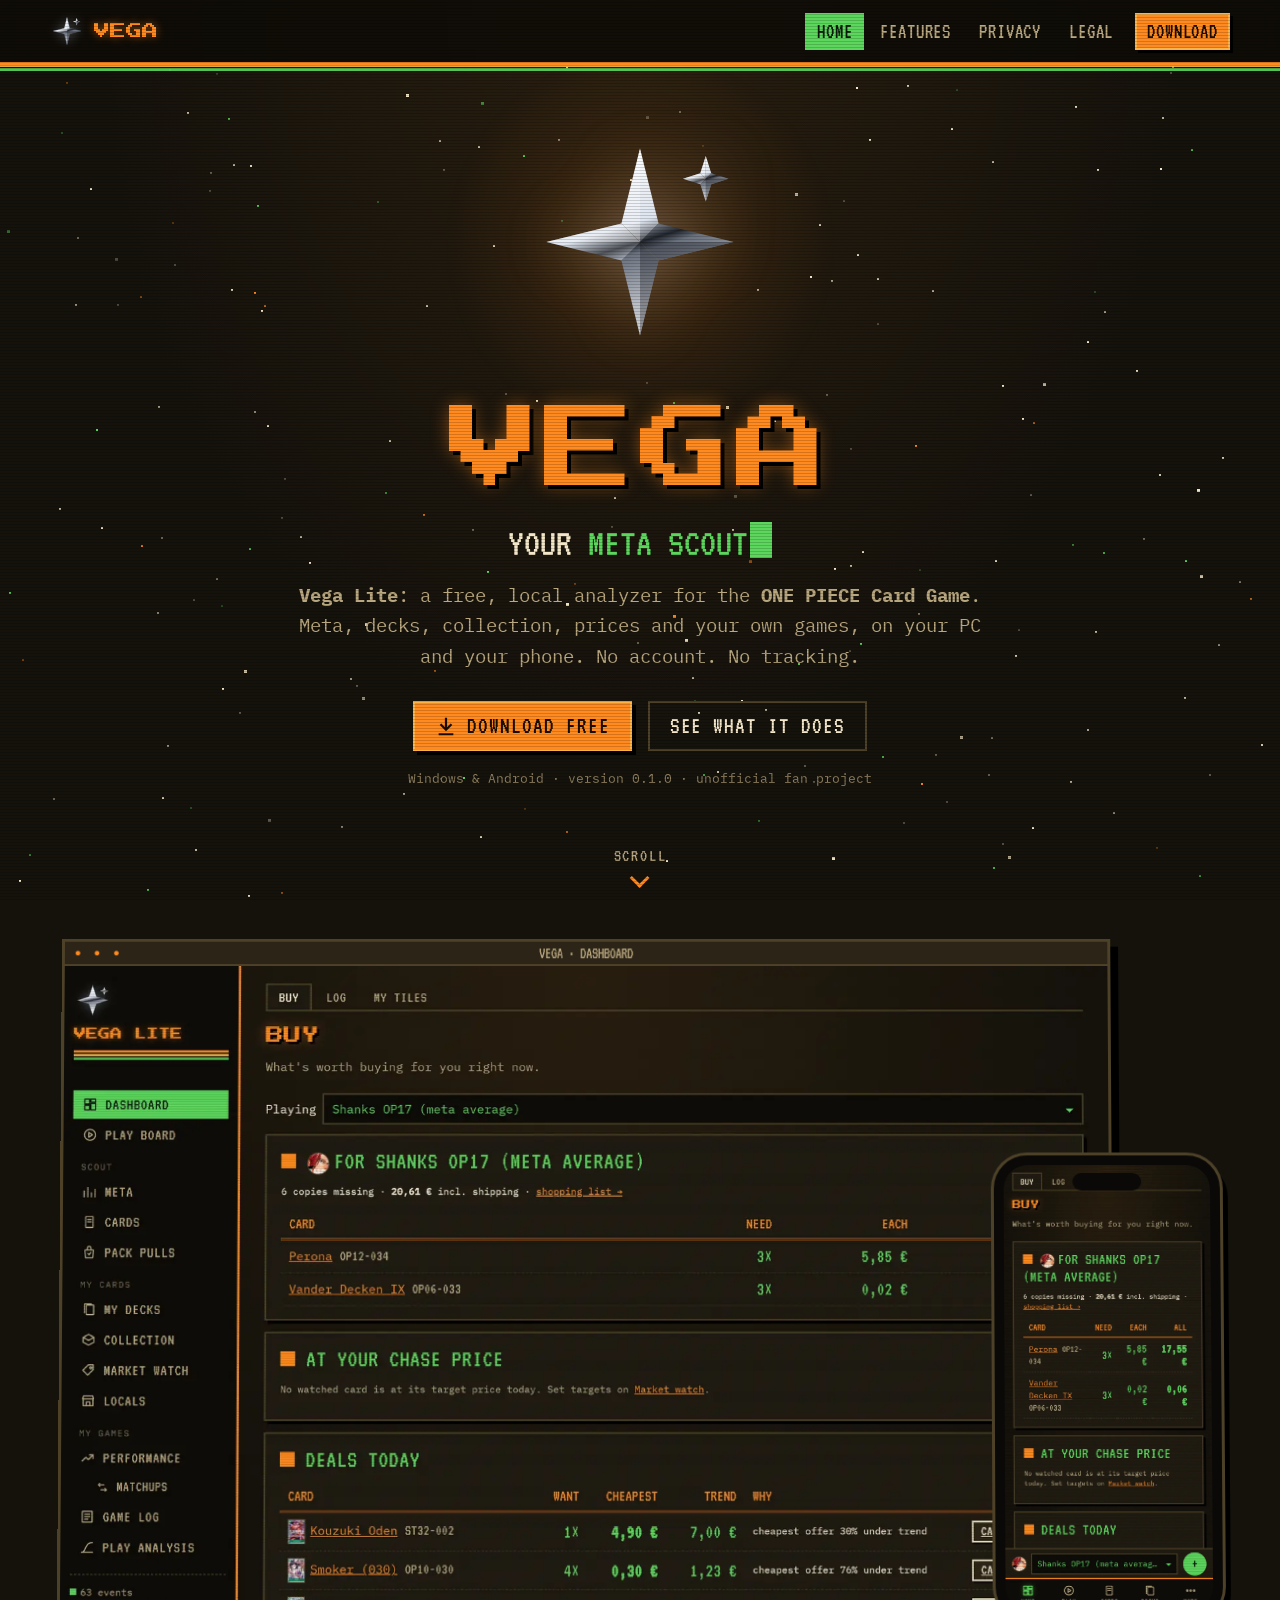
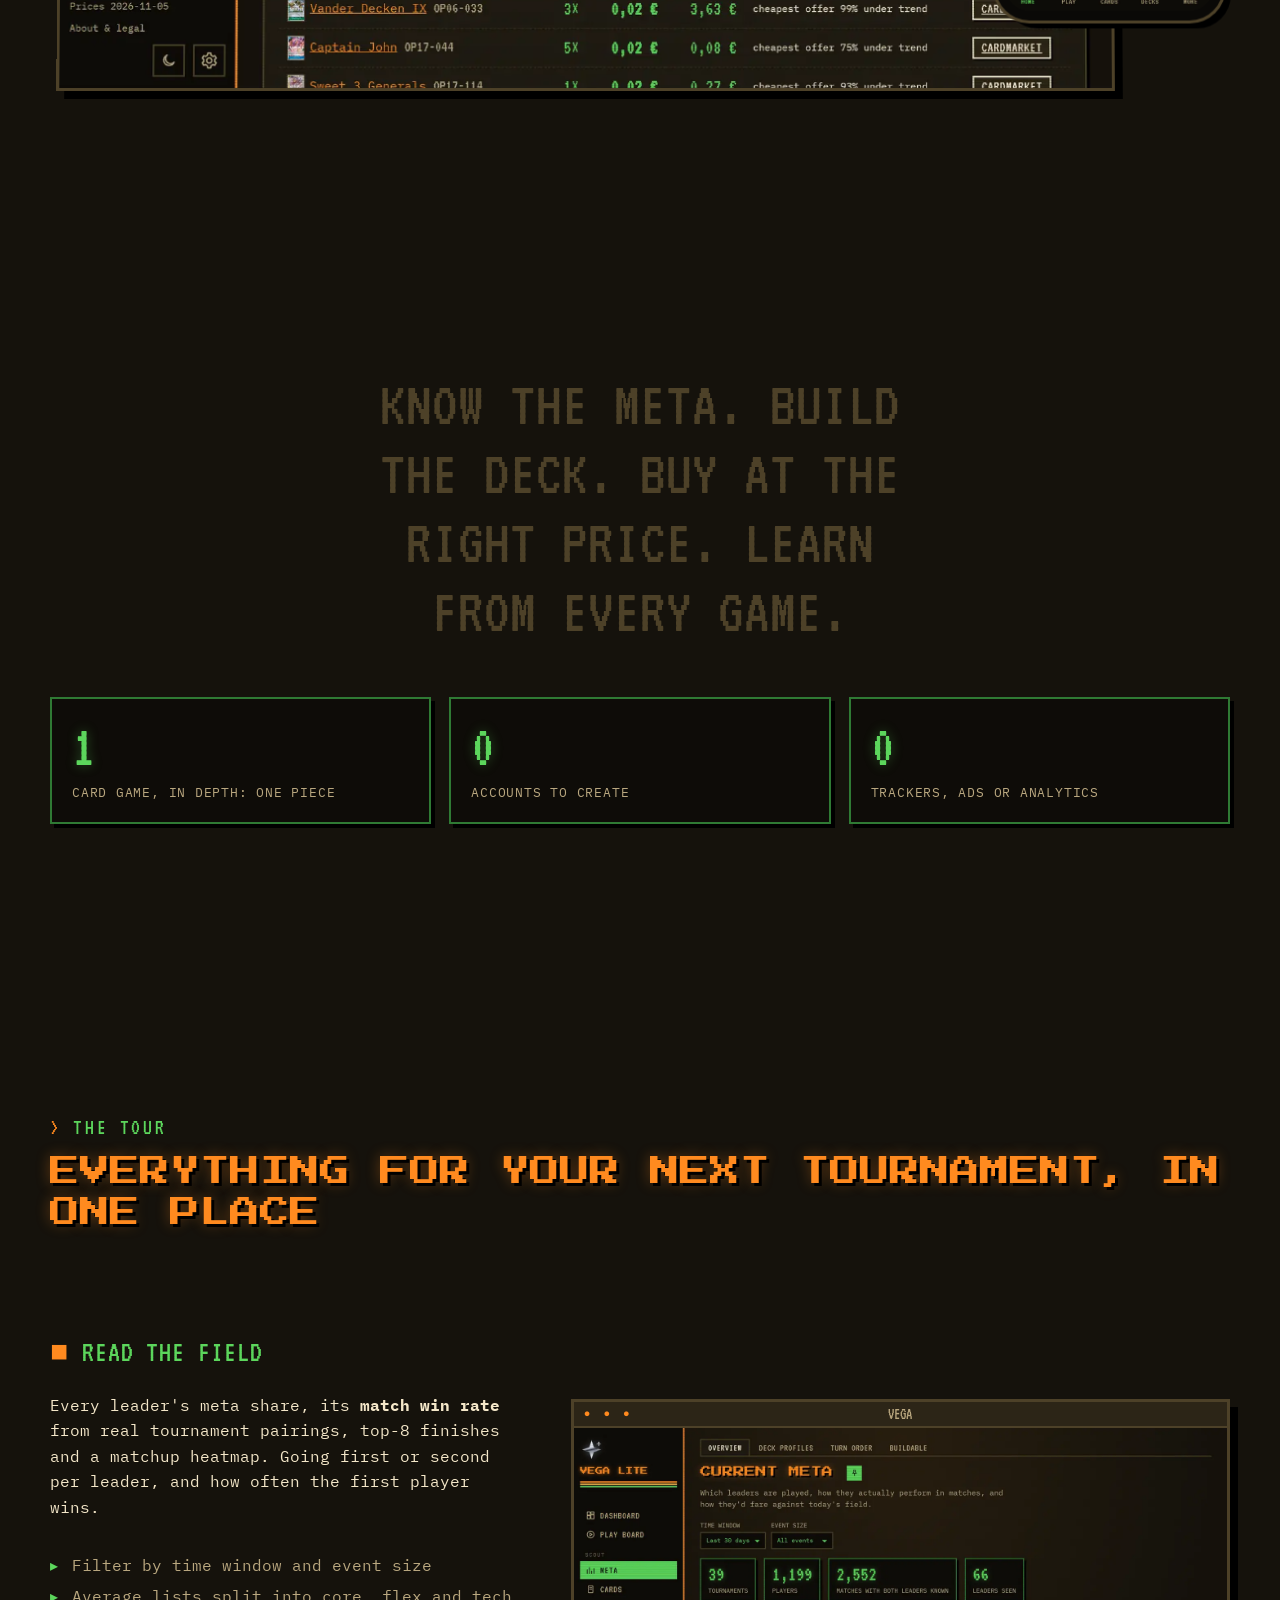
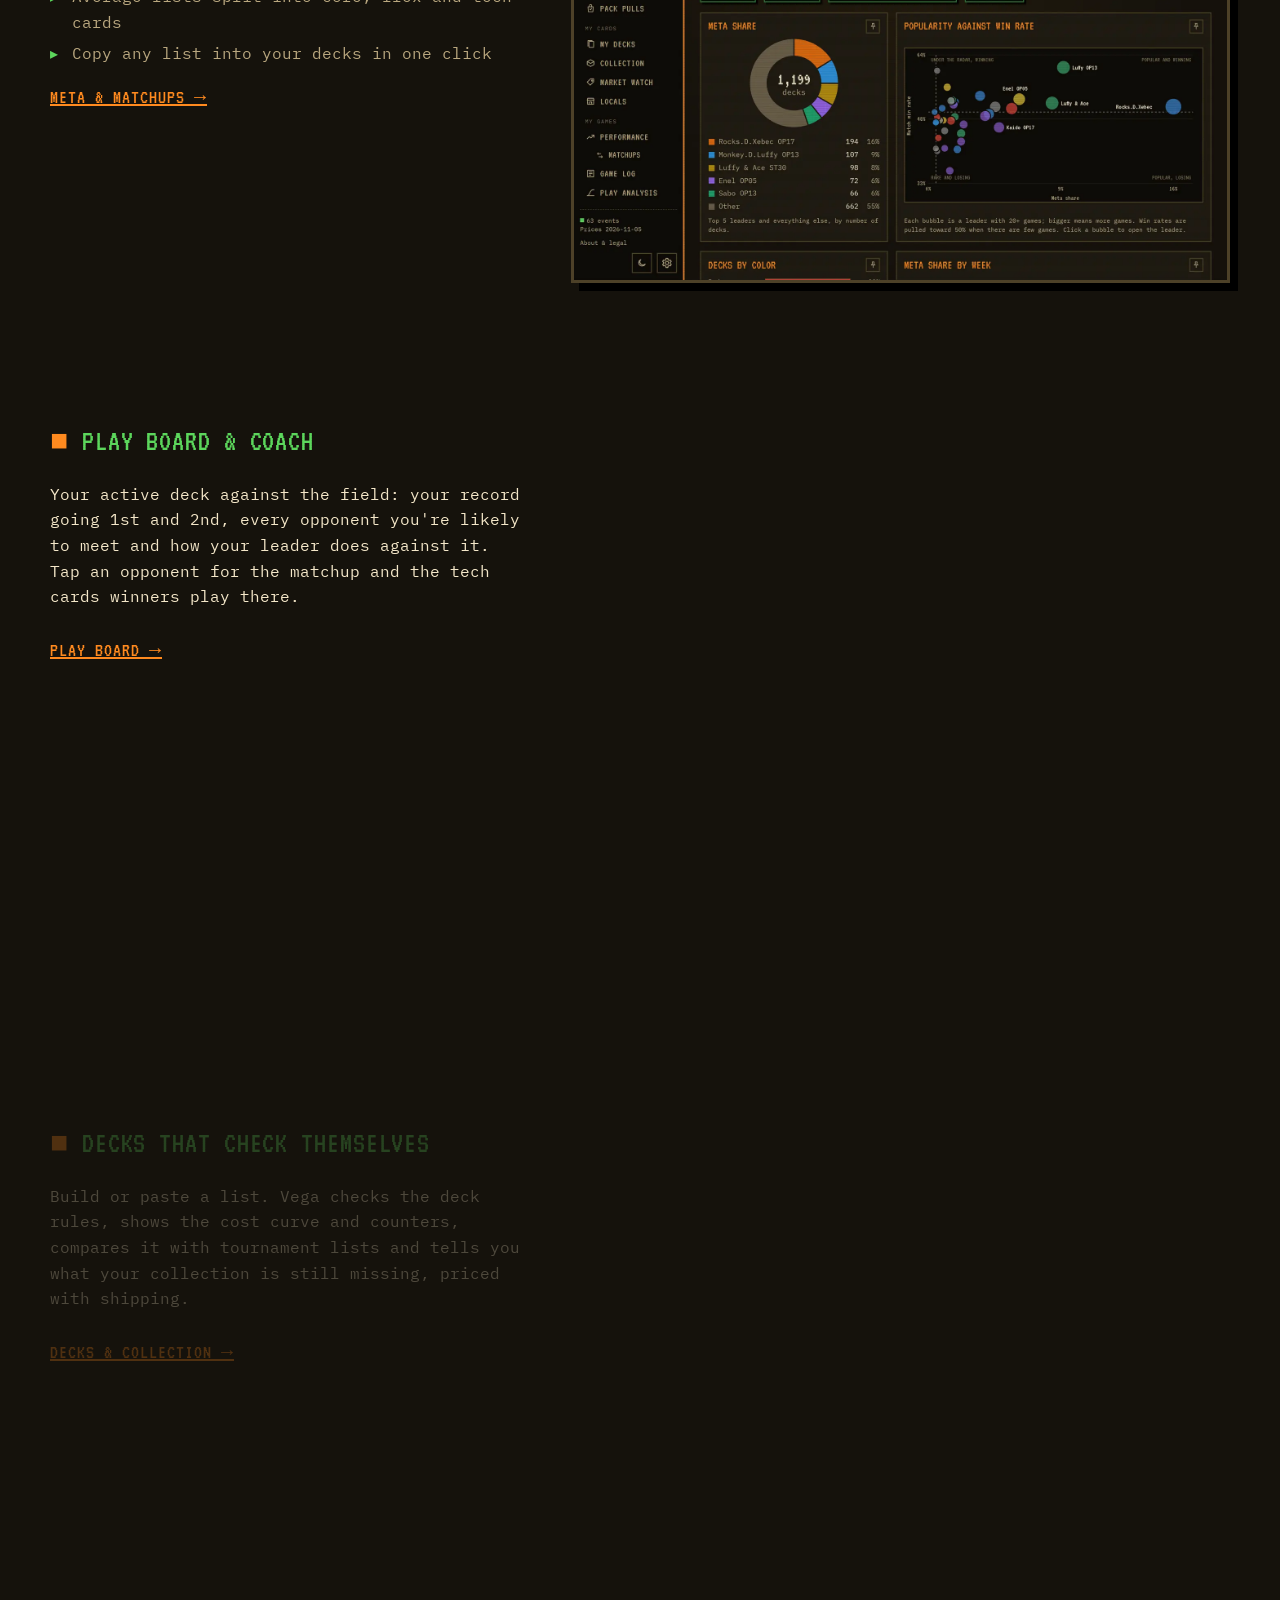
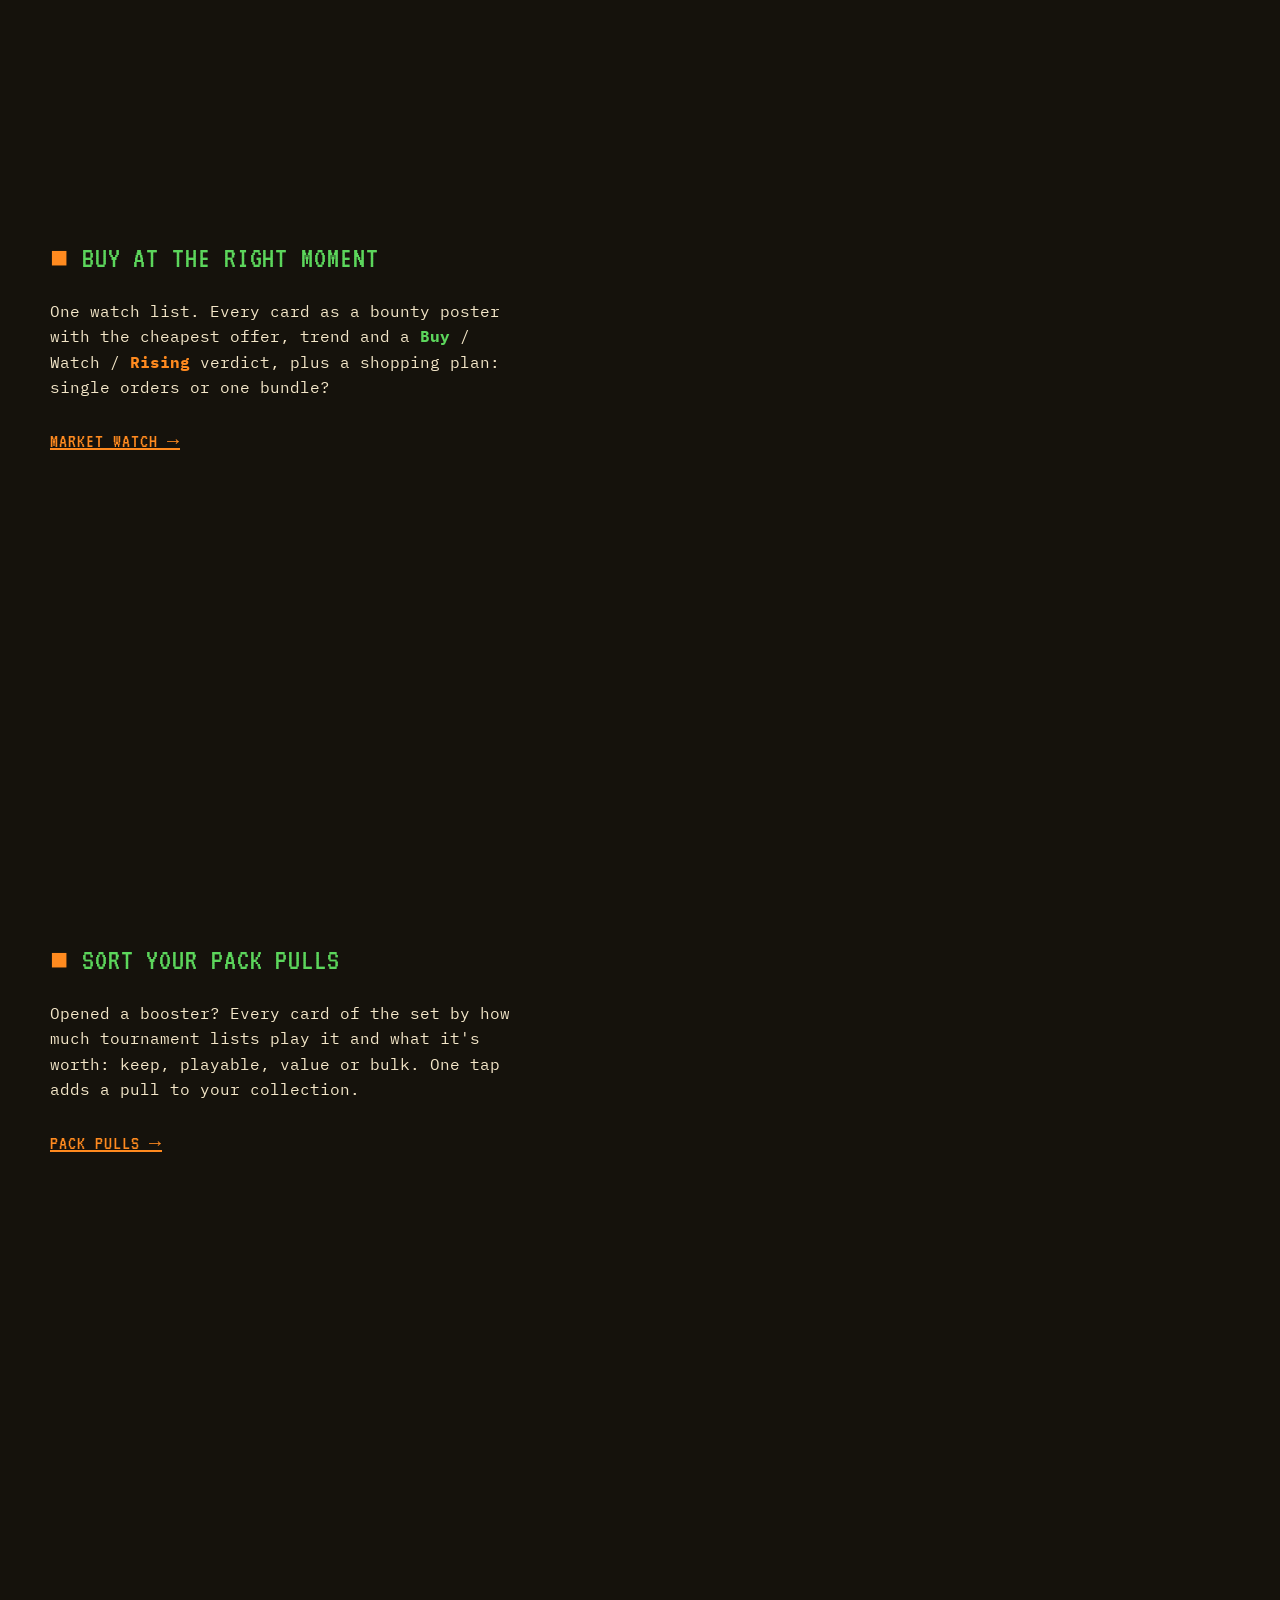
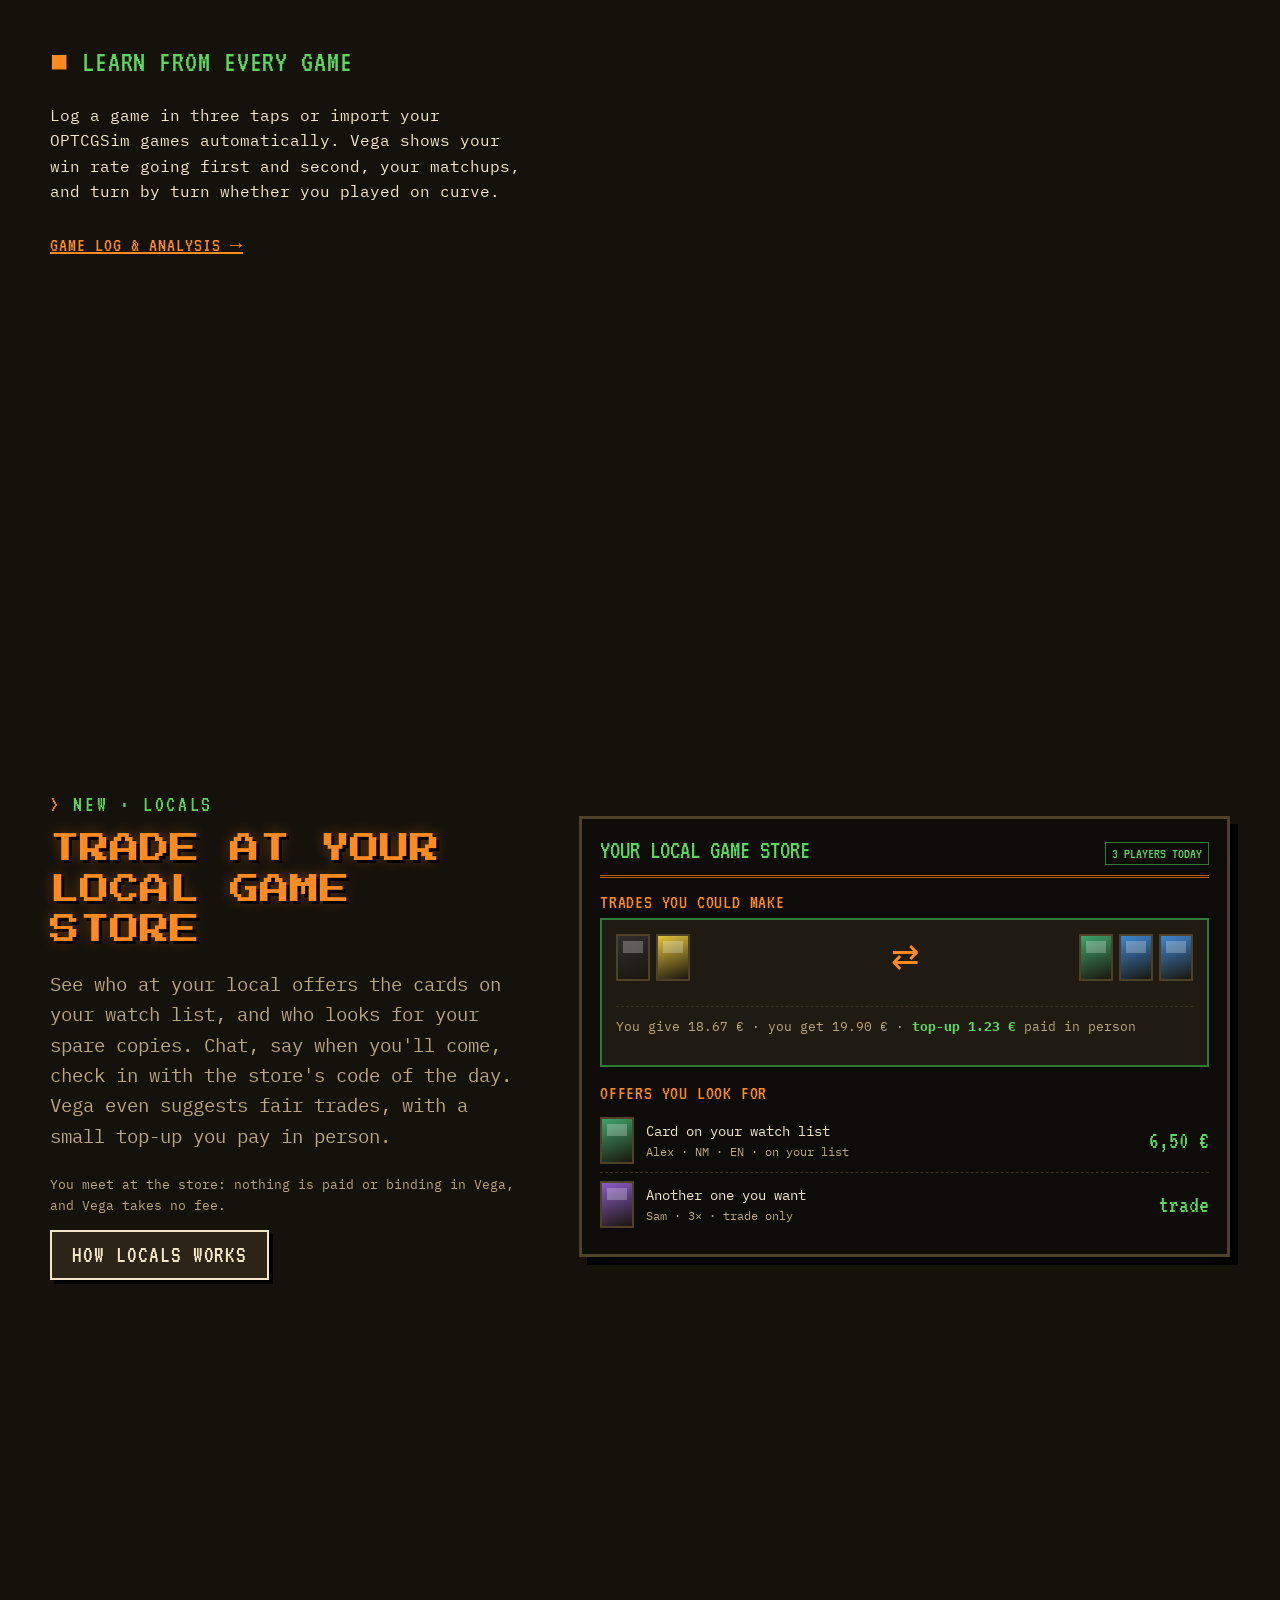
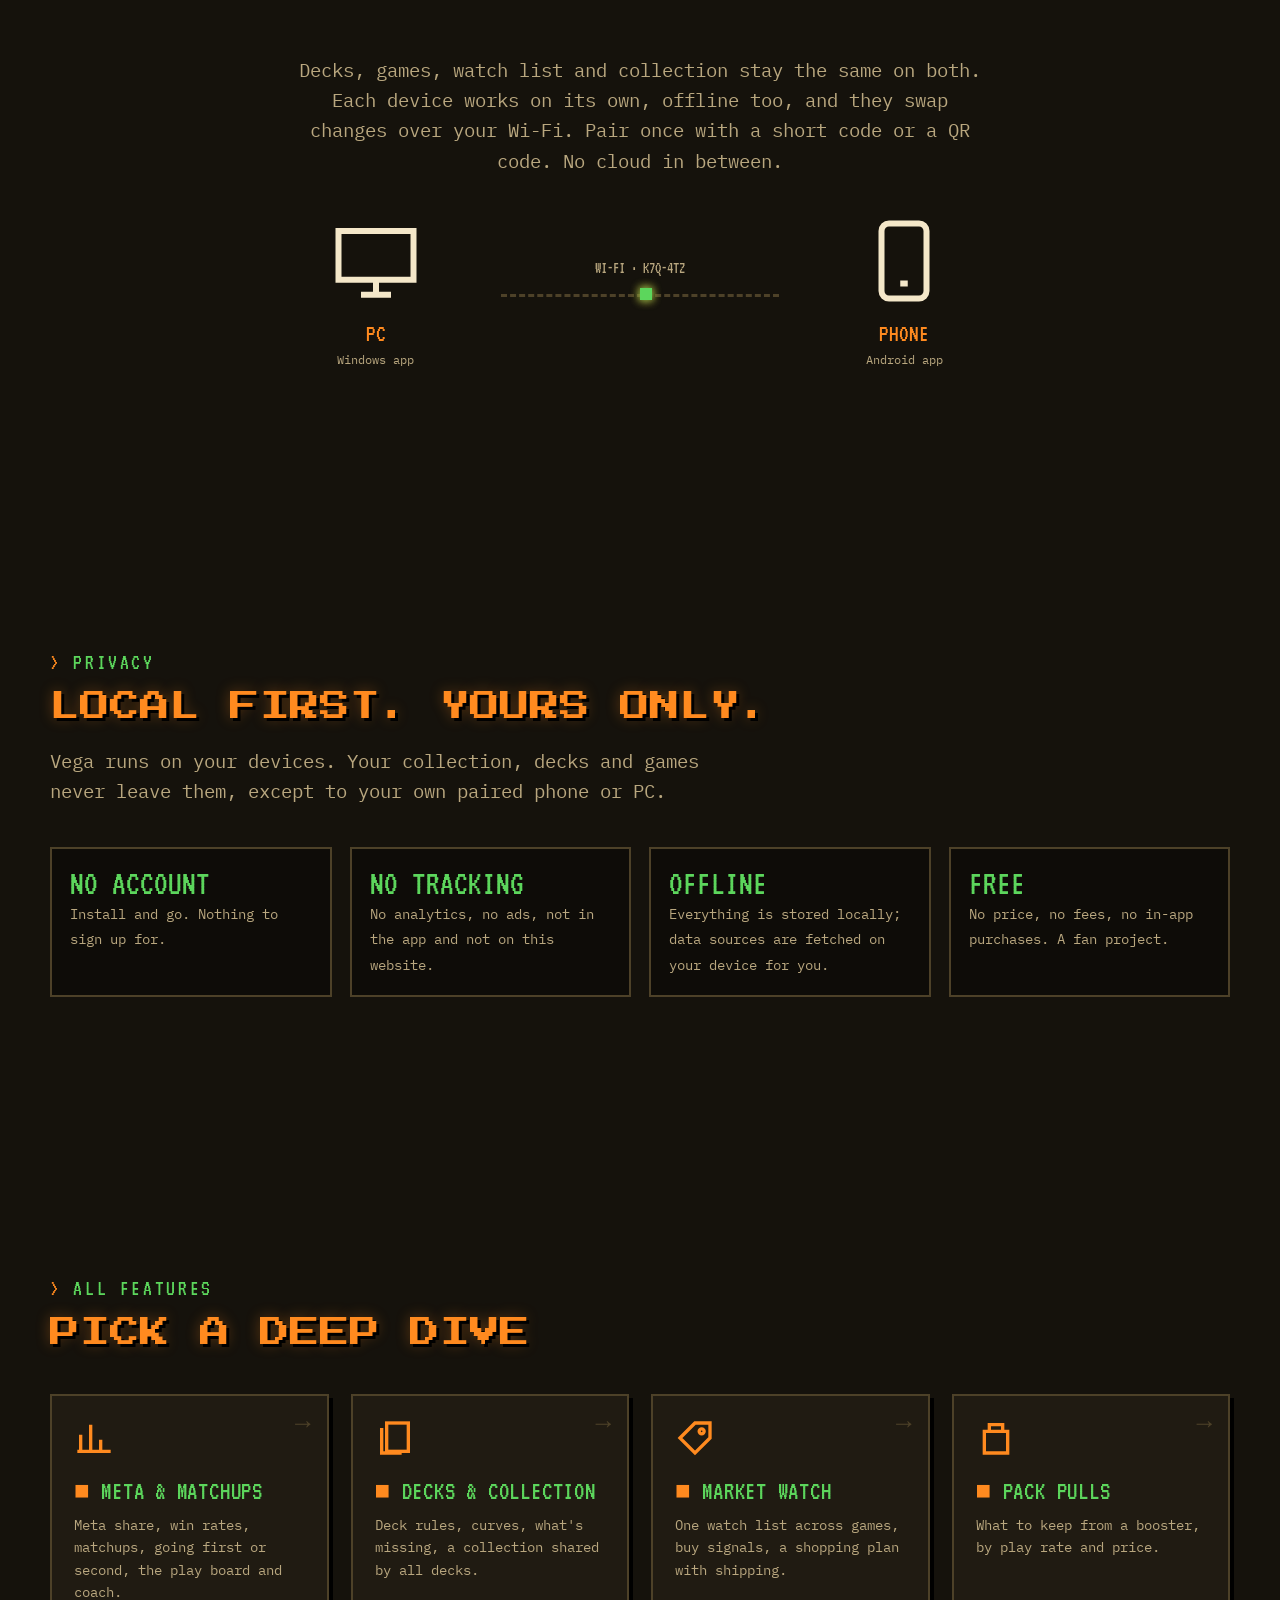
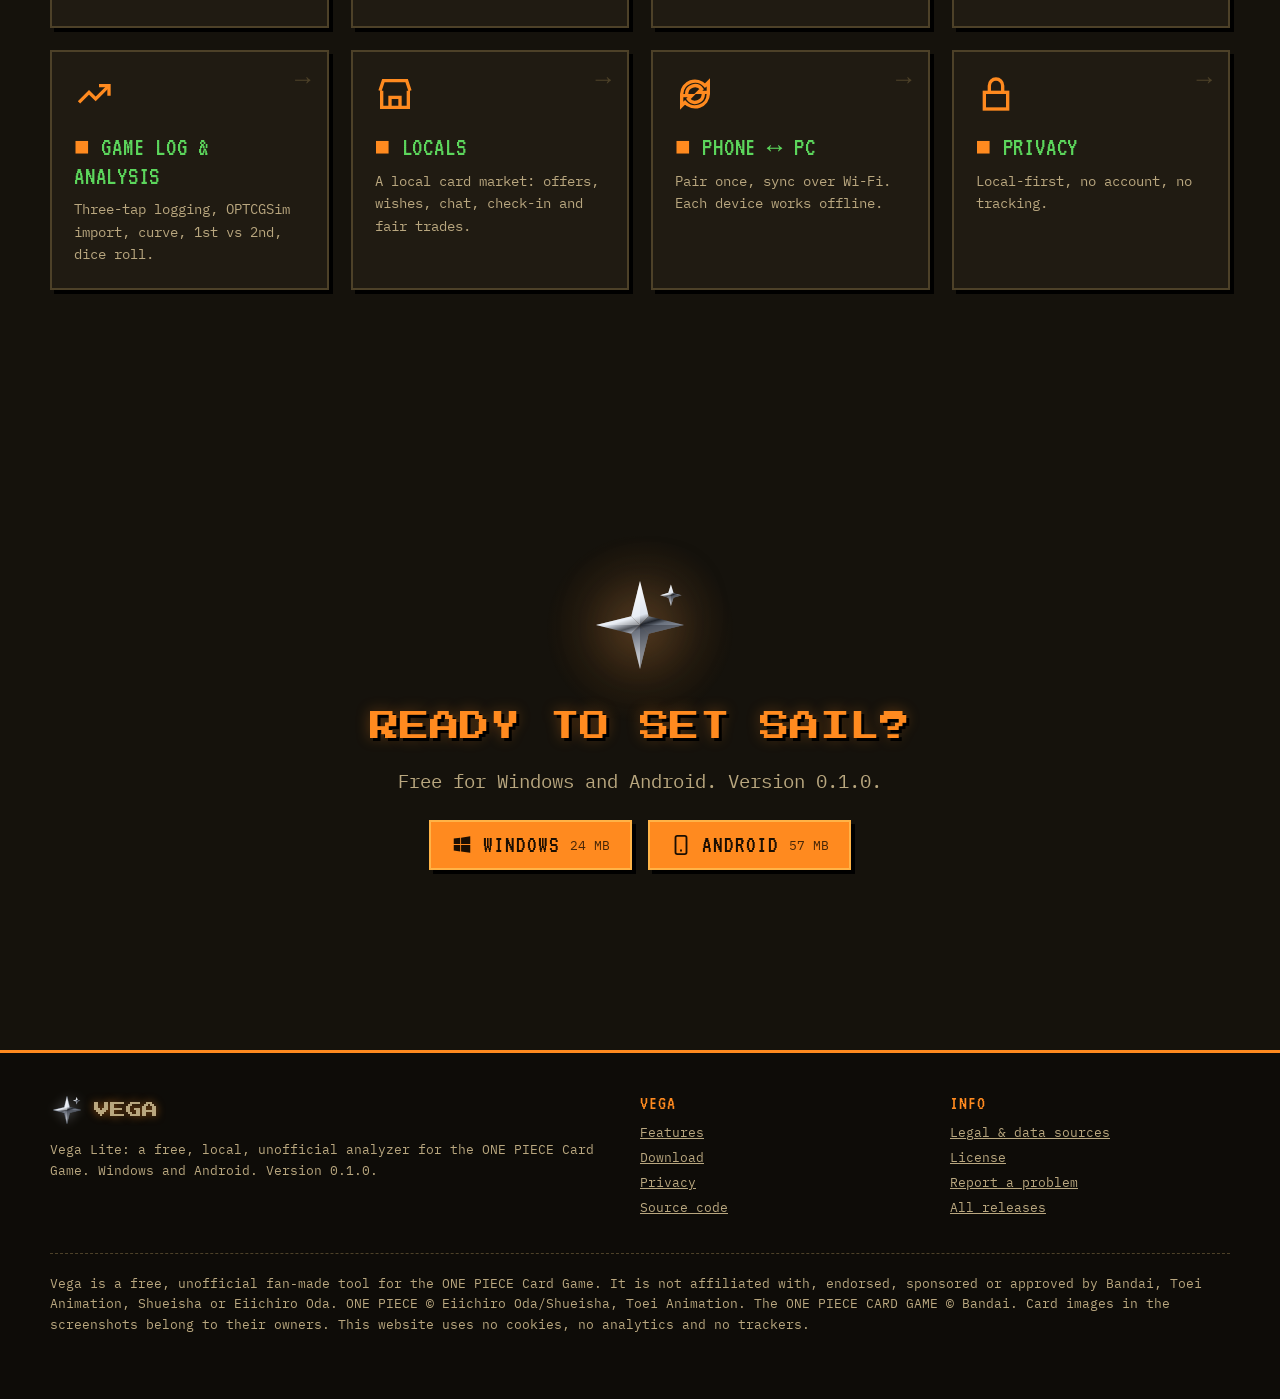
==== docs/index.html @ 105d2885 "Vega Lite: the website (docs/, for GitHub Pages), README, license and notice Co-Authored-By: Claude " ====
<!doctype html>
<html lang="en">
<head>
<meta charset="utf-8">
<meta name="viewport" content="width=device-width, initial-scale=1">
<title>Vega Lite · free analyzer for the ONE PIECE Card Game</title>
<meta name="description" content="Vega Lite is a free, local, unofficial analyzer for the ONE PIECE Card Game: meta, decks, collection, market prices, pack pulls, your games and local trades. Windows and Android, no account, no tracking.">
<meta name="theme-color" content="#15120C">
<meta name="referrer" content="no-referrer">
<meta property="og:title" content="Vega Lite · free analyzer for the ONE PIECE Card Game">
<meta property="og:description" content="Vega Lite is a free, local, unofficial analyzer for the ONE PIECE Card Game: meta, decks, collection, market prices, pack pulls, your games and local trades. Windows and Android, no account, no tracking.">
<meta property="og:image" content="assets/img/vega-512.png">
<link rel="icon" type="image/png" sizes="32x32" href="assets/img/vega-32.png">
<link rel="apple-touch-icon" href="assets/img/vega-192.png">
<link rel="stylesheet" href="assets/fonts/fonts.css">
<link rel="stylesheet" href="assets/style.css?v=6">
<script>document.documentElement.classList.add("js")</script>
</head>
<body>
<a class="skip" href="#main">Skip to content</a>
<header class="top">
  <div class="wrap">
    <a class="brand" href="index.html" aria-label="Vega home"><svg viewBox="0 0 32 32" aria-hidden="true" focusable="false"><defs><linearGradient id="chrome" gradientUnits="userSpaceOnUse" x1="12.1" y1="3" x2="19.9" y2="29"><stop offset="0" stop-color="#fff"/><stop offset=".4" stop-color="#d6deea"/><stop offset=".5" stop-color="#242830"/><stop offset=".55" stop-color="#808896"/><stop offset=".8" stop-color="#e2e6ee"/><stop offset="1" stop-color="#fff"/></linearGradient><linearGradient id="chromeSpark" gradientUnits="userSpaceOnUse" x1="24.09" y1="3.72" x2="26.19" y2="10.72"><stop offset="0" stop-color="#fff"/><stop offset=".4" stop-color="#d6deea"/><stop offset=".5" stop-color="#242830"/><stop offset=".55" stop-color="#808896"/><stop offset=".8" stop-color="#e2e6ee"/><stop offset="1" stop-color="#fff"/></linearGradient></defs><path d="M16 3 L18.57 13.43 L29 16 L18.57 18.57 L16 29 L13.43 18.57 L3 16 L13.43 13.43Z" fill="url(#chrome)" stroke="#5c687a" stroke-width=".4" stroke-linejoin="round"/><path d="M16 16 L16 3 L13.43 13.43Z M16 16 L3 16 L13.43 13.43Z" fill="#fff" fill-opacity="0.46"/><path d="M16 16 L16 3 L18.57 13.43Z M16 16 L3 16 L13.43 18.57Z" fill="#fff" fill-opacity="0.19"/><path d="M16 16 L29 16 L18.57 18.57Z M16 16 L16 29 L18.57 18.57Z" fill="#14161c" fill-opacity="0.46"/><path d="M16 16 L29 16 L18.57 13.43Z M16 16 L16 29 L13.43 18.57Z" fill="#14161c" fill-opacity="0.19"/><path d="M25.14 3.72 L25.98 6.37 L28.64 7.22 L25.98 8.06 L25.14 10.72 L24.29 8.06 L21.64 7.22 L24.29 6.37Z" fill="url(#chromeSpark)"/><path d="M25.14 7.22 L25.14 3.72 L24.29 6.37Z M25.14 7.22 L21.64 7.22 L24.29 6.37Z" fill="#fff" fill-opacity="0.46"/><path d="M25.14 7.22 L25.14 3.72 L25.98 6.37Z M25.14 7.22 L21.64 7.22 L24.29 8.06Z" fill="#fff" fill-opacity="0.19"/><path d="M25.14 7.22 L28.64 7.22 L25.98 8.06Z M25.14 7.22 L25.14 10.72 L25.98 8.06Z" fill="#14161c" fill-opacity="0.46"/><path d="M25.14 7.22 L28.64 7.22 L25.98 6.37Z M25.14 7.22 L25.14 10.72 L24.29 8.06Z" fill="#14161c" fill-opacity="0.19"/></svg><span>Vega</span></a>
    <button class="menu" type="button" aria-expanded="false" aria-controls="nav">Menu</button>
    <nav class="nav" id="nav" aria-label="Main"><a href="index.html" aria-current="page">Home</a><a href="features.html">Features</a><a href="features.html#privacy">Privacy</a><a href="legal.html">Legal</a><a class="cta" href="download.html">Download</a></nav>
  </div>
</header>
<main id="main">

<section class="hero" aria-labelledby="hero-title">
  <canvas id="sky" aria-hidden="true"></canvas>
  <div class="wrap">
    <div class="hero-star"><svg viewBox="-1.25 -1.25 2.5 2.5" aria-hidden="true" focusable="false"><defs><linearGradient id="heroChromeA" gradientUnits="userSpaceOnUse" x1="-0.3000" y1="-1.0000" x2="0.3000" y2="1.0000"><stop offset="0" stop-color="#fff"/><stop offset="0.4" stop-color="#d6deea"/><stop offset="0.5" stop-color="#242830"/><stop offset="0.55" stop-color="#808896"/><stop offset="0.8" stop-color="#e2e6ee"/><stop offset="1" stop-color="#fff"/></linearGradient><linearGradient id="heroChromeB" gradientUnits="userSpaceOnUse" x1="0.6297" y1="-0.9189" x2="0.7757" y2="-0.4324"><stop offset="0" stop-color="#fff"/><stop offset="0.4" stop-color="#d6deea"/><stop offset="0.5" stop-color="#242830"/><stop offset="0.55" stop-color="#808896"/><stop offset="0.8" stop-color="#e2e6ee"/><stop offset="1" stop-color="#fff"/></linearGradient></defs><path d="M0.0000 0.0000 L0.0000 -1.0000 L-0.1980 -0.1980Z" fill="url(#heroChromeA)"/><path d="M0.0000 0.0000 L0.0000 -1.0000 L-0.1980 -0.1980Z" fill="#fff" fill-opacity="0.462"/><path d="M0.0000 0.0000 L0.0000 -1.0000 L0.1980 -0.1980Z" fill="url(#heroChromeA)"/><path d="M0.0000 0.0000 L0.0000 -1.0000 L0.1980 -0.1980Z" fill="#fff" fill-opacity="0.191"/><path d="M0.0000 0.0000 L1.0000 0.0000 L0.1980 -0.1980Z" fill="url(#heroChromeA)"/><path d="M0.0000 0.0000 L1.0000 0.0000 L0.1980 -0.1980Z" fill="#14161c" fill-opacity="0.191"/><path d="M0.0000 0.0000 L1.0000 0.0000 L0.1980 0.1980Z" fill="url(#heroChromeA)"/><path d="M0.0000 0.0000 L1.0000 0.0000 L0.1980 0.1980Z" fill="#14161c" fill-opacity="0.462"/><path d="M0.0000 0.0000 L0.0000 1.0000 L0.1980 0.1980Z" fill="url(#heroChromeA)"/><path d="M0.0000 0.0000 L0.0000 1.0000 L0.1980 0.1980Z" fill="#14161c" fill-opacity="0.462"/><path d="M0.0000 0.0000 L0.0000 1.0000 L-0.1980 0.1980Z" fill="url(#heroChromeA)"/><path d="M0.0000 0.0000 L0.0000 1.0000 L-0.1980 0.1980Z" fill="#14161c" fill-opacity="0.191"/><path d="M0.0000 0.0000 L-1.0000 0.0000 L-0.1980 0.1980Z" fill="url(#heroChromeA)"/><path d="M0.0000 0.0000 L-1.0000 0.0000 L-0.1980 0.1980Z" fill="#fff" fill-opacity="0.191"/><path d="M0.0000 0.0000 L-1.0000 0.0000 L-0.1980 -0.1980Z" fill="url(#heroChromeA)"/><path d="M0.0000 0.0000 L-1.0000 0.0000 L-0.1980 -0.1980Z" fill="#fff" fill-opacity="0.462"/><path d="M0.7027 -0.6757 L0.7027 -0.9189 L0.6442 -0.7342Z" fill="url(#heroChromeB)"/><path d="M0.7027 -0.6757 L0.7027 -0.9189 L0.6442 -0.7342Z" fill="#fff" fill-opacity="0.462"/><path d="M0.7027 -0.6757 L0.7027 -0.9189 L0.7612 -0.7342Z" fill="url(#heroChromeB)"/><path d="M0.7027 -0.6757 L0.7027 -0.9189 L0.7612 -0.7342Z" fill="#fff" fill-opacity="0.191"/><path d="M0.7027 -0.6757 L0.9459 -0.6757 L0.7612 -0.7342Z" fill="url(#heroChromeB)"/><path d="M0.7027 -0.6757 L0.9459 -0.6757 L0.7612 -0.7342Z" fill="#14161c" fill-opacity="0.191"/><path d="M0.7027 -0.6757 L0.9459 -0.6757 L0.7612 -0.6172Z" fill="url(#heroChromeB)"/><path d="M0.7027 -0.6757 L0.9459 -0.6757 L0.7612 -0.6172Z" fill="#14161c" fill-opacity="0.462"/><path d="M0.7027 -0.6757 L0.7027 -0.4324 L0.7612 -0.6172Z" fill="url(#heroChromeB)"/><path d="M0.7027 -0.6757 L0.7027 -0.4324 L0.7612 -0.6172Z" fill="#14161c" fill-opacity="0.462"/><path d="M0.7027 -0.6757 L0.7027 -0.4324 L0.6442 -0.6172Z" fill="url(#heroChromeB)"/><path d="M0.7027 -0.6757 L0.7027 -0.4324 L0.6442 -0.6172Z" fill="#14161c" fill-opacity="0.191"/><path d="M0.7027 -0.6757 L0.4595 -0.6757 L0.6442 -0.6172Z" fill="url(#heroChromeB)"/><path d="M0.7027 -0.6757 L0.4595 -0.6757 L0.6442 -0.6172Z" fill="#fff" fill-opacity="0.191"/><path d="M0.7027 -0.6757 L0.4595 -0.6757 L0.6442 -0.7342Z" fill="url(#heroChromeB)"/><path d="M0.7027 -0.6757 L0.4595 -0.6757 L0.6442 -0.7342Z" fill="#fff" fill-opacity="0.462"/></svg></div>
    <h1 id="hero-title" aria-label="Vega"><span>V</span><span>E</span><span>G</span><span>A</span></h1>
    <p class="tagline">Your <span class="typed" data-words="meta scout|deck doctor|market watch|game log|pack sorter|trade post">meta scout</span><span class="cursor" aria-hidden="true"></span></p>
    <p class="lede"><b>Vega Lite</b>: a free, local analyzer for the <b>ONE PIECE Card Game</b>. Meta, decks, collection, prices
      and your own games, on your PC and your phone. No account. No tracking.</p>
    <div class="btns">
      <a class="btn primary" href="download.html" data-dl-auto><svg viewBox="0 0 24 24" fill="none" stroke="currentColor" stroke-width="2.4" aria-hidden="true"><path d="M12 3v12M6 10l6 6 6-6M4 21h16"/></svg><span data-dl-auto-label>Download free</span></a>
      <a class="btn ghost" href="#tour">See what it does</a>
    </div>
    <p class="fine">Windows &amp; Android · version <span data-version>0.1.0</span> · unofficial fan project</p>
  </div>
  <div class="scrollhint" aria-hidden="true">Scroll<i></i></div>
</section>

<section class="band" style="padding-top:20px" aria-label="Vega on PC and phone">
  <div class="wrap">
    <div class="duo zoom">
      <div class="device laptop"><span class="title">Vega · Dashboard</span>
        <div class="screen"><img src="assets/shots/d-home.webp" width="1600" height="1108" alt="Vega's dashboard on Windows: what your deck still needs, cards at your target price and today's deals"></div>
      </div>
      <div class="device phone para" data-speed="0.18">
        <div class="screen"><img src="assets/shots/p-home.webp" width="780" height="1688" alt="The same dashboard in the Android app"></div>
      </div>
    </div>
  </div>
</section>

<section class="band" aria-label="What Vega is for">
  <div class="wrap">
    <p class="statement">Know the <span class="or">meta.</span> Build the <span class="or">deck.</span> Buy at the <span class="hl">right price.</span> Learn from <span class="hl">every game.</span></p>
    <div class="counters">
      <div class="stat rv"><b data-count="1">1</b><span>card game, in depth: ONE PIECE</span></div>
      <div class="stat rv d1"><b data-count="0">0</b><span>accounts to create</span></div>
      <div class="stat rv d2"><b data-count="0">0</b><span>trackers, ads or analytics</span></div>
    </div>
  </div>
</section>

<hr class="rule grow">

<section class="band tour" id="tour" aria-labelledby="tour-title">
  <div class="wrap">
    <p class="kicker rv">The tour</p>
    <h2 id="tour-title" class="rv">Everything for your next tournament, in one place</h2>
    <div class="tour-grid">
      <div class="tour-steps">
        <article class="step" data-shot="meta">
          <h3>Read the field</h3>
          <p>Every leader's meta share, its <b>match win rate</b> from real tournament pairings, top-8 finishes and a matchup heatmap.
            Going first or second per leader, and how often the first player wins.</p>
          <ul><li>Filter by time window and event size</li><li>Average lists split into core, flex and tech cards</li><li>Copy any list into your decks in one click</li></ul>
          <a class="more" href="features.html#meta">Meta &amp; matchups →</a>
          <div class="tour-mobileshot device laptop"><div class="screen"><img loading="lazy" src="assets/shots/d-meta.webp" width="1600" height="1108" alt="The Meta page: meta share donut, popularity against win rate"></div></div>
        </article>
        <article class="step" data-shot="play">
          <h3>Play board &amp; coach</h3>
          <p>Your active deck against the field: your record going 1st and 2nd, every opponent you're likely to meet and how your
            leader does against it. Tap an opponent for the matchup and the tech cards winners play there.</p>
          <a class="more" href="features.html#meta">Play board →</a>
          <div class="tour-mobileshot device laptop"><div class="screen"><img loading="lazy" src="assets/shots/d-play.webp" width="1600" height="1108" alt="The Play board with your games, other players' stats and likely opponents"></div></div>
        </article>
        <article class="step" data-shot="deck">
          <h3>Decks that check themselves</h3>
          <p>Build or paste a list. Vega checks the deck rules, shows the cost curve and counters, compares it with tournament lists
            and tells you what your collection is still missing, priced with shipping.</p>
          <a class="more" href="features.html#decks">Decks &amp; collection →</a>
          <div class="tour-mobileshot device laptop"><div class="screen"><img loading="lazy" src="assets/shots/d-deck.webp" width="1600" height="1108" alt="A deck in Vega with counters, curve and the cost to complete it"></div></div>
        </article>
        <article class="step" data-shot="market">
          <h3>Buy at the right moment</h3>
          <p>One watch list. Every card as a bounty poster with the cheapest offer, trend and a <b class="hl">Buy</b> /
            Watch / <b class="or">Rising</b> verdict, plus a shopping plan: single orders or one bundle?</p>
          <a class="more" href="features.html#market">Market watch →</a>
          <div class="tour-mobileshot device laptop"><div class="screen"><img loading="lazy" src="assets/shots/d-market.webp" width="1600" height="1108" alt="Market watch with the shopping plan"></div></div>
        </article>
        <article class="step" data-shot="pulls">
          <h3>Sort your pack pulls</h3>
          <p>Opened a booster? Every card of the set by how much tournament lists play it and what it's worth: keep, playable,
            value or bulk. One tap adds a pull to your collection.</p>
          <a class="more" href="features.html#pulls">Pack pulls →</a>
          <div class="tour-mobileshot device laptop"><div class="screen"><img loading="lazy" src="assets/shots/d-pulls.webp" width="1600" height="1108" alt="Pack pulls: the cards of a set with keep, playable, value and bulk"></div></div>
        </article>
        <article class="step" data-shot="curve">
          <h3>Learn from every game</h3>
          <p>Log a game in three taps or import your OPTCGSim games automatically. Vega shows your win rate going first and second,
            your matchups, and turn by turn whether you played on curve.</p>
          <a class="more" href="features.html#games">Game log &amp; analysis →</a>
          <div class="tour-mobileshot device laptop"><div class="screen"><img loading="lazy" src="assets/shots/d-curve.webp" width="1600" height="1108" alt="Play analysis: DON!! spent per turn against the curve"></div></div>
        </article>
      </div>
      <div class="tour-stage" aria-hidden="true">
        <div class="device laptop"><span class="title">Vega</span>
          <div class="screen">
            <img class="layer" data-shot="meta" src="assets/shots/d-meta.webp" alt="" width="1600" height="1108">
            <img class="layer" data-shot="play" src="assets/shots/d-play.webp" alt="" width="1600" height="1108">
            <img class="layer" data-shot="deck" src="assets/shots/d-deck.webp" alt="" width="1600" height="1108">
            <img class="layer" data-shot="market" src="assets/shots/d-market.webp" alt="" width="1600" height="1108">
            <img class="layer" data-shot="pulls" src="assets/shots/d-pulls.webp" alt="" width="1600" height="1108">
            <img class="layer" data-shot="curve" src="assets/shots/d-curve.webp" alt="" width="1600" height="1108">
          </div>
        </div>
      </div>
    </div>
  </div>
</section>

<hr class="rule grow">

<section class="band" aria-labelledby="locals-title">
  <div class="wrap feature-grid">
    <div class="feature-text">
      <p class="kicker rv">New · Locals</p>
      <h2 id="locals-title" class="rv">Trade at your local game store</h2>
      <p class="lede rv">See who at your local offers the cards on your watch list, and who looks for your spare copies. Chat, say
        when you'll come, check in with the store's code of the day. Vega even suggests fair trades, with a small top-up you pay
        in person.</p>
      <p class="muted rv small">You meet at the store: nothing is paid or binding in Vega, and Vega takes no fee.</p>
      <a class="btn rv" href="features.html#locals">How Locals works</a>
    </div>
    <div class="mock rv pop" aria-label="Illustration of a trade suggestion in Locals (not real data)">
      <div class="mock-head"><b>Your local game store</b><span class="tag g">3 players today</span></div>
      <h4>Trades you could make</h4>
      <div class="trade">
        <div class="side"><span class="mock-card" style="--c1:#2F2F2F"></span><span class="mock-card" style="--c1:#E2C33B"></span></div>
        <div class="arrow">⇄</div>
        <div class="side" style="justify-content:flex-end"><span class="mock-card" style="--c1:#3FA36A"></span><span class="mock-card" style="--c1:#3E86D1"></span><span class="mock-card" style="--c1:#3E86D1"></span></div>
        <p class="sum">You give 18.67 € · you get 19.90 € · <b>top-up 1.23 €</b> paid in person</p>
      </div>
      <h4>Offers you look for</h4>
      <div class="mock-row"><span class="mock-card" style="--c1:#3FA36A"></span><div>Card on your watch list<div class="who">Alex · NM · EN · on your list</div></div><div class="price">6,50 €</div></div>
      <div class="mock-row"><span class="mock-card" style="--c1:#8B5BC7"></span><div>Another one you want<div class="who">Sam · 3× · trade only</div></div><div class="price">trade</div></div>
    </div>
  </div>
</section>

<section class="band center" aria-labelledby="sync-title">
  <div class="wrap">
    <p class="kicker rv">Phone ↔ PC</p>
    <h2 id="sync-title" class="rv">Your PC and your phone, in sync</h2>
    <p class="lede rv">Decks, games, watch list and collection stay the same on both. Each device works on its own, offline too, and
      they swap changes over your Wi-Fi. Pair once with a short code or a QR code. No cloud in between.</p>
    <div class="sync rv">
      <div class="node"><svg viewBox="0 0 24 24" fill="none" stroke="currentColor" stroke-width="1.6" aria-hidden="true"><rect x="2" y="4" width="20" height="13"/><path d="M8 21h8M12 17v4"/></svg><b>PC</b><span>Windows app</span></div>
      <div class="wire" aria-hidden="true"><em>Wi-Fi · K7Q-4TZ</em><i></i><i></i></div>
      <div class="node"><svg viewBox="0 0 24 24" fill="none" stroke="currentColor" stroke-width="1.6" aria-hidden="true"><rect x="6" y="2" width="12" height="20" rx="2"/><path d="M11 18h2"/></svg><b>Phone</b><span>Android app</span></div>
    </div>
  </div>
</section>

<section class="band" aria-labelledby="priv-title">
  <div class="wrap">
    <p class="kicker rv">Privacy</p>
    <h2 id="priv-title" class="rv">Local first. Yours only.</h2>
    <p class="lede rv">Vega runs on your devices. Your collection, decks and games never leave them, except to your own paired phone or PC.</p>
    <div class="pgrid">
      <div class="pitem rv"><b>No account</b><span>Install and go. Nothing to sign up for.</span></div>
      <div class="pitem rv d1"><b>No tracking</b><span>No analytics, no ads, not in the app and not on this website.</span></div>
      <div class="pitem rv d2"><b>Offline</b><span>Everything is stored locally; data sources are fetched on your device for you.</span></div>
      <div class="pitem rv d3"><b>Free</b><span>No price, no fees, no in-app purchases. A fan project.</span></div>
    </div>
  </div>
</section>

<section class="band" aria-labelledby="all-title">
  <div class="wrap">
    <p class="kicker rv">All features</p>
    <h2 id="all-title" class="rv">Pick a deep dive</h2>
    <div class="cards">
      <a class="fcard rv" href="features.html#meta"><svg class="ico" viewBox="0 0 24 24" fill="none" stroke="currentColor" stroke-width="2" aria-hidden="true"><path d="M4 20V10M10 20V4M16 20v-7M22 20H2"/></svg><h3>Meta &amp; matchups</h3><p>Meta share, win rates, matchups, going first or second, the play board and coach.</p></a>
      <a class="fcard rv d1" href="features.html#decks"><svg class="ico" viewBox="0 0 24 24" fill="none" stroke="currentColor" stroke-width="2" aria-hidden="true"><rect x="7" y="3" width="13" height="17"/><path d="M4 6v15h12"/></svg><h3>Decks &amp; collection</h3><p>Deck rules, curves, what's missing, a collection shared by all decks.</p></a>
      <a class="fcard rv d2" href="features.html#market"><svg class="ico" viewBox="0 0 24 24" fill="none" stroke="currentColor" stroke-width="2" aria-hidden="true"><path d="M3 12l9-9h9v9l-9 9z"/><circle cx="16" cy="8" r="1.5"/></svg><h3>Market watch</h3><p>One watch list across games, buy signals, a shopping plan with shipping.</p></a>
      <a class="fcard rv" href="features.html#pulls"><svg class="ico" viewBox="0 0 24 24" fill="none" stroke="currentColor" stroke-width="2" aria-hidden="true"><path d="M5 8h14v13H5zM8 8V4h8v4"/></svg><h3>Pack pulls</h3><p>What to keep from a booster, by play rate and price.</p></a>
      <a class="fcard rv d1" href="features.html#games"><svg class="ico" viewBox="0 0 24 24" fill="none" stroke="currentColor" stroke-width="2" aria-hidden="true"><path d="M3 17l6-6 4 4 8-8"/><path d="M15 7h6v6"/></svg><h3>Game log &amp; analysis</h3><p>Three-tap logging, OPTCGSim import, curve, 1st vs 2nd, dice roll.</p></a>
      <a class="fcard rv d2" href="features.html#locals"><svg class="ico" viewBox="0 0 24 24" fill="none" stroke="currentColor" stroke-width="2" aria-hidden="true"><path d="M3 10l2-6h14l2 6M4 10v10h16V10M9 20v-6h6v6"/></svg><h3>Locals</h3><p>A local card market: offers, wishes, chat, check-in and fair trades.</p></a>
      <a class="fcard rv d1" href="features.html#sync"><svg class="ico" viewBox="0 0 24 24" fill="none" stroke="currentColor" stroke-width="2" aria-hidden="true"><path d="M4 12a8 8 0 0114-5l2-2v6h-6l2-2a5 5 0 00-9 3M20 12a8 8 0 01-14 5l-2 2v-6h6l-2 2a5 5 0 009-3"/></svg><h3>Phone ↔ PC</h3><p>Pair once, sync over Wi-Fi. Each device works offline.</p></a>
      <a class="fcard rv d2" href="features.html#privacy"><svg class="ico" viewBox="0 0 24 24" fill="none" stroke="currentColor" stroke-width="2" aria-hidden="true"><rect x="5" y="11" width="14" height="10"/><path d="M8 11V7a4 4 0 018 0v4"/></svg><h3>Privacy</h3><p>Local-first, no account, no tracking.</p></a>
    </div>
  </div>
</section>

<section class="band center" aria-labelledby="dl-title">
  <div class="wrap">
    <div class="hero-star rv pop" style="width:110px;margin-bottom:20px;transform:none;opacity:1"><svg viewBox="-1.25 -1.25 2.5 2.5" aria-hidden="true" focusable="false"><defs><linearGradient id="heroChromeA" gradientUnits="userSpaceOnUse" x1="-0.3000" y1="-1.0000" x2="0.3000" y2="1.0000"><stop offset="0" stop-color="#fff"/><stop offset="0.4" stop-color="#d6deea"/><stop offset="0.5" stop-color="#242830"/><stop offset="0.55" stop-color="#808896"/><stop offset="0.8" stop-color="#e2e6ee"/><stop offset="1" stop-color="#fff"/></linearGradient><linearGradient id="heroChromeB" gradientUnits="userSpaceOnUse" x1="0.6297" y1="-0.9189" x2="0.7757" y2="-0.4324"><stop offset="0" stop-color="#fff"/><stop offset="0.4" stop-color="#d6deea"/><stop offset="0.5" stop-color="#242830"/><stop offset="0.55" stop-color="#808896"/><stop offset="0.8" stop-color="#e2e6ee"/><stop offset="1" stop-color="#fff"/></linearGradient></defs><path d="M0.0000 0.0000 L0.0000 -1.0000 L-0.1980 -0.1980Z" fill="url(#heroChromeA)"/><path d="M0.0000 0.0000 L0.0000 -1.0000 L-0.1980 -0.1980Z" fill="#fff" fill-opacity="0.462"/><path d="M0.0000 0.0000 L0.0000 -1.0000 L0.1980 -0.1980Z" fill="url(#heroChromeA)"/><path d="M0.0000 0.0000 L0.0000 -1.0000 L0.1980 -0.1980Z" fill="#fff" fill-opacity="0.191"/><path d="M0.0000 0.0000 L1.0000 0.0000 L0.1980 -0.1980Z" fill="url(#heroChromeA)"/><path d="M0.0000 0.0000 L1.0000 0.0000 L0.1980 -0.1980Z" fill="#14161c" fill-opacity="0.191"/><path d="M0.0000 0.0000 L1.0000 0.0000 L0.1980 0.1980Z" fill="url(#heroChromeA)"/><path d="M0.0000 0.0000 L1.0000 0.0000 L0.1980 0.1980Z" fill="#14161c" fill-opacity="0.462"/><path d="M0.0000 0.0000 L0.0000 1.0000 L0.1980 0.1980Z" fill="url(#heroChromeA)"/><path d="M0.0000 0.0000 L0.0000 1.0000 L0.1980 0.1980Z" fill="#14161c" fill-opacity="0.462"/><path d="M0.0000 0.0000 L0.0000 1.0000 L-0.1980 0.1980Z" fill="url(#heroChromeA)"/><path d="M0.0000 0.0000 L0.0000 1.0000 L-0.1980 0.1980Z" fill="#14161c" fill-opacity="0.191"/><path d="M0.0000 0.0000 L-1.0000 0.0000 L-0.1980 0.1980Z" fill="url(#heroChromeA)"/><path d="M0.0000 0.0000 L-1.0000 0.0000 L-0.1980 0.1980Z" fill="#fff" fill-opacity="0.191"/><path d="M0.0000 0.0000 L-1.0000 0.0000 L-0.1980 -0.1980Z" fill="url(#heroChromeA)"/><path d="M0.0000 0.0000 L-1.0000 0.0000 L-0.1980 -0.1980Z" fill="#fff" fill-opacity="0.462"/><path d="M0.7027 -0.6757 L0.7027 -0.9189 L0.6442 -0.7342Z" fill="url(#heroChromeB)"/><path d="M0.7027 -0.6757 L0.7027 -0.9189 L0.6442 -0.7342Z" fill="#fff" fill-opacity="0.462"/><path d="M0.7027 -0.6757 L0.7027 -0.9189 L0.7612 -0.7342Z" fill="url(#heroChromeB)"/><path d="M0.7027 -0.6757 L0.7027 -0.9189 L0.7612 -0.7342Z" fill="#fff" fill-opacity="0.191"/><path d="M0.7027 -0.6757 L0.9459 -0.6757 L0.7612 -0.7342Z" fill="url(#heroChromeB)"/><path d="M0.7027 -0.6757 L0.9459 -0.6757 L0.7612 -0.7342Z" fill="#14161c" fill-opacity="0.191"/><path d="M0.7027 -0.6757 L0.9459 -0.6757 L0.7612 -0.6172Z" fill="url(#heroChromeB)"/><path d="M0.7027 -0.6757 L0.9459 -0.6757 L0.7612 -0.6172Z" fill="#14161c" fill-opacity="0.462"/><path d="M0.7027 -0.6757 L0.7027 -0.4324 L0.7612 -0.6172Z" fill="url(#heroChromeB)"/><path d="M0.7027 -0.6757 L0.7027 -0.4324 L0.7612 -0.6172Z" fill="#14161c" fill-opacity="0.462"/><path d="M0.7027 -0.6757 L0.7027 -0.4324 L0.6442 -0.6172Z" fill="url(#heroChromeB)"/><path d="M0.7027 -0.6757 L0.7027 -0.4324 L0.6442 -0.6172Z" fill="#14161c" fill-opacity="0.191"/><path d="M0.7027 -0.6757 L0.4595 -0.6757 L0.6442 -0.6172Z" fill="url(#heroChromeB)"/><path d="M0.7027 -0.6757 L0.4595 -0.6757 L0.6442 -0.6172Z" fill="#fff" fill-opacity="0.191"/><path d="M0.7027 -0.6757 L0.4595 -0.6757 L0.6442 -0.7342Z" fill="url(#heroChromeB)"/><path d="M0.7027 -0.6757 L0.4595 -0.6757 L0.6442 -0.7342Z" fill="#fff" fill-opacity="0.462"/></svg></div>
    <h2 id="dl-title" class="rv">Ready to set sail?</h2>
    <p class="lede rv">Free for Windows and Android. Version <span data-version>0.1.0</span>.</p>
    <div class="btns rv" style="justify-content:center">
      <a class="btn primary" href="download.html#windows"><svg viewBox="0 0 24 24" fill="currentColor" aria-hidden="true"><path d="M3 5l7-1v7H3zM11 4l10-1.5V11H11zM3 12h7v7l-7-1zM11 12h10v8.5L11 19z"/></svg>Windows <small data-dl-size="lite-windows">24 MB</small></a>
      <a class="btn primary" href="download.html#android"><svg viewBox="0 0 24 24" fill="none" stroke="currentColor" stroke-width="2" aria-hidden="true"><rect x="6" y="2" width="12" height="20" rx="2"/><path d="M11 18h2"/></svg>Android <small data-dl-size="lite-android">23 MB</small></a>
    </div>
  </div>
</section>

</main>
<footer class="foot">
  <div class="wrap">
    <div class="foot-grid">
      <div>
        <a class="brand" href="index.html" aria-label="Vega home"><svg viewBox="0 0 32 32" aria-hidden="true" focusable="false"><defs><linearGradient id="chrome" gradientUnits="userSpaceOnUse" x1="12.1" y1="3" x2="19.9" y2="29"><stop offset="0" stop-color="#fff"/><stop offset=".4" stop-color="#d6deea"/><stop offset=".5" stop-color="#242830"/><stop offset=".55" stop-color="#808896"/><stop offset=".8" stop-color="#e2e6ee"/><stop offset="1" stop-color="#fff"/></linearGradient><linearGradient id="chromeSpark" gradientUnits="userSpaceOnUse" x1="24.09" y1="3.72" x2="26.19" y2="10.72"><stop offset="0" stop-color="#fff"/><stop offset=".4" stop-color="#d6deea"/><stop offset=".5" stop-color="#242830"/><stop offset=".55" stop-color="#808896"/><stop offset=".8" stop-color="#e2e6ee"/><stop offset="1" stop-color="#fff"/></linearGradient></defs><path d="M16 3 L18.57 13.43 L29 16 L18.57 18.57 L16 29 L13.43 18.57 L3 16 L13.43 13.43Z" fill="url(#chrome)" stroke="#5c687a" stroke-width=".4" stroke-linejoin="round"/><path d="M16 16 L16 3 L13.43 13.43Z M16 16 L3 16 L13.43 13.43Z" fill="#fff" fill-opacity="0.46"/><path d="M16 16 L16 3 L18.57 13.43Z M16 16 L3 16 L13.43 18.57Z" fill="#fff" fill-opacity="0.19"/><path d="M16 16 L29 16 L18.57 18.57Z M16 16 L16 29 L18.57 18.57Z" fill="#14161c" fill-opacity="0.46"/><path d="M16 16 L29 16 L18.57 13.43Z M16 16 L16 29 L13.43 18.57Z" fill="#14161c" fill-opacity="0.19"/><path d="M25.14 3.72 L25.98 6.37 L28.64 7.22 L25.98 8.06 L25.14 10.72 L24.29 8.06 L21.64 7.22 L24.29 6.37Z" fill="url(#chromeSpark)"/><path d="M25.14 7.22 L25.14 3.72 L24.29 6.37Z M25.14 7.22 L21.64 7.22 L24.29 6.37Z" fill="#fff" fill-opacity="0.46"/><path d="M25.14 7.22 L25.14 3.72 L25.98 6.37Z M25.14 7.22 L21.64 7.22 L24.29 8.06Z" fill="#fff" fill-opacity="0.19"/><path d="M25.14 7.22 L28.64 7.22 L25.98 8.06Z M25.14 7.22 L25.14 10.72 L25.98 8.06Z" fill="#14161c" fill-opacity="0.46"/><path d="M25.14 7.22 L28.64 7.22 L25.98 6.37Z M25.14 7.22 L25.14 10.72 L24.29 8.06Z" fill="#14161c" fill-opacity="0.19"/></svg><span>Vega</span></a>
        <p>Vega Lite: a free, local, unofficial analyzer for the ONE PIECE Card Game. Windows and Android.
        Version <span data-version>0.1.0</span>.</p>
      </div>
      <div>
        <h4>Vega</h4>
        <ul>
          <li><a href="features.html">Features</a></li>
          <li><a href="download.html">Download</a></li>
          <li><a href="features.html#privacy">Privacy</a></li>
          <li><a href="#" data-repo>Source code</a></li>
        </ul>
      </div>
      <div>
        <h4>Info</h4>
        <ul>
          <li><a href="legal.html">Legal &amp; data sources</a></li>
          <li><a href="legal.html#license">License</a></li>
          <li><a href="#" data-issues>Report a problem</a></li>
          <li><a href="#" data-releases>All releases</a></li>
        </ul>
      </div>
    </div>
    <p class="disclaimer">Vega is a free, unofficial fan-made tool for the ONE PIECE Card Game. It is not affiliated with,
    endorsed, sponsored or approved by Bandai, Toei Animation, Shueisha or Eiichiro Oda.
    ONE PIECE &copy; Eiichiro Oda/Shueisha, Toei Animation. The ONE PIECE CARD GAME &copy; Bandai.
    Card images in the screenshots belong to their owners. This website uses no cookies, no analytics and no trackers.</p>
  </div>
</footer>
<script src="assets/downloads.js?v=6"></script>
<script src="assets/site.js?v=6"></script>
</body>
</html>
---- docs/assets/fonts/fonts.css ----
/* The app's fonts, served by the app itself (no request to Google): Press Start 2P, VT323 and IBM Plex Mono,
   all under the SIL Open Font License 1.1 (OFL.txt). Latin and Latin Extended only. */
@font-face {
  font-family: 'IBM Plex Mono';
  font-style: normal;
  font-weight: 400;
  font-display: swap;
  src: url(ibm-plex-mono-400-latin-ext.woff2) format('woff2');
  unicode-range: U+0100-02BA, U+02BD-02C5, U+02C7-02CC, U+02CE-02D7, U+02DD-02FF, U+0304, U+0308, U+0329, U+1D00-1DBF, U+1E00-1E9F, U+1EF2-1EFF, U+2020, U+20A0-20AB, U+20AD-20C4, U+2113, U+2C60-2C7F, U+A720-A7FF;
}
@font-face {
  font-family: 'IBM Plex Mono';
  font-style: normal;
  font-weight: 400;
  font-display: swap;
  src: url(ibm-plex-mono-400-latin.woff2) format('woff2');
  unicode-range: U+0000-00FF, U+0131, U+0152-0153, U+02BB-02BC, U+02C6, U+02DA, U+02DC, U+0304, U+0308, U+0329, U+2000-206F, U+20AC, U+2122, U+2191, U+2193, U+2212, U+2215, U+FEFF, U+FFFD;
}
@font-face {
  font-family: 'IBM Plex Mono';
  font-style: normal;
  font-weight: 600;
  font-display: swap;
  src: url(ibm-plex-mono-600-latin-ext.woff2) format('woff2');
  unicode-range: U+0100-02BA, U+02BD-02C5, U+02C7-02CC, U+02CE-02D7, U+02DD-02FF, U+0304, U+0308, U+0329, U+1D00-1DBF, U+1E00-1E9F, U+1EF2-1EFF, U+2020, U+20A0-20AB, U+20AD-20C4, U+2113, U+2C60-2C7F, U+A720-A7FF;
}
@font-face {
  font-family: 'IBM Plex Mono';
  font-style: normal;
  font-weight: 600;
  font-display: swap;
  src: url(ibm-plex-mono-600-latin.woff2) format('woff2');
  unicode-range: U+0000-00FF, U+0131, U+0152-0153, U+02BB-02BC, U+02C6, U+02DA, U+02DC, U+0304, U+0308, U+0329, U+2000-206F, U+20AC, U+2122, U+2191, U+2193, U+2212, U+2215, U+FEFF, U+FFFD;
}
@font-face {
  font-family: 'IBM Plex Mono';
  font-style: normal;
  font-weight: 700;
  font-display: swap;
  src: url(ibm-plex-mono-700-latin-ext.woff2) format('woff2');
  unicode-range: U+0100-02BA, U+02BD-02C5, U+02C7-02CC, U+02CE-02D7, U+02DD-02FF, U+0304, U+0308, U+0329, U+1D00-1DBF, U+1E00-1E9F, U+1EF2-1EFF, U+2020, U+20A0-20AB, U+20AD-20C4, U+2113, U+2C60-2C7F, U+A720-A7FF;
}
@font-face {
  font-family: 'IBM Plex Mono';
  font-style: normal;
  font-weight: 700;
  font-display: swap;
  src: url(ibm-plex-mono-700-latin.woff2) format('woff2');
  unicode-range: U+0000-00FF, U+0131, U+0152-0153, U+02BB-02BC, U+02C6, U+02DA, U+02DC, U+0304, U+0308, U+0329, U+2000-206F, U+20AC, U+2122, U+2191, U+2193, U+2212, U+2215, U+FEFF, U+FFFD;
}
@font-face {
  font-family: 'Press Start 2P';
  font-style: normal;
  font-weight: 400;
  font-display: swap;
  src: url(press-start-2p-400-latin-ext.woff2) format('woff2');
  unicode-range: U+0100-02BA, U+02BD-02C5, U+02C7-02CC, U+02CE-02D7, U+02DD-02FF, U+0304, U+0308, U+0329, U+1D00-1DBF, U+1E00-1E9F, U+1EF2-1EFF, U+2020, U+20A0-20AB, U+20AD-20C4, U+2113, U+2C60-2C7F, U+A720-A7FF;
}
@font-face {
  font-family: 'Press Start 2P';
  font-style: normal;
  font-weight: 400;
  font-display: swap;
  src: url(press-start-2p-400-latin.woff2) format('woff2');
  unicode-range: U+0000-00FF, U+0131, U+0152-0153, U+02BB-02BC, U+02C6, U+02DA, U+02DC, U+0304, U+0308, U+0329, U+2000-206F, U+20AC, U+2122, U+2191, U+2193, U+2212, U+2215, U+FEFF, U+FFFD;
}
@font-face {
  font-family: 'VT323';
  font-style: normal;
  font-weight: 400;
  font-display: swap;
  src: url(vt323-400-latin-ext.woff2) format('woff2');
  unicode-range: U+0100-02BA, U+02BD-02C5, U+02C7-02CC, U+02CE-02D7, U+02DD-02FF, U+0304, U+0308, U+0329, U+1D00-1DBF, U+1E00-1E9F, U+1EF2-1EFF, U+2020, U+20A0-20AB, U+20AD-20C4, U+2113, U+2C60-2C7F, U+A720-A7FF;
}
@font-face {
  font-family: 'VT323';
  font-style: normal;
  font-weight: 400;
  font-display: swap;
  src: url(vt323-400-latin.woff2) format('woff2');
  unicode-range: U+0000-00FF, U+0131, U+0152-0153, U+02BB-02BC, U+02C6, U+02DA, U+02DC, U+0304, U+0308, U+0329, U+2000-206F, U+20AC, U+2122, U+2191, U+2193, U+2212, U+2215, U+FEFF, U+FFFD;
}
---- docs/assets/style.css ----
/* Vega website – the app's own look (static/style.css, style "Vega", dark): warm CRT black, sunset orange, phosphor
   green, pixel fonts, hard offset shadows, scanlines. No external requests: fonts are served from ./fonts. */
:root {
  --sea: #15120C; --hull: #201B12; --hull-2: #2C2517; --hull-3: #1A160E; --well: #0E0C08; --sea-glow: #2A1F10;
  --line: #4D4128; --rule: #3A311F; --foam: #F4E7C9; --mist: #B9A77F; --faint: #8F8060;
  --rope: #FF8A1F; --rope-dim: #B75F12; --rope-hover: #FFA040; --amber: #FFB347;
  --green: #5CD65C; --green-dim: #2F7A34; --red: #E5482E; --bad: #FF6B4A;
  --on-green: #0B1A0B; --on-rope: #1B0E02; --shadow-c: #000; --scan: rgba(0,0,0,.16);
  --shadow: 4px 4px 0 var(--shadow-c); --shadow-l: 8px 8px 0 var(--shadow-c);
  --pixel: "Press Start 2P", "Courier New", monospace;
  --head: "VT323", "Courier New", monospace;
  --body: "IBM Plex Mono", Consolas, monospace;
  --wrap: 1180px;
  color-scheme: dark;
}
* { box-sizing: border-box; }
html { scroll-behavior: smooth; scroll-padding-top: 80px; }
html, body { margin: 0; background: var(--sea); color: var(--foam); font: 16px/1.6 var(--body); }
body { background: radial-gradient(ellipse at 50% 0%, var(--sea-glow) 0%, var(--sea) 60%) fixed; overflow-x: hidden; }
body::after { content: ""; position: fixed; inset: 0; pointer-events: none; z-index: 100;
  background: repeating-linear-gradient(to bottom, rgba(0,0,0,0) 0 2px, var(--scan) 2px 3px); }
img { max-width: 100%; display: block; }
a { color: var(--rope); }
a:hover { color: var(--rope-hover); }
::selection { background: var(--green); color: var(--on-green); }
:focus-visible { outline: 2px dashed var(--green); outline-offset: 3px; }
.wrap { width: min(var(--wrap), 100% - 40px); margin: 0 auto; }
.skip { position: absolute; left: -999px; top: 8px; z-index: 200; background: var(--green); color: var(--on-green); padding: 6px 12px; }
.skip:focus { left: 8px; }

/* ------------------------------------------------------------------ header */
.top { position: sticky; top: 0; z-index: 50; background: rgba(14,12,8,.86); backdrop-filter: blur(8px);
  border-bottom: 3px solid var(--rope); }
.top::after { content: ""; position: absolute; left: 0; right: 0; bottom: -9px; height: 6px;
  background: linear-gradient(to bottom, var(--amber) 0 2px, transparent 2px 3px, var(--green) 3px 5px); opacity: .9; }
.top .wrap { display: flex; align-items: center; gap: 18px; height: 62px; }
.brand { display: flex; align-items: center; gap: 10px; text-decoration: none; color: var(--rope);
  font: 16px/1 var(--pixel); text-transform: uppercase; text-shadow: 0 0 8px rgba(255,138,31,.55); }
.brand:hover { color: var(--rope-hover); }
.brand svg { width: 34px; height: 34px; filter: drop-shadow(0 0 6px rgba(214,222,234,.35)); transition: transform .5s cubic-bezier(.2,.9,.3,1.4); }
.brand:hover svg { transform: perspective(200px) rotateY(180deg) scale(1.1); }
/* comes in once from far away; it turns only while you point at it */
.brand svg { animation: brandIn 1s cubic-bezier(.2,.8,.3,1.2) .2s backwards; }
@keyframes brandIn { from { transform: scale(0); opacity: 0; filter: blur(3px); } }
.nav { display: flex; gap: 4px; margin-left: auto; align-items: center; }
.nav a { color: var(--mist); text-decoration: none; font: 21px/1 var(--head); text-transform: uppercase; letter-spacing: .04em;
  padding: 6px 10px; border: 2px solid transparent; }
.nav a:hover { color: var(--green); border-color: var(--green-dim); }
.nav a[aria-current="page"] { color: var(--on-green); background: var(--green); border-color: var(--green); }
.nav a.cta { color: var(--on-rope); background: var(--rope); border-color: var(--amber); box-shadow: 3px 3px 0 var(--shadow-c); margin-left: 6px; }
.nav a.cta:hover { background: var(--rope-hover); }
.menu { display: none; margin-left: auto; background: none; border: 2px solid var(--line); color: var(--foam); font: 20px/1 var(--head);
  padding: 6px 10px; cursor: pointer; text-transform: uppercase; }
@media (max-width: 860px) {
  .menu { display: block; }
  .nav { display: none; position: absolute; top: 65px; left: 0; right: 0; flex-direction: column; align-items: stretch;
    background: var(--well); border-bottom: 3px solid var(--rope); padding: 10px 20px 16px; }
  .nav.open { display: flex; }
  .nav a { font-size: 24px; padding: 10px; }
  .nav a.cta { margin: 8px 0 0; text-align: center; }
}

/* ------------------------------------------------------------------ type */
h1, .h1 { font: clamp(22px, 4.2vw, 46px)/1.3 var(--pixel); margin: 0 0 18px; color: var(--rope); text-transform: uppercase;
  text-shadow: 4px 4px 0 var(--shadow-c), 0 0 18px rgba(255,138,31,.45); }
h2 { font: clamp(17px, 2.6vw, 30px)/1.35 var(--pixel); margin: 0 0 18px; color: var(--rope); text-transform: uppercase;
  text-shadow: 3px 3px 0 var(--shadow-c), 0 0 14px rgba(255,138,31,.35); }
h3 { font: 30px/1.1 var(--head); margin: 0 0 8px; color: var(--green); text-transform: uppercase; letter-spacing: .03em; }
h3::before { content: "■ "; color: var(--rope); }
.kicker { font: 22px/1 var(--head); color: var(--green); text-transform: uppercase; letter-spacing: .12em; margin: 0 0 14px; display: inline-block; }
.kicker::before { content: "> "; color: var(--rope); }
.lede { color: var(--mist); font-size: clamp(16px, 1.6vw, 19px); max-width: 62ch; margin: 0 0 24px; }
.muted { color: var(--mist); }
.small { font-size: 13px; }
.hl { color: var(--green); }
.or { color: var(--rope); }
code, kbd { font-family: var(--body); background: var(--well); border: 1px solid var(--line); padding: 1px 6px; color: var(--green); }

/* ------------------------------------------------------------------ buttons */
.btn { display: inline-flex; align-items: center; gap: 10px; background: var(--hull-2); border: 2px solid var(--foam); padding: 10px 20px;
  color: var(--foam); text-decoration: none; cursor: pointer; font: 24px/1.1 var(--head); text-transform: uppercase; letter-spacing: .04em;
  box-shadow: var(--shadow); transition: transform .06s, box-shadow .06s, background .2s; }
.btn:hover { border-color: var(--green); color: var(--green); }
.btn:active { transform: translate(4px, 4px); box-shadow: 0 0 0 var(--shadow-c); }
.btn.primary { background: var(--rope); color: var(--on-rope); border-color: var(--amber); }
.btn.primary:hover { background: var(--rope-hover); color: var(--on-rope); }
.btn.ghost { background: transparent; box-shadow: none; border-color: var(--line); }
.btn svg { width: 22px; height: 22px; flex: none; }
.btn small { font: 13px/1 var(--body); text-transform: none; letter-spacing: 0; opacity: .8; }
.btns { display: flex; flex-wrap: wrap; gap: 16px; align-items: center; }

/* ------------------------------------------------------------------ hero */
.hero { position: relative; min-height: calc(100svh - 62px); display: grid; place-items: center; text-align: center; overflow: hidden;
  padding: 40px 0 80px; }
#sky { position: absolute; inset: 0; width: 100%; height: 100%; z-index: 0; }
.hero .wrap { position: relative; z-index: 1; }
.hero-star { width: clamp(150px, 26vmin, 260px); aspect-ratio: 1; margin: 0 auto 26px; position: relative;
  transform: translateY(calc(var(--p, 0) * -90px)) scale(calc(1 - var(--p, 0) * .35)) rotateY(calc(var(--p, 0) * 60deg));
  opacity: calc(1 - var(--p, 0) * 1.1); will-change: transform; }
.hero-star svg { width: 100%; height: 100%; overflow: visible; filter: drop-shadow(0 0 30px rgba(214,222,234,.25)); cursor: grab; }
/* the home page's star arrives as a shooting star (site.js draws the flight on canvas.flight); until it lands the
   SVG waits invisibly, then it takes over with a short flash. Spinning it is site.js too (a push with the pointer) */
.js .hero .hero-star svg { opacity: 0; }
.js .hero .hero-star.here svg { opacity: 1; animation: arrive .7s ease-out; }
@keyframes arrive { from { filter: drop-shadow(0 0 60px rgba(255,255,255,.85)); } }
canvas.flight { position: fixed; inset: 0; width: 100vw; height: 100vh; z-index: 250; pointer-events: none; }
.hero-star::after { content: ""; position: absolute; inset: -40%; z-index: -1; border-radius: 50%;
  background: radial-gradient(circle, rgba(255,138,31,.22) 0%, rgba(255,138,31,.06) 40%, transparent 65%); animation: pulse 5s ease-in-out infinite; }
.gleam { animation: gleam 5s ease-in-out 1.2s infinite; }
@keyframes gleam { 0% { transform: translate(-2.2px, -2.2px); } 22%, 100% { transform: translate(2.2px, 2.2px); } }
@keyframes pulse { 50% { opacity: .55; transform: scale(.92); } }
.hero h1 { font-size: clamp(34px, 8vw, 92px); letter-spacing: .04em; margin-bottom: 8px; }
.hero h1 span { display: inline-block; animation: drop .7s cubic-bezier(.2,.9,.3,1.3) backwards; }
.hero h1 span:nth-child(2) { animation-delay: .08s; } .hero h1 span:nth-child(3) { animation-delay: .16s; } .hero h1 span:nth-child(4) { animation-delay: .24s; }
@keyframes drop { from { transform: translateY(-60px); opacity: 0; } }
.tagline { font: clamp(26px, 3.4vw, 40px)/1.15 var(--head); color: var(--foam); margin: 0 auto 14px; max-width: 26ch; text-transform: uppercase; }
.tagline .typed { color: var(--green); }
.cursor { display: inline-block; width: .55em; height: .9em; background: var(--green); vertical-align: -.08em; margin-left: 2px; animation: blink 1s steps(2) infinite; }
@keyframes blink { 50% { opacity: 0; } }
.hero .lede { margin: 0 auto 30px; }
.hero .btns { justify-content: center; }
.hero .fine { margin-top: 18px; font-size: 13px; color: var(--faint); }
.scrollhint { position: absolute; left: 50%; bottom: 18px; transform: translateX(-50%); z-index: 1; color: var(--mist);
  font: 18px/1 var(--head); text-transform: uppercase; letter-spacing: .1em; text-align: center; opacity: calc(1 - var(--p, 0) * 4); }
.scrollhint i { display: block; width: 14px; height: 14px; margin: 6px auto 0; border-right: 3px solid var(--rope); border-bottom: 3px solid var(--rope);
  transform: rotate(45deg); animation: nudge 1.4s ease-in-out infinite; }
@keyframes nudge { 50% { transform: translateY(6px) rotate(45deg); } }

/* the rainbow rule of the app's logo */
.rule { height: 12px; margin: 0; border: 0;
  background: linear-gradient(to bottom, var(--rope) 0 3px, transparent 3px 4.5px, var(--amber) 4.5px 7.5px, transparent 7.5px 9px, var(--green) 9px 12px); }
.rule.grow { transform-origin: left; transform: scaleX(var(--g, 0)); }

/* ------------------------------------------------------------------ sections */
section { position: relative; }
.band { padding: clamp(70px, 11vw, 140px) 0; }
.center { text-align: center; }
.center .lede { margin-left: auto; margin-right: auto; }
.panel { background: var(--hull); border: 2px solid var(--line); box-shadow: var(--shadow); padding: 22px; }

/* big statement lines that light up word by word while scrolling */
.statement { font: clamp(30px, 5vw, 64px)/1.08 var(--head); text-transform: uppercase; max-width: 22ch; margin: 0 auto; text-align: center; }
.statement .w { color: var(--line); transition: color .4s; }
.statement .w.on { color: var(--foam); }
.statement .w.on.hl { color: var(--green); }
.statement .w.on.or { color: var(--rope); }

/* counters */
.counters { display: grid; grid-template-columns: repeat(auto-fit, minmax(190px, 1fr)); gap: 18px; margin-top: 50px; }
.stat { background: var(--well); border: 2px solid var(--green-dim); padding: 18px 20px; box-shadow: var(--shadow); }
.stat b { display: block; font: clamp(40px, 5vw, 60px)/1 var(--head); color: var(--green); text-shadow: 0 0 12px rgba(92,214,92,.35); font-variant-numeric: tabular-nums; }
.stat span { display: block; font-size: 13px; text-transform: uppercase; letter-spacing: .06em; color: var(--mist); margin-top: 6px; }

/* ------------------------------------------------------------------ device frames */
.device { position: relative; }
.laptop { background: var(--well); border: 3px solid var(--line); box-shadow: var(--shadow-l); }
.laptop::before { content: "● ● ●"; display: block; padding: 4px 10px; font: 11px/1.4 var(--body); letter-spacing: 3px; color: var(--rope);
  background: var(--hull-2); border-bottom: 2px solid var(--line); }
.laptop .title { position: absolute; top: 3px; left: 0; right: 0; text-align: center; font: 16px/1.2 var(--head); color: var(--mist); text-transform: uppercase; pointer-events: none; }
.screen { position: relative; overflow: hidden; background: var(--sea); }
.laptop .screen { aspect-ratio: 13 / 9; }
.screen img { width: 100%; height: 100%; object-fit: cover; object-position: top left; }
.phone { width: min(300px, 70vw); border: 10px solid #0a0907; border-radius: 34px; background: #0a0907; overflow: hidden;
  box-shadow: 0 0 0 3px var(--line), var(--shadow-l); position: relative; }
.phone::before { content: ""; position: absolute; top: 8px; left: 50%; width: 70px; height: 18px; margin-left: -35px; background: #0a0907;
  border-radius: 10px; z-index: 2; }
.phone .screen { aspect-ratio: 390 / 844; border-radius: 24px; }
.screen img.layer { position: absolute; inset: 0; opacity: 0; transition: opacity .6s ease; }
.screen img.layer.on { opacity: 1; }
.duo { position: relative; padding-right: 110px; }
.duo .phone { position: absolute; right: 0; bottom: -40px; width: min(230px, 32%); }
@media (max-width: 700px) {
  .duo { padding-right: 0; padding-bottom: 60px; }
  .duo .phone { width: 42%; right: -6px; bottom: -10px; border-width: 6px; border-radius: 22px; }
  .duo .phone .screen { border-radius: 16px; }
  .duo .phone::before { display: none; }
}

/* scale-in while it scrolls into view: --s is set by site.js (0 → 1) */
.zoom { transform: perspective(1400px) rotateX(calc((1 - var(--s, 1)) * 18deg)) scale(calc(.82 + var(--s, 1) * .18));
  opacity: calc(.3 + var(--s, 1) * .7); transform-origin: 50% 100%; will-change: transform; }
.para { transform: translateY(calc(var(--y, 0) * 1px)); will-change: transform; }

/* ------------------------------------------------------------------ the sticky tour on the landing page */
.tour { position: relative; }
.tour-grid { display: grid; grid-template-columns: minmax(0, 5fr) minmax(0, 7fr); gap: 50px; }
.tour-steps .step { min-height: 78vh; display: flex; flex-direction: column; justify-content: center; opacity: .25; transition: opacity .5s; }
.tour-steps .step.on { opacity: 1; }
.tour-steps .step:first-child { min-height: 60vh; }
.tour-stage { position: sticky; top: 90px; height: calc(100vh - 120px); display: flex; align-items: center; }
.tour-stage .device { width: 100%; }
.tour-mobileshot { display: none; }
.step ul { padding-left: 0; list-style: none; margin: 10px 0 0; }
.step li { padding-left: 22px; position: relative; margin: 6px 0; color: var(--mist); }
.step li::before { content: "▸"; position: absolute; left: 0; color: var(--green); }
.step .more { font: 20px/1 var(--head); text-transform: uppercase; letter-spacing: .05em; margin-top: 14px; display: inline-block; }
@media (max-width: 900px) {
  .tour-grid { grid-template-columns: 1fr; }
  .tour-stage { display: none; }
  .tour-steps .step { min-height: 0; opacity: 1; padding: 30px 0; }
  .tour-mobileshot { display: block; margin-top: 22px; }
}

/* ------------------------------------------------------------------ feature cards */
.cards { display: grid; grid-template-columns: repeat(auto-fit, minmax(260px, 1fr)); gap: 22px; margin-top: 40px; }
.fcard { display: block; background: var(--hull); border: 2px solid var(--line); box-shadow: var(--shadow); padding: 22px; text-decoration: none; color: var(--foam);
  transition: transform .25s cubic-bezier(.2,.9,.3,1.3), border-color .2s, box-shadow .25s; position: relative; overflow: hidden; }
.fcard:hover { transform: translate(-3px, -3px); box-shadow: 7px 7px 0 var(--shadow-c); border-color: var(--green); color: var(--foam); }
.fcard .ico { width: 40px; height: 40px; color: var(--rope); margin-bottom: 12px; }
.fcard h3 { font-size: 26px; }
.fcard p { margin: 0; color: var(--mist); font-size: 14px; }
.fcard::after { content: "→"; position: absolute; right: 16px; top: 14px; font: 26px/1 var(--head); color: var(--line); transition: color .2s, transform .2s; }
.fcard:hover::after { color: var(--green); transform: translateX(4px); }

/* ------------------------------------------------------------------ feature pages: alternating rows */
.feature { padding: clamp(60px, 9vw, 120px) 0; border-top: 1px dashed var(--rule); }
.feature-grid { display: grid; grid-template-columns: minmax(0, 5fr) minmax(0, 7fr); gap: clamp(30px, 5vw, 70px); align-items: center; }
.feature:nth-of-type(even) .feature-grid { grid-template-columns: minmax(0, 7fr) minmax(0, 5fr); }
.feature:nth-of-type(even) .feature-text { order: 2; }
.feature-text ul { padding: 0; list-style: none; margin: 18px 0 0; }
.feature-text li { padding-left: 24px; position: relative; margin: 10px 0; color: var(--mist); }
.feature-text li b { color: var(--foam); font-weight: 600; }
.feature-text li::before { content: "▸"; position: absolute; left: 0; color: var(--green); }
.feature-media { display: grid; gap: 26px; }
.gallery { display: grid; grid-template-columns: repeat(auto-fit, minmax(240px, 1fr)); gap: 26px; margin-top: 40px; align-items: start; }
.gallery figure { margin: 0; }
.gallery figcaption, .feature-media figcaption { font: 18px/1.2 var(--head); color: var(--mist); text-transform: uppercase; margin-top: 12px; letter-spacing: .04em; }
.gallery .phone { margin: 0 auto; }
@media (max-width: 900px) {
  .feature-grid, .feature:nth-of-type(even) .feature-grid { grid-template-columns: 1fr; }
  .feature:nth-of-type(even) .feature-text { order: 0; }
}
.toc { display: flex; flex-wrap: wrap; gap: 8px; margin: 26px 0 0; }
.toc a { font: 20px/1 var(--head); text-transform: uppercase; text-decoration: none; color: var(--mist); border: 2px solid var(--line); padding: 7px 12px; background: var(--well); }
.toc a:hover { color: var(--green); border-color: var(--green); }
.pagehead { padding: clamp(60px, 9vw, 110px) 0 30px; }
.chips { display: flex; flex-wrap: wrap; gap: 8px; margin-top: 18px; }
.chip { font: 18px/1 var(--head); text-transform: uppercase; color: var(--green); border: 2px solid var(--green-dim); padding: 5px 10px; background: var(--well); }
.chip.or { color: var(--rope); border-color: var(--rope-dim); }

/* ------------------------------------------------------------------ the Locals mock (HTML/CSS, no live data) */
.mock { background: var(--well); border: 3px solid var(--line); box-shadow: var(--shadow-l); padding: 18px; font-size: 14px; }
.mock-head { display: flex; justify-content: space-between; align-items: baseline; gap: 10px; flex-wrap: wrap; border-bottom: 3px double var(--rope-dim); padding-bottom: 10px; margin-bottom: 14px; }
.mock-head b { font: 26px/1 var(--head); color: var(--green); text-transform: uppercase; }
.mock-row { display: grid; grid-template-columns: 34px minmax(0, 1fr) auto; gap: 12px; align-items: center; padding: 8px 0; border-bottom: 1px dashed var(--rule); }
.mock-row:last-child { border-bottom: 0; }
.mock-card { width: 34px; height: 47px; border: 2px solid var(--line); background: linear-gradient(160deg, var(--c1, #3FA36A), var(--c2, #1A160E)); position: relative; }
.mock-card::after { content: ""; position: absolute; inset: 5px 5px auto; height: 12px; background: rgba(255,255,255,.25); }
.mock-row .who { color: var(--mist); font-size: 12px; }
.mock-row .price { font: 24px/1 var(--head); color: var(--green); text-align: right; }
.mock h4 { font: 20px/1 var(--head); color: var(--rope); text-transform: uppercase; margin: 16px 0 6px; letter-spacing: .04em; }
.mock h4:first-of-type { margin-top: 0; }
.tag { display: inline-block; font: 15px/1 var(--head); text-transform: uppercase; padding: 3px 6px; border: 1px solid var(--line); color: var(--mist); margin-left: 6px; }
.tag.g { color: var(--green); border-color: var(--green-dim); }
.tag.o { color: var(--rope); border-color: var(--rope-dim); }
.trade { display: grid; grid-template-columns: 1fr auto 1fr; gap: 12px; align-items: center; background: var(--hull); border: 2px solid var(--green-dim); padding: 14px; }
.trade .side { display: flex; gap: 6px; flex-wrap: wrap; }
.trade .arrow { font: 34px/1 var(--head); color: var(--rope); }
.trade .sum { grid-column: 1 / -1; font-size: 13px; color: var(--mist); border-top: 1px dashed var(--rule); padding-top: 10px; }
.trade .sum b { color: var(--green); }
.chat { display: grid; gap: 8px; }
.msg { max-width: 82%; padding: 8px 12px; border: 2px solid var(--line); background: var(--hull); font-size: 13px; }
.msg.me { justify-self: end; border-color: var(--green-dim); background: rgba(92,214,92,.08); }
.msg small { display: block; color: var(--faint); font-size: 11px; }
.code { font: clamp(22px, 2.6vw, 34px)/1 var(--pixel); color: var(--green); letter-spacing: .08em; overflow-wrap: anywhere; text-align: center; padding: 22px 10px; border: 3px dashed var(--green-dim);
  background: var(--well); text-shadow: 0 0 14px rgba(92,214,92,.45); }
.mockgrid { display: grid; grid-template-columns: repeat(auto-fit, minmax(280px, 1fr)); gap: 22px; }

/* ------------------------------------------------------------------ sync diagram */
.sync { display: grid; grid-template-columns: 1fr minmax(120px, 1.2fr) 1fr; align-items: center; gap: 10px; max-width: 760px; margin: 40px auto 0; }
.sync .node { text-align: center; }
.sync .node svg { width: 90px; height: 90px; color: var(--foam); }
.sync .node b { display: block; font: 24px/1 var(--head); text-transform: uppercase; color: var(--rope); margin-top: 8px; }
.sync .node span { font-size: 12px; color: var(--mist); }
.wire { position: relative; height: 40px; }
.wire::before { content: ""; position: absolute; left: 0; right: 0; top: 50%; border-top: 3px dashed var(--line); }
.wire i { position: absolute; top: 50%; width: 12px; height: 12px; margin-top: -6px; background: var(--green); box-shadow: 0 0 10px var(--green); animation: packet 2.4s linear infinite; }
.wire i:nth-child(2) { background: var(--rope); box-shadow: 0 0 10px var(--rope); animation-direction: reverse; animation-delay: -1.2s; }
@keyframes packet { from { left: 0; } to { left: calc(100% - 12px); } }
.wire em { position: absolute; left: 0; right: 0; top: -14px; text-align: center; font: 16px/1 var(--head); color: var(--mist); text-transform: uppercase; font-style: normal; }

/* privacy grid */
.pgrid { display: grid; grid-template-columns: repeat(auto-fit, minmax(220px, 1fr)); gap: 18px; margin-top: 40px; }
.pitem { border: 2px solid var(--line); background: var(--well); padding: 18px; }
.pitem b { display: block; font: 34px/1 var(--head); color: var(--green); text-transform: uppercase; }
.pitem span { color: var(--mist); font-size: 14px; }

/* ------------------------------------------------------------------ download */
.dl-grid { display: grid; grid-template-columns: repeat(auto-fit, minmax(300px, 1fr)); gap: 26px; margin-top: 40px; }
.dl { background: var(--hull); border: 2px solid var(--line); box-shadow: var(--shadow-l); padding: 26px; display: flex; flex-direction: column; gap: 14px; }
.dl header { display: flex; align-items: center; gap: 14px; }
.dl header svg { width: 46px; height: 46px; color: var(--rope); flex: none; }
.dl h2 { margin: 0; font-size: clamp(17px, 2vw, 22px); }
.dl .meta { color: var(--mist); font-size: 13px; }
.dl ol { margin: 0; padding-left: 22px; color: var(--mist); font-size: 14px; }
.dl ol li { margin: 6px 0; }
.dl ol b { color: var(--foam); }
.dl .alt { font-size: 13px; color: var(--mist); }
.dl .btn { align-self: flex-start; }
.note { border-left: 4px solid var(--rope); background: var(--well); padding: 14px 18px; color: var(--mist); font-size: 14px; margin-top: 30px; }
.note b { color: var(--foam); }

/* ------------------------------------------------------------------ legal */
.legal { max-width: 860px; }
.legal h2 { margin-top: 50px; font-size: clamp(15px, 2vw, 20px); }
.legal p, .legal li { color: var(--mist); }
.legal strong { color: var(--foam); }
.legal table { width: 100%; border-collapse: collapse; font-size: 14px; margin: 14px 0; }
.legal th { text-align: left; font: 20px var(--head); color: var(--rope); text-transform: uppercase; padding: 8px 10px; border-bottom: 3px double var(--rope-dim); }
.legal td { padding: 8px 10px; border-bottom: 1px dashed var(--rule); vertical-align: top; color: var(--mist); }
.legal td:first-child { color: var(--foam); white-space: nowrap; }
.tablewrap { overflow-x: auto; }
.riot { border: 2px solid var(--green-dim); background: var(--well); padding: 16px 18px; color: var(--foam) !important; }

/* ------------------------------------------------------------------ footer */
.foot { border-top: 3px solid var(--rope); background: var(--well); padding: 40px 0 50px; margin-top: 40px; font-size: 13px; color: var(--mist); }
.foot-grid { display: grid; grid-template-columns: minmax(0, 2fr) repeat(2, minmax(0, 1fr)); gap: 30px; }
.foot h4 { font: 20px/1 var(--head); color: var(--rope); text-transform: uppercase; margin: 0 0 10px; letter-spacing: .05em; }
.foot ul { list-style: none; padding: 0; margin: 0; }
.foot li { margin: 4px 0; }
.foot a { color: var(--mist); }
.foot a:hover { color: var(--green); }
.foot .disclaimer { border-top: 1px dashed var(--line); margin-top: 30px; padding-top: 20px; line-height: 1.6; }
@media (max-width: 760px) { .foot-grid { grid-template-columns: 1fr 1fr; } .foot-grid > :first-child { grid-column: 1 / -1; } }

/* ------------------------------------------------------------------ reveal on scroll (site.js adds .in) */
.js .rv { opacity: 0; transform: translateY(40px); transition: opacity .9s cubic-bezier(.2,.7,.2,1), transform .9s cubic-bezier(.2,.7,.2,1); }
.js .rv.in { opacity: 1; transform: none; }
.js .rv.d1 { transition-delay: .1s; } .js .rv.d2 { transition-delay: .2s; } .js .rv.d3 { transition-delay: .3s; } .js .rv.d4 { transition-delay: .4s; }
.js .rv.pop { transform: scale(.9); }
.js .rv.pop.in { transform: none; }


@media (prefers-reduced-motion: reduce) {
  html { scroll-behavior: auto; }
  /* only the big moves go: tilt/zoom, parallax, the hero star following the scroll */
  .zoom, .para { transform: none !important; opacity: 1 !important; }
  .hero-star { transform: none !important; }
}

@media (max-width: 600px) {
  .counters { grid-template-columns: 1fr 1fr; gap: 12px; }
  .stat { padding: 12px; }
  .stat span { font-size: 11px; }
  .pgrid { grid-template-columns: 1fr 1fr; gap: 12px; }
  .pitem b { font-size: 26px; }
  .gallery { grid-template-columns: 1fr 1fr; gap: 14px; }
  .gallery .phone { width: 100%; border-width: 6px; border-radius: 20px; }
  .gallery .phone .screen { border-radius: 14px; }
  .gallery .phone::before { display: none; }
  .gallery figure:nth-child(3) { display: none; }
  .sync .node svg { width: 60px; height: 60px; }
}

/* ------------------------------------------------------------------ download: the two editions */
.dl h3 { margin: 0; font-size: clamp(17px, 2vw, 22px); }
section[aria-labelledby="lite-h"] > .wrap > h2, section[aria-labelledby="full-h"] > .wrap > h2 { margin-top: 10px; }
.compare { width: 100%; border-collapse: collapse; margin: 26px 0 10px; font-size: 15px; }
.compare th { text-align: left; font: 20px var(--head); color: var(--rope); text-transform: uppercase; padding: 8px 10px; border-bottom: 3px double var(--rope-dim); }
.compare td { padding: 8px 10px; border-bottom: 1px dashed var(--rule); color: var(--mist); vertical-align: top; }
.compare td:not(:first-child), .compare th:not(:first-child) { text-align: center; white-space: nowrap; }
.edition-note { color: var(--mist); margin: -6px auto 22px; max-width: 60ch; }
section[aria-labelledby="full-h"] { padding-top: 70px; }
.sr-only { position: absolute; width: 1px; height: 1px; overflow: hidden; clip: rect(0 0 0 0); white-space: nowrap; }
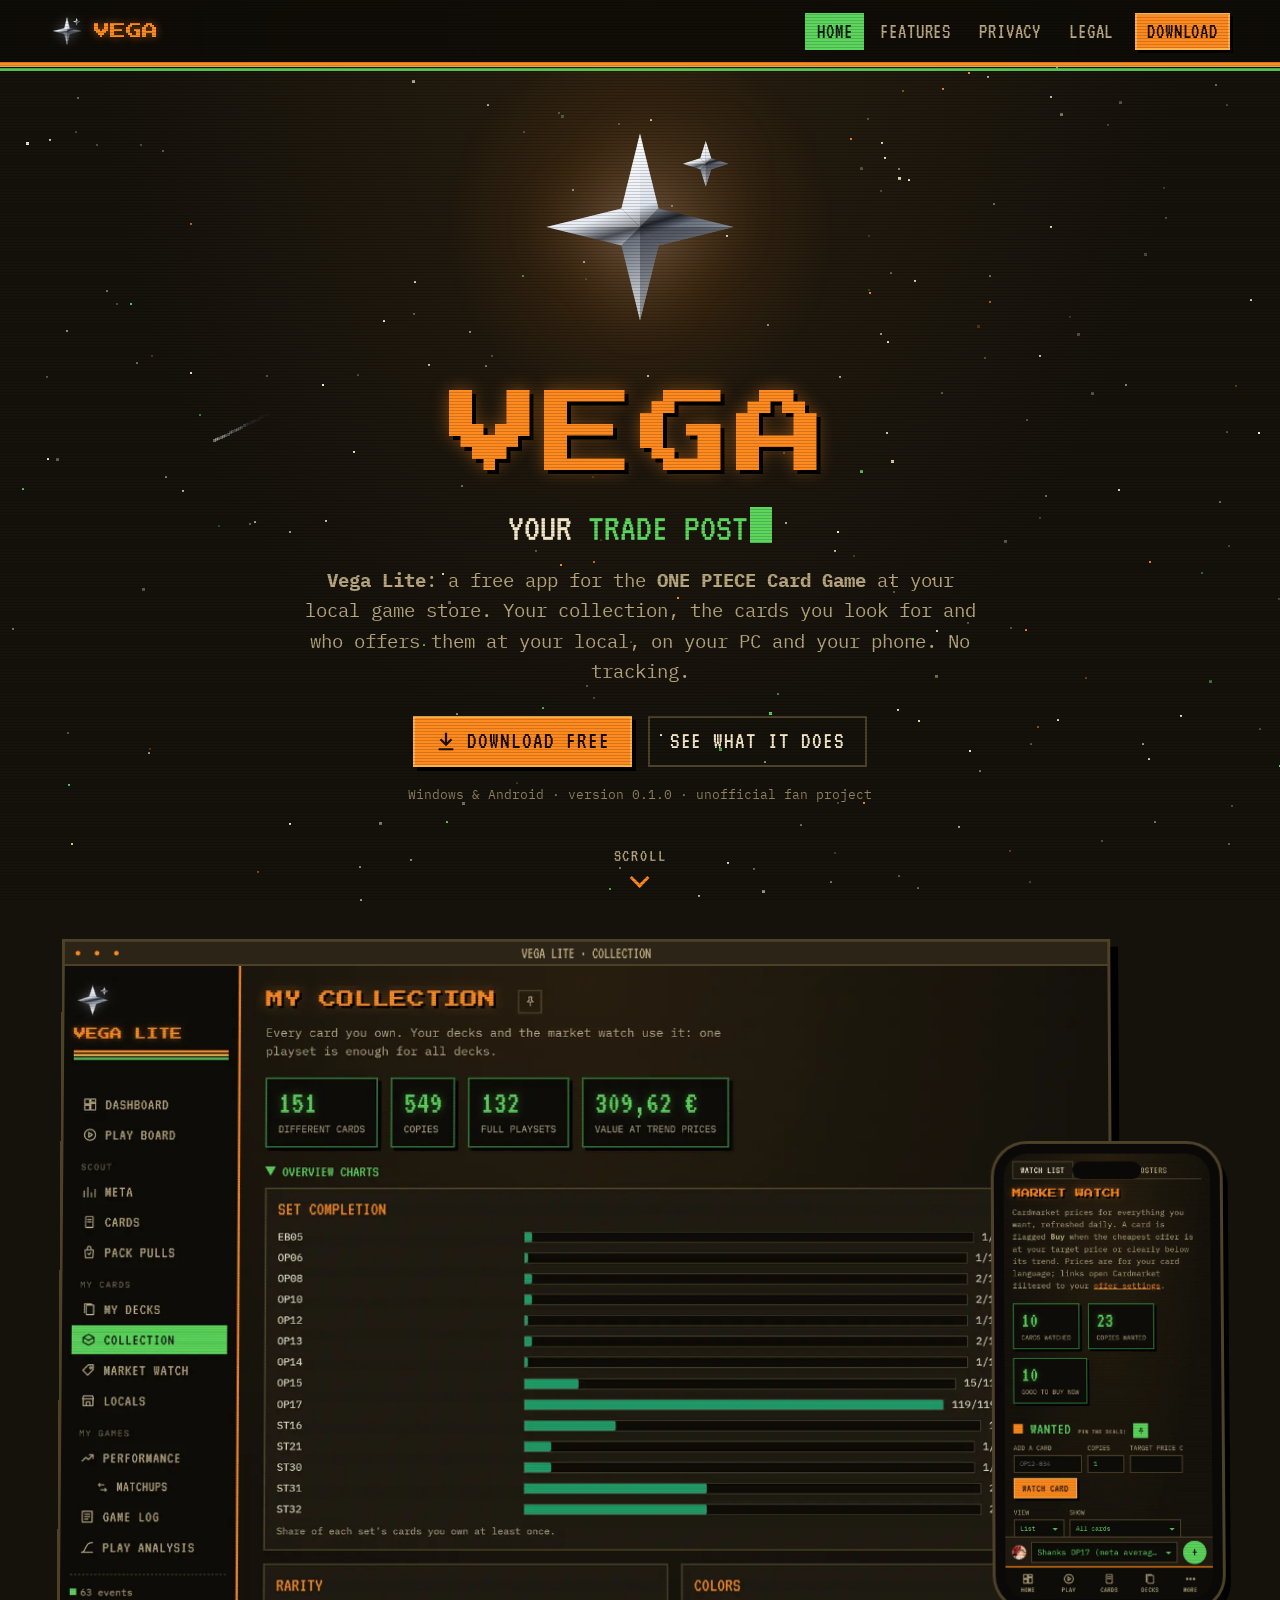
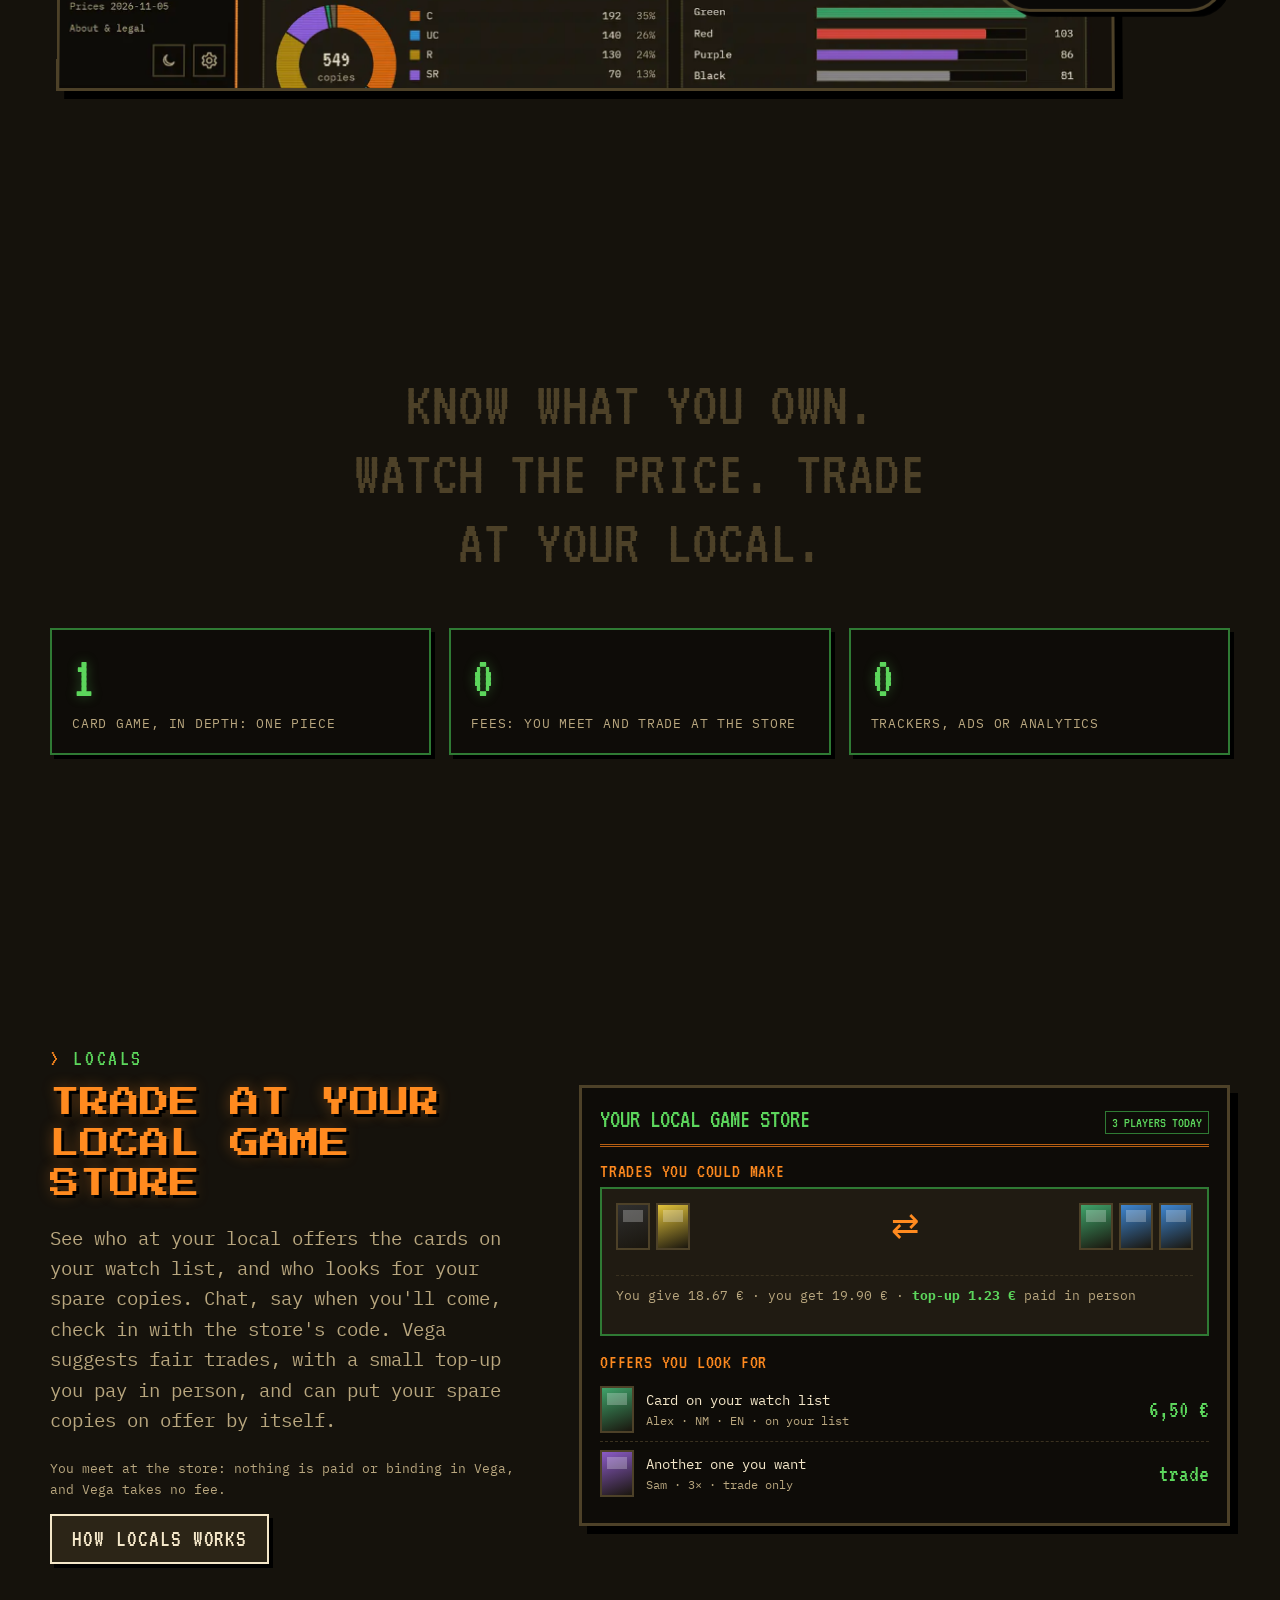
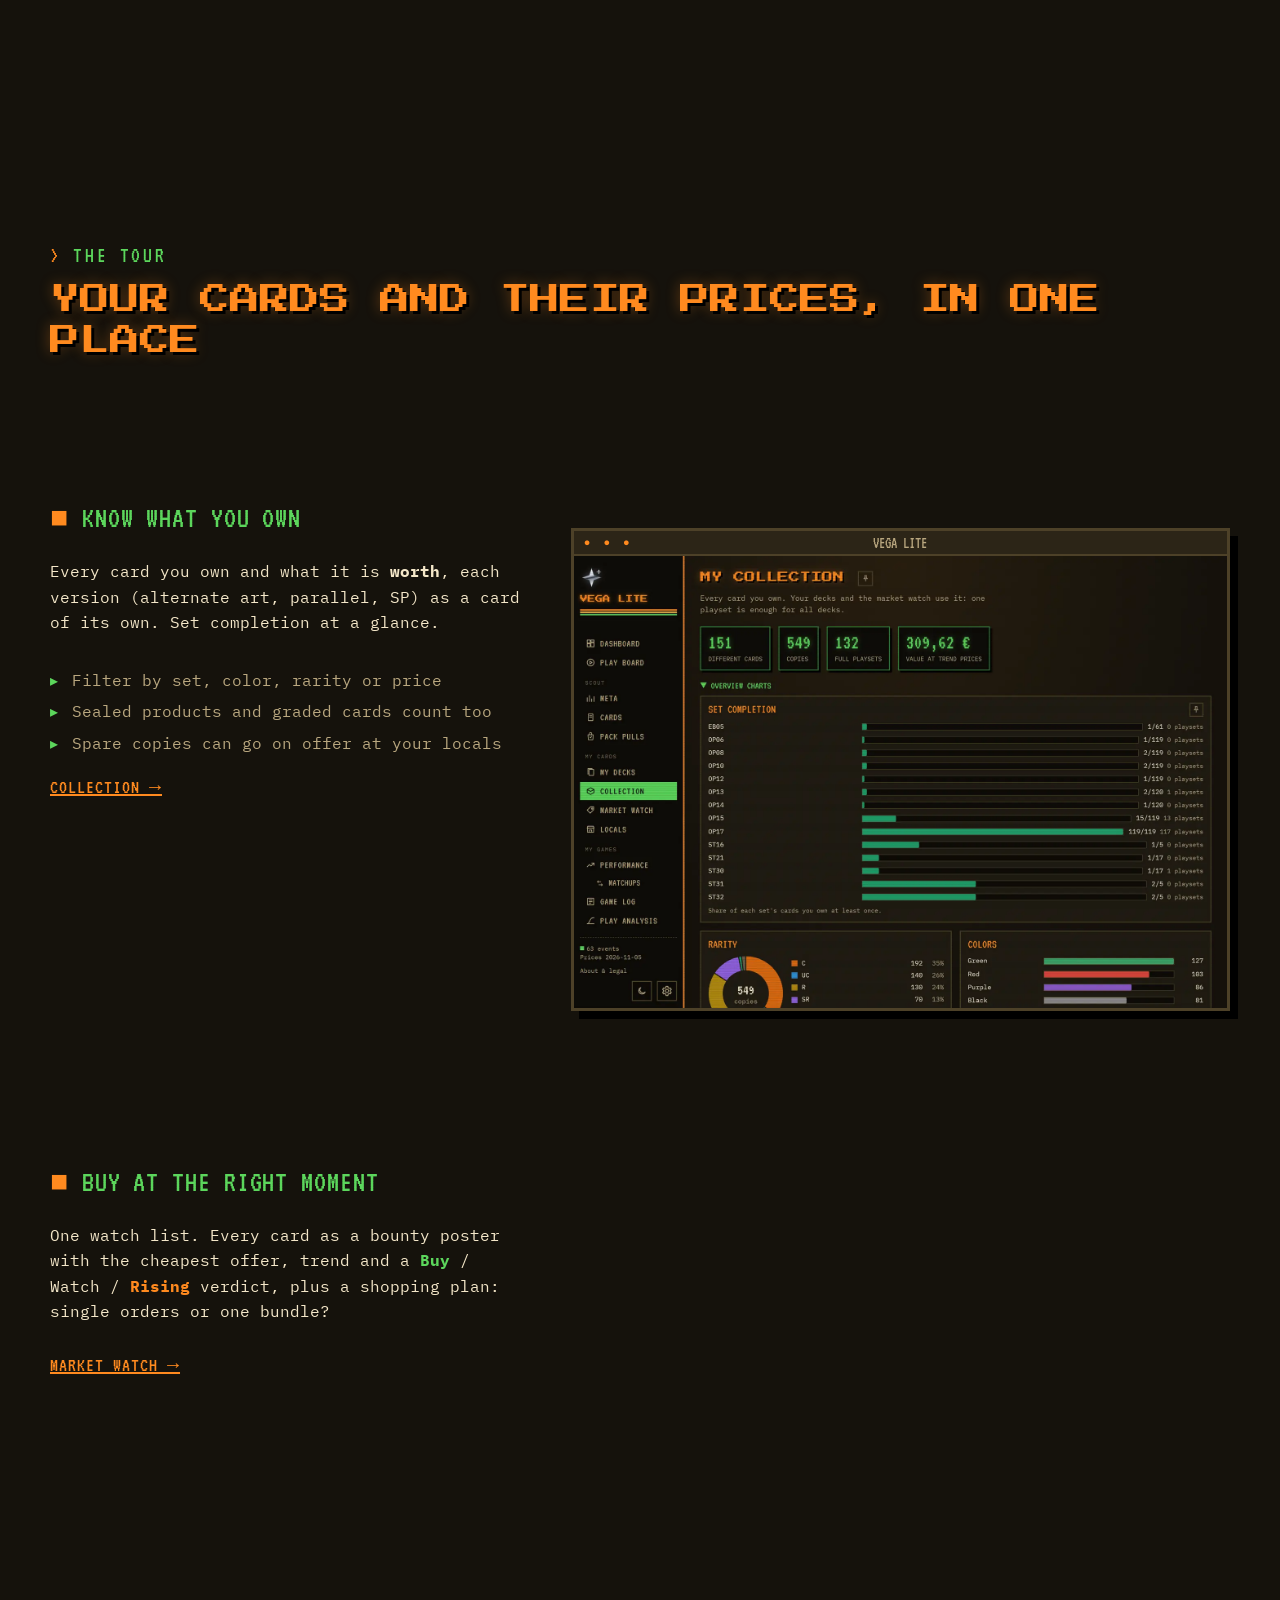
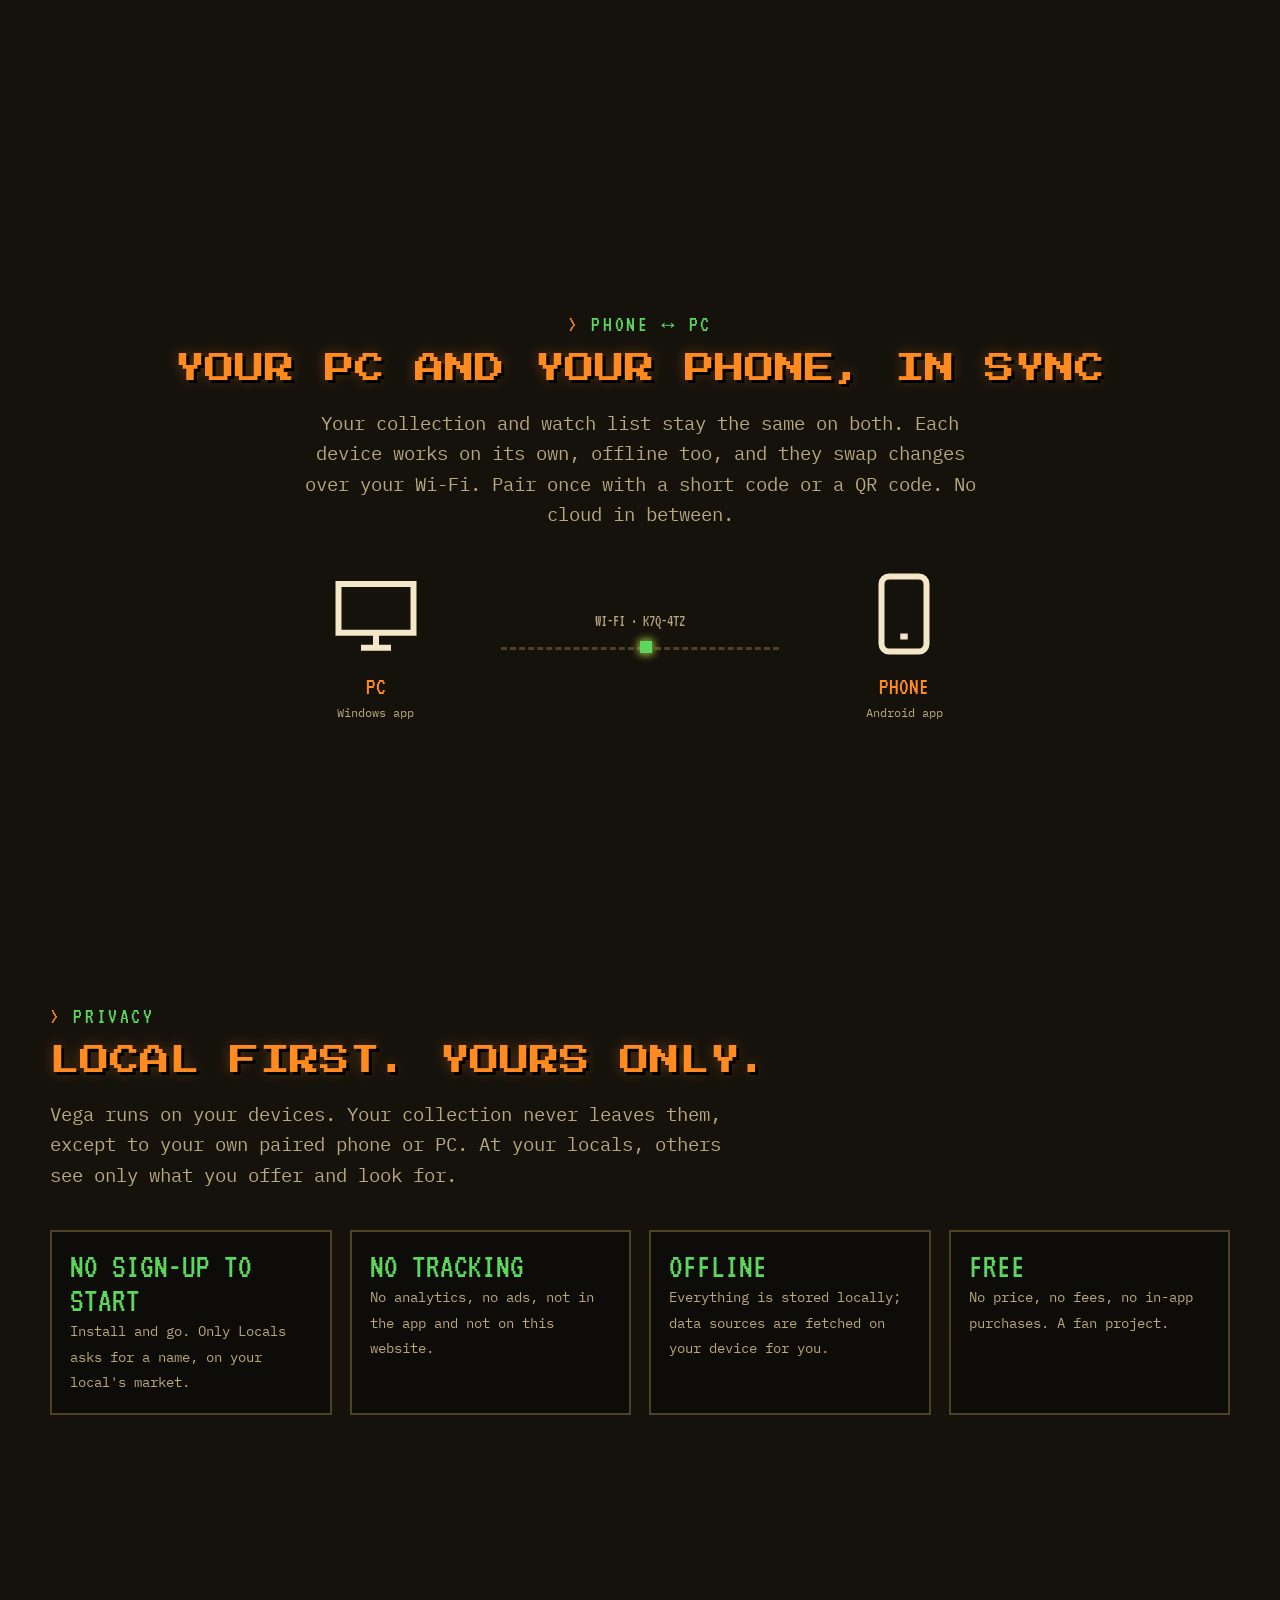
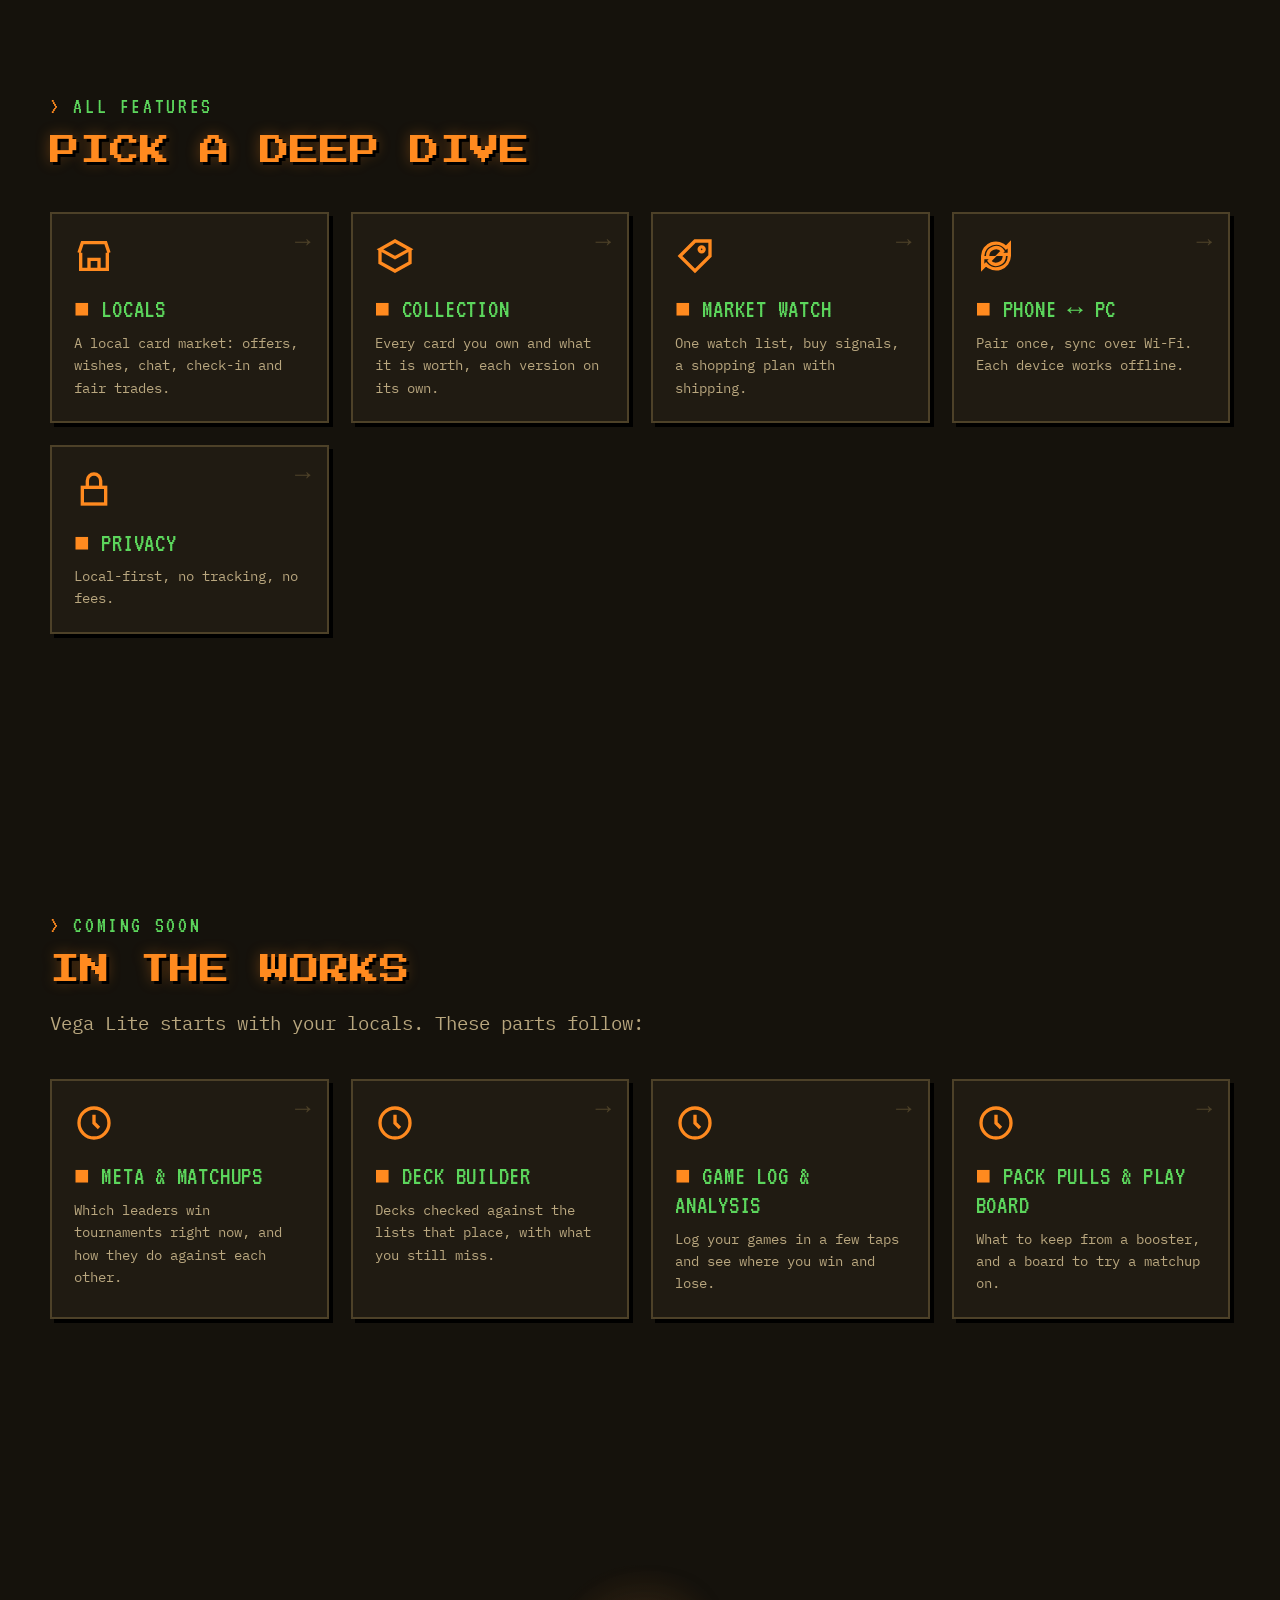
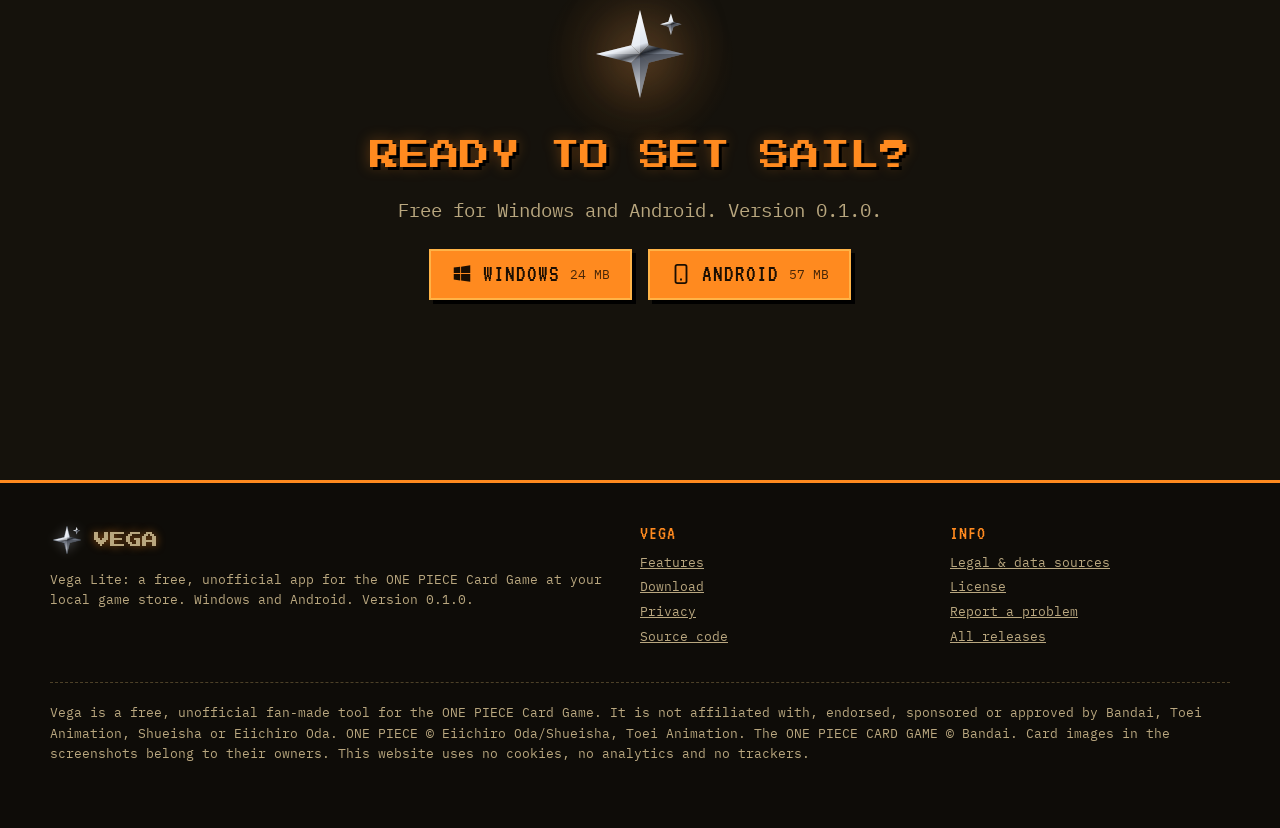
==== commit 6b8f9990: "The website is about your locals: Locals, collection and market watch first; meta, decks, the game l" ====
--- a/docs/index.html
+++ b/docs/index.html
@@ -3,12 +3,12 @@
 <head>
 <meta charset="utf-8">
 <meta name="viewport" content="width=device-width, initial-scale=1">
-<title>Vega Lite · free analyzer for the ONE PIECE Card Game</title>
-<meta name="description" content="Vega Lite is a free, local, unofficial analyzer for the ONE PIECE Card Game: meta, decks, collection, market prices, pack pulls, your games and local trades. Windows and Android, no account, no tracking.">
+<title>Vega Lite · trade ONE PIECE cards at your local game store</title>
+<meta name="description" content="Vega Lite is a free, unofficial app for the ONE PIECE Card Game at your local game store: your collection, the cards you look for with their Cardmarket prices, and who offers and looks for what at your local. Windows and Android, no tracking.">
 <meta name="theme-color" content="#15120C">
 <meta name="referrer" content="no-referrer">
-<meta property="og:title" content="Vega Lite · free analyzer for the ONE PIECE Card Game">
-<meta property="og:description" content="Vega Lite is a free, local, unofficial analyzer for the ONE PIECE Card Game: meta, decks, collection, market prices, pack pulls, your games and local trades. Windows and Android, no account, no tracking.">
+<meta property="og:title" content="Vega Lite · trade ONE PIECE cards at your local game store">
+<meta property="og:description" content="Vega Lite is a free, unofficial app for the ONE PIECE Card Game at your local game store: your collection, the cards you look for with their Cardmarket prices, and who offers and looks for what at your local. Windows and Android, no tracking.">
 <meta property="og:image" content="assets/img/vega-512.png">
 <link rel="icon" type="image/png" sizes="32x32" href="assets/img/vega-32.png">
 <link rel="apple-touch-icon" href="assets/img/vega-192.png">
@@ -32,9 +32,9 @@
   <div class="wrap">
     <div class="hero-star"><svg viewBox="-1.25 -1.25 2.5 2.5" aria-hidden="true" focusable="false"><defs><linearGradient id="heroChromeA" gradientUnits="userSpaceOnUse" x1="-0.3000" y1="-1.0000" x2="0.3000" y2="1.0000"><stop offset="0" stop-color="#fff"/><stop offset="0.4" stop-color="#d6deea"/><stop offset="0.5" stop-color="#242830"/><stop offset="0.55" stop-color="#808896"/><stop offset="0.8" stop-color="#e2e6ee"/><stop offset="1" stop-color="#fff"/></linearGradient><linearGradient id="heroChromeB" gradientUnits="userSpaceOnUse" x1="0.6297" y1="-0.9189" x2="0.7757" y2="-0.4324"><stop offset="0" stop-color="#fff"/><stop offset="0.4" stop-color="#d6deea"/><stop offset="0.5" stop-color="#242830"/><stop offset="0.55" stop-color="#808896"/><stop offset="0.8" stop-color="#e2e6ee"/><stop offset="1" stop-color="#fff"/></linearGradient></defs><path d="M0.0000 0.0000 L0.0000 -1.0000 L-0.1980 -0.1980Z" fill="url(#heroChromeA)"/><path d="M0.0000 0.0000 L0.0000 -1.0000 L-0.1980 -0.1980Z" fill="#fff" fill-opacity="0.462"/><path d="M0.0000 0.0000 L0.0000 -1.0000 L0.1980 -0.1980Z" fill="url(#heroChromeA)"/><path d="M0.0000 0.0000 L0.0000 -1.0000 L0.1980 -0.1980Z" fill="#fff" fill-opacity="0.191"/><path d="M0.0000 0.0000 L1.0000 0.0000 L0.1980 -0.1980Z" fill="url(#heroChromeA)"/><path d="M0.0000 0.0000 L1.0000 0.0000 L0.1980 -0.1980Z" fill="#14161c" fill-opacity="0.191"/><path d="M0.0000 0.0000 L1.0000 0.0000 L0.1980 0.1980Z" fill="url(#heroChromeA)"/><path d="M0.0000 0.0000 L1.0000 0.0000 L0.1980 0.1980Z" fill="#14161c" fill-opacity="0.462"/><path d="M0.0000 0.0000 L0.0000 1.0000 L0.1980 0.1980Z" fill="url(#heroChromeA)"/><path d="M0.0000 0.0000 L0.0000 1.0000 L0.1980 0.1980Z" fill="#14161c" fill-opacity="0.462"/><path d="M0.0000 0.0000 L0.0000 1.0000 L-0.1980 0.1980Z" fill="url(#heroChromeA)"/><path d="M0.0000 0.0000 L0.0000 1.0000 L-0.1980 0.1980Z" fill="#14161c" fill-opacity="0.191"/><path d="M0.0000 0.0000 L-1.0000 0.0000 L-0.1980 0.1980Z" fill="url(#heroChromeA)"/><path d="M0.0000 0.0000 L-1.0000 0.0000 L-0.1980 0.1980Z" fill="#fff" fill-opacity="0.191"/><path d="M0.0000 0.0000 L-1.0000 0.0000 L-0.1980 -0.1980Z" fill="url(#heroChromeA)"/><path d="M0.0000 0.0000 L-1.0000 0.0000 L-0.1980 -0.1980Z" fill="#fff" fill-opacity="0.462"/><path d="M0.7027 -0.6757 L0.7027 -0.9189 L0.6442 -0.7342Z" fill="url(#heroChromeB)"/><path d="M0.7027 -0.6757 L0.7027 -0.9189 L0.6442 -0.7342Z" fill="#fff" fill-opacity="0.462"/><path d="M0.7027 -0.6757 L0.7027 -0.9189 L0.7612 -0.7342Z" fill="url(#heroChromeB)"/><path d="M0.7027 -0.6757 L0.7027 -0.9189 L0.7612 -0.7342Z" fill="#fff" fill-opacity="0.191"/><path d="M0.7027 -0.6757 L0.9459 -0.6757 L0.7612 -0.7342Z" fill="url(#heroChromeB)"/><path d="M0.7027 -0.6757 L0.9459 -0.6757 L0.7612 -0.7342Z" fill="#14161c" fill-opacity="0.191"/><path d="M0.7027 -0.6757 L0.9459 -0.6757 L0.7612 -0.6172Z" fill="url(#heroChromeB)"/><path d="M0.7027 -0.6757 L0.9459 -0.6757 L0.7612 -0.6172Z" fill="#14161c" fill-opacity="0.462"/><path d="M0.7027 -0.6757 L0.7027 -0.4324 L0.7612 -0.6172Z" fill="url(#heroChromeB)"/><path d="M0.7027 -0.6757 L0.7027 -0.4324 L0.7612 -0.6172Z" fill="#14161c" fill-opacity="0.462"/><path d="M0.7027 -0.6757 L0.7027 -0.4324 L0.6442 -0.6172Z" fill="url(#heroChromeB)"/><path d="M0.7027 -0.6757 L0.7027 -0.4324 L0.6442 -0.6172Z" fill="#14161c" fill-opacity="0.191"/><path d="M0.7027 -0.6757 L0.4595 -0.6757 L0.6442 -0.6172Z" fill="url(#heroChromeB)"/><path d="M0.7027 -0.6757 L0.4595 -0.6757 L0.6442 -0.6172Z" fill="#fff" fill-opacity="0.191"/><path d="M0.7027 -0.6757 L0.4595 -0.6757 L0.6442 -0.7342Z" fill="url(#heroChromeB)"/><path d="M0.7027 -0.6757 L0.4595 -0.6757 L0.6442 -0.7342Z" fill="#fff" fill-opacity="0.462"/></svg></div>
     <h1 id="hero-title" aria-label="Vega"><span>V</span><span>E</span><span>G</span><span>A</span></h1>
-    <p class="tagline">Your <span class="typed" data-words="meta scout|deck doctor|market watch|game log|pack sorter|trade post">meta scout</span><span class="cursor" aria-hidden="true"></span></p>
-    <p class="lede"><b>Vega Lite</b>: a free, local analyzer for the <b>ONE PIECE Card Game</b>. Meta, decks, collection, prices
-      and your own games, on your PC and your phone. No account. No tracking.</p>
+    <p class="tagline">Your <span class="typed" data-words="trade post|collection|market watch|price check">trade post</span><span class="cursor" aria-hidden="true"></span></p>
+    <p class="lede"><b>Vega Lite</b>: a free app for the <b>ONE PIECE Card Game</b> at your local game store. Your collection, the
+      cards you look for and who offers them at your local, on your PC and your phone. No tracking.</p>
     <div class="btns">
       <a class="btn primary" href="download.html" data-dl-auto><svg viewBox="0 0 24 24" fill="none" stroke="currentColor" stroke-width="2.4" aria-hidden="true"><path d="M12 3v12M6 10l6 6 6-6M4 21h16"/></svg><span data-dl-auto-label>Download free</span></a>
       <a class="btn ghost" href="#tour">See what it does</a>
@@ -47,11 +47,11 @@
 <section class="band" style="padding-top:20px" aria-label="Vega on PC and phone">
   <div class="wrap">
     <div class="duo zoom">
-      <div class="device laptop"><span class="title">Vega · Dashboard</span>
-        <div class="screen"><img src="assets/shots/d-home.webp" width="1600" height="1108" alt="Vega's dashboard on Windows: what your deck still needs, cards at your target price and today's deals"></div>
+      <div class="device laptop"><span class="title">Vega Lite · Collection</span>
+        <div class="screen"><img src="assets/shots/d-collection.webp" width="1600" height="1108" alt="Your collection on Windows: every card you own, what it is worth and how complete your sets are"></div>
       </div>
       <div class="device phone para" data-speed="0.18">
-        <div class="screen"><img src="assets/shots/p-home.webp" width="780" height="1688" alt="The same dashboard in the Android app"></div>
+        <div class="screen"><img src="assets/shots/p-market.webp" width="780" height="1688" alt="The market watch in the Android app"></div>
       </div>
     </div>
   </div>
@@ -59,10 +59,10 @@
 
 <section class="band" aria-label="What Vega is for">
   <div class="wrap">
-    <p class="statement">Know the <span class="or">meta.</span> Build the <span class="or">deck.</span> Buy at the <span class="hl">right price.</span> Learn from <span class="hl">every game.</span></p>
+    <p class="statement">Know what you <span class="or">own.</span> Watch the <span class="or">price.</span> Trade at your <span class="hl">local.</span></p>
     <div class="counters">
       <div class="stat rv"><b data-count="1">1</b><span>card game, in depth: ONE PIECE</span></div>
-      <div class="stat rv d1"><b data-count="0">0</b><span>accounts to create</span></div>
+      <div class="stat rv d1"><b data-count="0">0</b><span>fees: you meet and trade at the store</span></div>
       <div class="stat rv d2"><b data-count="0">0</b><span>trackers, ads or analytics</span></div>
     </div>
   </div>
@@ -70,33 +70,46 @@
 
 <hr class="rule grow">
 
+<section class="band" aria-labelledby="locals-title">
+  <div class="wrap feature-grid">
+    <div class="feature-text">
+      <p class="kicker rv">Locals</p>
+      <h2 id="locals-title" class="rv">Trade at your local game store</h2>
+      <p class="lede rv">See who at your local offers the cards on your watch list, and who looks for your spare copies. Chat, say
+        when you'll come, check in with the store's code. Vega suggests fair trades, with a small top-up you pay in
+        person, and can put your spare copies on offer by itself.</p>
+      <p class="muted rv small">You meet at the store: nothing is paid or binding in Vega, and Vega takes no fee.</p>
+      <a class="btn rv" href="features.html#locals">How Locals works</a>
+    </div>
+    <div class="mock rv pop" aria-label="Illustration of a trade suggestion in Locals (not real data)">
+      <div class="mock-head"><b>Your local game store</b><span class="tag g">3 players today</span></div>
+      <h4>Trades you could make</h4>
+      <div class="trade">
+        <div class="side"><span class="mock-card" style="--c1:#2F2F2F"></span><span class="mock-card" style="--c1:#E2C33B"></span></div>
+        <div class="arrow">⇄</div>
+        <div class="side" style="justify-content:flex-end"><span class="mock-card" style="--c1:#3FA36A"></span><span class="mock-card" style="--c1:#3E86D1"></span><span class="mock-card" style="--c1:#3E86D1"></span></div>
+        <p class="sum">You give 18.67 € · you get 19.90 € · <b>top-up 1.23 €</b> paid in person</p>
+      </div>
+      <h4>Offers you look for</h4>
+      <div class="mock-row"><span class="mock-card" style="--c1:#3FA36A"></span><div>Card on your watch list<div class="who">Alex · NM · EN · on your list</div></div><div class="price">6,50 €</div></div>
+      <div class="mock-row"><span class="mock-card" style="--c1:#8B5BC7"></span><div>Another one you want<div class="who">Sam · 3× · trade only</div></div><div class="price">trade</div></div>
+    </div>
+  </div>
+</section>
+
 <section class="band tour" id="tour" aria-labelledby="tour-title">
   <div class="wrap">
     <p class="kicker rv">The tour</p>
-    <h2 id="tour-title" class="rv">Everything for your next tournament, in one place</h2>
+    <h2 id="tour-title" class="rv">Your cards and their prices, in one place</h2>
     <div class="tour-grid">
       <div class="tour-steps">
-        <article class="step" data-shot="meta">
-          <h3>Read the field</h3>
-          <p>Every leader's meta share, its <b>match win rate</b> from real tournament pairings, top-8 finishes and a matchup heatmap.
-            Going first or second per leader, and how often the first player wins.</p>
-          <ul><li>Filter by time window and event size</li><li>Average lists split into core, flex and tech cards</li><li>Copy any list into your decks in one click</li></ul>
-          <a class="more" href="features.html#meta">Meta &amp; matchups →</a>
-          <div class="tour-mobileshot device laptop"><div class="screen"><img loading="lazy" src="assets/shots/d-meta.webp" width="1600" height="1108" alt="The Meta page: meta share donut, popularity against win rate"></div></div>
-        </article>
-        <article class="step" data-shot="play">
-          <h3>Play board &amp; coach</h3>
-          <p>Your active deck against the field: your record going 1st and 2nd, every opponent you're likely to meet and how your
-            leader does against it. Tap an opponent for the matchup and the tech cards winners play there.</p>
-          <a class="more" href="features.html#meta">Play board →</a>
-          <div class="tour-mobileshot device laptop"><div class="screen"><img loading="lazy" src="assets/shots/d-play.webp" width="1600" height="1108" alt="The Play board with your games, other players' stats and likely opponents"></div></div>
-        </article>
-        <article class="step" data-shot="deck">
-          <h3>Decks that check themselves</h3>
-          <p>Build or paste a list. Vega checks the deck rules, shows the cost curve and counters, compares it with tournament lists
-            and tells you what your collection is still missing, priced with shipping.</p>
-          <a class="more" href="features.html#decks">Decks &amp; collection →</a>
-          <div class="tour-mobileshot device laptop"><div class="screen"><img loading="lazy" src="assets/shots/d-deck.webp" width="1600" height="1108" alt="A deck in Vega with counters, curve and the cost to complete it"></div></div>
+        <article class="step" data-shot="collection">
+          <h3>Know what you own</h3>
+          <p>Every card you own and what it is <b>worth</b>, each version (alternate art, parallel, SP) as a card of its own.
+            Set completion at a glance.</p>
+          <ul><li>Filter by set, color, rarity or price</li><li>Sealed products and graded cards count too</li><li>Spare copies can go on offer at your locals</li></ul>
+          <a class="more" href="features.html#collection">Collection →</a>
+          <div class="tour-mobileshot device laptop"><div class="screen"><img loading="lazy" src="assets/shots/d-collection.webp" width="1600" height="1108" alt="The collection with its value and set completion"></div></div>
         </article>
         <article class="step" data-shot="market">
           <h3>Buy at the right moment</h3>
@@ -105,30 +118,12 @@
           <a class="more" href="features.html#market">Market watch →</a>
           <div class="tour-mobileshot device laptop"><div class="screen"><img loading="lazy" src="assets/shots/d-market.webp" width="1600" height="1108" alt="Market watch with the shopping plan"></div></div>
         </article>
-        <article class="step" data-shot="pulls">
-          <h3>Sort your pack pulls</h3>
-          <p>Opened a booster? Every card of the set by how much tournament lists play it and what it's worth: keep, playable,
-            value or bulk. One tap adds a pull to your collection.</p>
-          <a class="more" href="features.html#pulls">Pack pulls →</a>
-          <div class="tour-mobileshot device laptop"><div class="screen"><img loading="lazy" src="assets/shots/d-pulls.webp" width="1600" height="1108" alt="Pack pulls: the cards of a set with keep, playable, value and bulk"></div></div>
-        </article>
-        <article class="step" data-shot="curve">
-          <h3>Learn from every game</h3>
-          <p>Log a game in three taps or import your OPTCGSim games automatically. Vega shows your win rate going first and second,
-            your matchups, and turn by turn whether you played on curve.</p>
-          <a class="more" href="features.html#games">Game log &amp; analysis →</a>
-          <div class="tour-mobileshot device laptop"><div class="screen"><img loading="lazy" src="assets/shots/d-curve.webp" width="1600" height="1108" alt="Play analysis: DON!! spent per turn against the curve"></div></div>
-        </article>
       </div>
       <div class="tour-stage" aria-hidden="true">
-        <div class="device laptop"><span class="title">Vega</span>
+        <div class="device laptop"><span class="title">Vega Lite</span>
           <div class="screen">
-            <img class="layer" data-shot="meta" src="assets/shots/d-meta.webp" alt="" width="1600" height="1108">
-            <img class="layer" data-shot="play" src="assets/shots/d-play.webp" alt="" width="1600" height="1108">
-            <img class="layer" data-shot="deck" src="assets/shots/d-deck.webp" alt="" width="1600" height="1108">
+            <img class="layer" data-shot="collection" src="assets/shots/d-collection.webp" alt="" width="1600" height="1108">
             <img class="layer" data-shot="market" src="assets/shots/d-market.webp" alt="" width="1600" height="1108">
-            <img class="layer" data-shot="pulls" src="assets/shots/d-pulls.webp" alt="" width="1600" height="1108">
-            <img class="layer" data-shot="curve" src="assets/shots/d-curve.webp" alt="" width="1600" height="1108">
           </div>
         </div>
       </div>
@@ -138,38 +133,11 @@
 
 <hr class="rule grow">
 
-<section class="band" aria-labelledby="locals-title">
-  <div class="wrap feature-grid">
-    <div class="feature-text">
-      <p class="kicker rv">New · Locals</p>
-      <h2 id="locals-title" class="rv">Trade at your local game store</h2>
-      <p class="lede rv">See who at your local offers the cards on your watch list, and who looks for your spare copies. Chat, say
-        when you'll come, check in with the store's code of the day. Vega even suggests fair trades, with a small top-up you pay
-        in person.</p>
-      <p class="muted rv small">You meet at the store: nothing is paid or binding in Vega, and Vega takes no fee.</p>
-      <a class="btn rv" href="features.html#locals">How Locals works</a>
-    </div>
-    <div class="mock rv pop" aria-label="Illustration of a trade suggestion in Locals (not real data)">
-      <div class="mock-head"><b>Your local game store</b><span class="tag g">3 players today</span></div>
-      <h4>Trades you could make</h4>
-      <div class="trade">
-        <div class="side"><span class="mock-card" style="--c1:#2F2F2F"></span><span class="mock-card" style="--c1:#E2C33B"></span></div>
-        <div class="arrow">⇄</div>
-        <div class="side" style="justify-content:flex-end"><span class="mock-card" style="--c1:#3FA36A"></span><span class="mock-card" style="--c1:#3E86D1"></span><span class="mock-card" style="--c1:#3E86D1"></span></div>
-        <p class="sum">You give 18.67 € · you get 19.90 € · <b>top-up 1.23 €</b> paid in person</p>
-      </div>
-      <h4>Offers you look for</h4>
-      <div class="mock-row"><span class="mock-card" style="--c1:#3FA36A"></span><div>Card on your watch list<div class="who">Alex · NM · EN · on your list</div></div><div class="price">6,50 €</div></div>
-      <div class="mock-row"><span class="mock-card" style="--c1:#8B5BC7"></span><div>Another one you want<div class="who">Sam · 3× · trade only</div></div><div class="price">trade</div></div>
-    </div>
-  </div>
-</section>
-
 <section class="band center" aria-labelledby="sync-title">
   <div class="wrap">
     <p class="kicker rv">Phone ↔ PC</p>
     <h2 id="sync-title" class="rv">Your PC and your phone, in sync</h2>
-    <p class="lede rv">Decks, games, watch list and collection stay the same on both. Each device works on its own, offline too, and
+    <p class="lede rv">Your collection and watch list stay the same on both. Each device works on its own, offline too, and
       they swap changes over your Wi-Fi. Pair once with a short code or a QR code. No cloud in between.</p>
     <div class="sync rv">
       <div class="node"><svg viewBox="0 0 24 24" fill="none" stroke="currentColor" stroke-width="1.6" aria-hidden="true"><rect x="2" y="4" width="20" height="13"/><path d="M8 21h8M12 17v4"/></svg><b>PC</b><span>Windows app</span></div>
@@ -183,9 +151,9 @@
   <div class="wrap">
     <p class="kicker rv">Privacy</p>
     <h2 id="priv-title" class="rv">Local first. Yours only.</h2>
-    <p class="lede rv">Vega runs on your devices. Your collection, decks and games never leave them, except to your own paired phone or PC.</p>
+    <p class="lede rv">Vega runs on your devices. Your collection never leaves them, except to your own paired phone or PC. At your locals, others see only what you offer and look for.</p>
     <div class="pgrid">
-      <div class="pitem rv"><b>No account</b><span>Install and go. Nothing to sign up for.</span></div>
+      <div class="pitem rv"><b>No sign-up to start</b><span>Install and go. Only Locals asks for a name, on your local's market.</span></div>
       <div class="pitem rv d1"><b>No tracking</b><span>No analytics, no ads, not in the app and not on this website.</span></div>
       <div class="pitem rv d2"><b>Offline</b><span>Everything is stored locally; data sources are fetched on your device for you.</span></div>
       <div class="pitem rv d3"><b>Free</b><span>No price, no fees, no in-app purchases. A fan project.</span></div>
@@ -198,14 +166,25 @@
     <p class="kicker rv">All features</p>
     <h2 id="all-title" class="rv">Pick a deep dive</h2>
     <div class="cards">
-      <a class="fcard rv" href="features.html#meta"><svg class="ico" viewBox="0 0 24 24" fill="none" stroke="currentColor" stroke-width="2" aria-hidden="true"><path d="M4 20V10M10 20V4M16 20v-7M22 20H2"/></svg><h3>Meta &amp; matchups</h3><p>Meta share, win rates, matchups, going first or second, the play board and coach.</p></a>
-      <a class="fcard rv d1" href="features.html#decks"><svg class="ico" viewBox="0 0 24 24" fill="none" stroke="currentColor" stroke-width="2" aria-hidden="true"><rect x="7" y="3" width="13" height="17"/><path d="M4 6v15h12"/></svg><h3>Decks &amp; collection</h3><p>Deck rules, curves, what's missing, a collection shared by all decks.</p></a>
-      <a class="fcard rv d2" href="features.html#market"><svg class="ico" viewBox="0 0 24 24" fill="none" stroke="currentColor" stroke-width="2" aria-hidden="true"><path d="M3 12l9-9h9v9l-9 9z"/><circle cx="16" cy="8" r="1.5"/></svg><h3>Market watch</h3><p>One watch list across games, buy signals, a shopping plan with shipping.</p></a>
-      <a class="fcard rv" href="features.html#pulls"><svg class="ico" viewBox="0 0 24 24" fill="none" stroke="currentColor" stroke-width="2" aria-hidden="true"><path d="M5 8h14v13H5zM8 8V4h8v4"/></svg><h3>Pack pulls</h3><p>What to keep from a booster, by play rate and price.</p></a>
-      <a class="fcard rv d1" href="features.html#games"><svg class="ico" viewBox="0 0 24 24" fill="none" stroke="currentColor" stroke-width="2" aria-hidden="true"><path d="M3 17l6-6 4 4 8-8"/><path d="M15 7h6v6"/></svg><h3>Game log &amp; analysis</h3><p>Three-tap logging, OPTCGSim import, curve, 1st vs 2nd, dice roll.</p></a>
-      <a class="fcard rv d2" href="features.html#locals"><svg class="ico" viewBox="0 0 24 24" fill="none" stroke="currentColor" stroke-width="2" aria-hidden="true"><path d="M3 10l2-6h14l2 6M4 10v10h16V10M9 20v-6h6v6"/></svg><h3>Locals</h3><p>A local card market: offers, wishes, chat, check-in and fair trades.</p></a>
-      <a class="fcard rv d1" href="features.html#sync"><svg class="ico" viewBox="0 0 24 24" fill="none" stroke="currentColor" stroke-width="2" aria-hidden="true"><path d="M4 12a8 8 0 0114-5l2-2v6h-6l2-2a5 5 0 00-9 3M20 12a8 8 0 01-14 5l-2 2v-6h6l-2 2a5 5 0 009-3"/></svg><h3>Phone ↔ PC</h3><p>Pair once, sync over Wi-Fi. Each device works offline.</p></a>
-      <a class="fcard rv d2" href="features.html#privacy"><svg class="ico" viewBox="0 0 24 24" fill="none" stroke="currentColor" stroke-width="2" aria-hidden="true"><rect x="5" y="11" width="14" height="10"/><path d="M8 11V7a4 4 0 018 0v4"/></svg><h3>Privacy</h3><p>Local-first, no account, no tracking.</p></a>
+      <a class="fcard rv" href="features.html#locals"><svg class="ico" viewBox="0 0 24 24" fill="none" stroke="currentColor" stroke-width="2" aria-hidden="true"><path d="M3 10l2-6h14l2 6M4 10v10h16V10M9 20v-6h6v6"/></svg><h3>Locals</h3><p>A local card market: offers, wishes, chat, check-in and fair trades.</p></a>
+      <a class="fcard rv d1" href="features.html#collection"><svg class="ico" viewBox="0 0 24 24" fill="none" stroke="currentColor" stroke-width="2" aria-hidden="true"><path d="M3 8l9-5 9 5-9 5-9-5z"/><path d="M3 8v8l9 5 9-5V8"/></svg><h3>Collection</h3><p>Every card you own and what it is worth, each version on its own.</p></a>
+      <a class="fcard rv d2" href="features.html#market"><svg class="ico" viewBox="0 0 24 24" fill="none" stroke="currentColor" stroke-width="2" aria-hidden="true"><path d="M3 12l9-9h9v9l-9 9z"/><circle cx="16" cy="8" r="1.5"/></svg><h3>Market watch</h3><p>One watch list, buy signals, a shopping plan with shipping.</p></a>
+      <a class="fcard rv" href="features.html#sync"><svg class="ico" viewBox="0 0 24 24" fill="none" stroke="currentColor" stroke-width="2" aria-hidden="true"><path d="M4 12a8 8 0 0114-5l2-2v6h-6l2-2a5 5 0 00-9 3M20 12a8 8 0 01-14 5l-2 2v-6h6l-2 2a5 5 0 009-3"/></svg><h3>Phone ↔ PC</h3><p>Pair once, sync over Wi-Fi. Each device works offline.</p></a>
+      <a class="fcard rv d1" href="features.html#privacy"><svg class="ico" viewBox="0 0 24 24" fill="none" stroke="currentColor" stroke-width="2" aria-hidden="true"><rect x="5" y="11" width="14" height="10"/><path d="M8 11V7a4 4 0 018 0v4"/></svg><h3>Privacy</h3><p>Local-first, no tracking, no fees.</p></a>
+    </div>
+  </div>
+</section>
+
+<section class="band" aria-labelledby="soon-title">
+  <div class="wrap">
+    <p class="kicker rv">Coming soon</p>
+    <h2 id="soon-title" class="rv">In the works</h2>
+    <p class="lede rv">Vega Lite starts with your locals. These parts follow:</p>
+    <div class="cards">
+      <a class="fcard rv" href="features.html#soon"><svg class="ico" viewBox="0 0 24 24" fill="none" stroke="currentColor" stroke-width="2" aria-hidden="true"><circle cx="12" cy="12" r="9"/><path d="M12 7v5l3 3"/></svg><h3>Meta &amp; matchups</h3><p>Which leaders win tournaments right now, and how they do against each other.</p></a>
+      <a class="fcard rv d1" href="features.html#soon"><svg class="ico" viewBox="0 0 24 24" fill="none" stroke="currentColor" stroke-width="2" aria-hidden="true"><circle cx="12" cy="12" r="9"/><path d="M12 7v5l3 3"/></svg><h3>Deck builder</h3><p>Decks checked against the lists that place, with what you still miss.</p></a>
+      <a class="fcard rv d2" href="features.html#soon"><svg class="ico" viewBox="0 0 24 24" fill="none" stroke="currentColor" stroke-width="2" aria-hidden="true"><circle cx="12" cy="12" r="9"/><path d="M12 7v5l3 3"/></svg><h3>Game log &amp; analysis</h3><p>Log your games in a few taps and see where you win and lose.</p></a>
+      <a class="fcard rv" href="features.html#soon"><svg class="ico" viewBox="0 0 24 24" fill="none" stroke="currentColor" stroke-width="2" aria-hidden="true"><circle cx="12" cy="12" r="9"/><path d="M12 7v5l3 3"/></svg><h3>Pack pulls &amp; play board</h3><p>What to keep from a booster, and a board to try a matchup on.</p></a>
     </div>
   </div>
 </section>
@@ -217,7 +196,7 @@
     <p class="lede rv">Free for Windows and Android. Version <span data-version>0.1.0</span>.</p>
     <div class="btns rv" style="justify-content:center">
       <a class="btn primary" href="download.html#windows"><svg viewBox="0 0 24 24" fill="currentColor" aria-hidden="true"><path d="M3 5l7-1v7H3zM11 4l10-1.5V11H11zM3 12h7v7l-7-1zM11 12h10v8.5L11 19z"/></svg>Windows <small data-dl-size="lite-windows">24 MB</small></a>
-      <a class="btn primary" href="download.html#android"><svg viewBox="0 0 24 24" fill="none" stroke="currentColor" stroke-width="2" aria-hidden="true"><rect x="6" y="2" width="12" height="20" rx="2"/><path d="M11 18h2"/></svg>Android <small data-dl-size="lite-android">23 MB</small></a>
+      <a class="btn primary" href="download.html#android"><svg viewBox="0 0 24 24" fill="none" stroke="currentColor" stroke-width="2" aria-hidden="true"><rect x="6" y="2" width="12" height="20" rx="2"/><path d="M11 18h2"/></svg>Android <small data-dl-size="lite-android">57 MB</small></a>
     </div>
   </div>
 </section>
@@ -228,7 +207,7 @@
     <div class="foot-grid">
       <div>
         <a class="brand" href="index.html" aria-label="Vega home"><svg viewBox="0 0 32 32" aria-hidden="true" focusable="false"><defs><linearGradient id="chrome" gradientUnits="userSpaceOnUse" x1="12.1" y1="3" x2="19.9" y2="29"><stop offset="0" stop-color="#fff"/><stop offset=".4" stop-color="#d6deea"/><stop offset=".5" stop-color="#242830"/><stop offset=".55" stop-color="#808896"/><stop offset=".8" stop-color="#e2e6ee"/><stop offset="1" stop-color="#fff"/></linearGradient><linearGradient id="chromeSpark" gradientUnits="userSpaceOnUse" x1="24.09" y1="3.72" x2="26.19" y2="10.72"><stop offset="0" stop-color="#fff"/><stop offset=".4" stop-color="#d6deea"/><stop offset=".5" stop-color="#242830"/><stop offset=".55" stop-color="#808896"/><stop offset=".8" stop-color="#e2e6ee"/><stop offset="1" stop-color="#fff"/></linearGradient></defs><path d="M16 3 L18.57 13.43 L29 16 L18.57 18.57 L16 29 L13.43 18.57 L3 16 L13.43 13.43Z" fill="url(#chrome)" stroke="#5c687a" stroke-width=".4" stroke-linejoin="round"/><path d="M16 16 L16 3 L13.43 13.43Z M16 16 L3 16 L13.43 13.43Z" fill="#fff" fill-opacity="0.46"/><path d="M16 16 L16 3 L18.57 13.43Z M16 16 L3 16 L13.43 18.57Z" fill="#fff" fill-opacity="0.19"/><path d="M16 16 L29 16 L18.57 18.57Z M16 16 L16 29 L18.57 18.57Z" fill="#14161c" fill-opacity="0.46"/><path d="M16 16 L29 16 L18.57 13.43Z M16 16 L16 29 L13.43 18.57Z" fill="#14161c" fill-opacity="0.19"/><path d="M25.14 3.72 L25.98 6.37 L28.64 7.22 L25.98 8.06 L25.14 10.72 L24.29 8.06 L21.64 7.22 L24.29 6.37Z" fill="url(#chromeSpark)"/><path d="M25.14 7.22 L25.14 3.72 L24.29 6.37Z M25.14 7.22 L21.64 7.22 L24.29 6.37Z" fill="#fff" fill-opacity="0.46"/><path d="M25.14 7.22 L25.14 3.72 L25.98 6.37Z M25.14 7.22 L21.64 7.22 L24.29 8.06Z" fill="#fff" fill-opacity="0.19"/><path d="M25.14 7.22 L28.64 7.22 L25.98 8.06Z M25.14 7.22 L25.14 10.72 L25.98 8.06Z" fill="#14161c" fill-opacity="0.46"/><path d="M25.14 7.22 L28.64 7.22 L25.98 6.37Z M25.14 7.22 L25.14 10.72 L24.29 8.06Z" fill="#14161c" fill-opacity="0.19"/></svg><span>Vega</span></a>
-        <p>Vega Lite: a free, local, unofficial analyzer for the ONE PIECE Card Game. Windows and Android.
+        <p>Vega Lite: a free, unofficial app for the ONE PIECE Card Game at your local game store. Windows and Android.
         Version <span data-version>0.1.0</span>.</p>
       </div>
       <div>
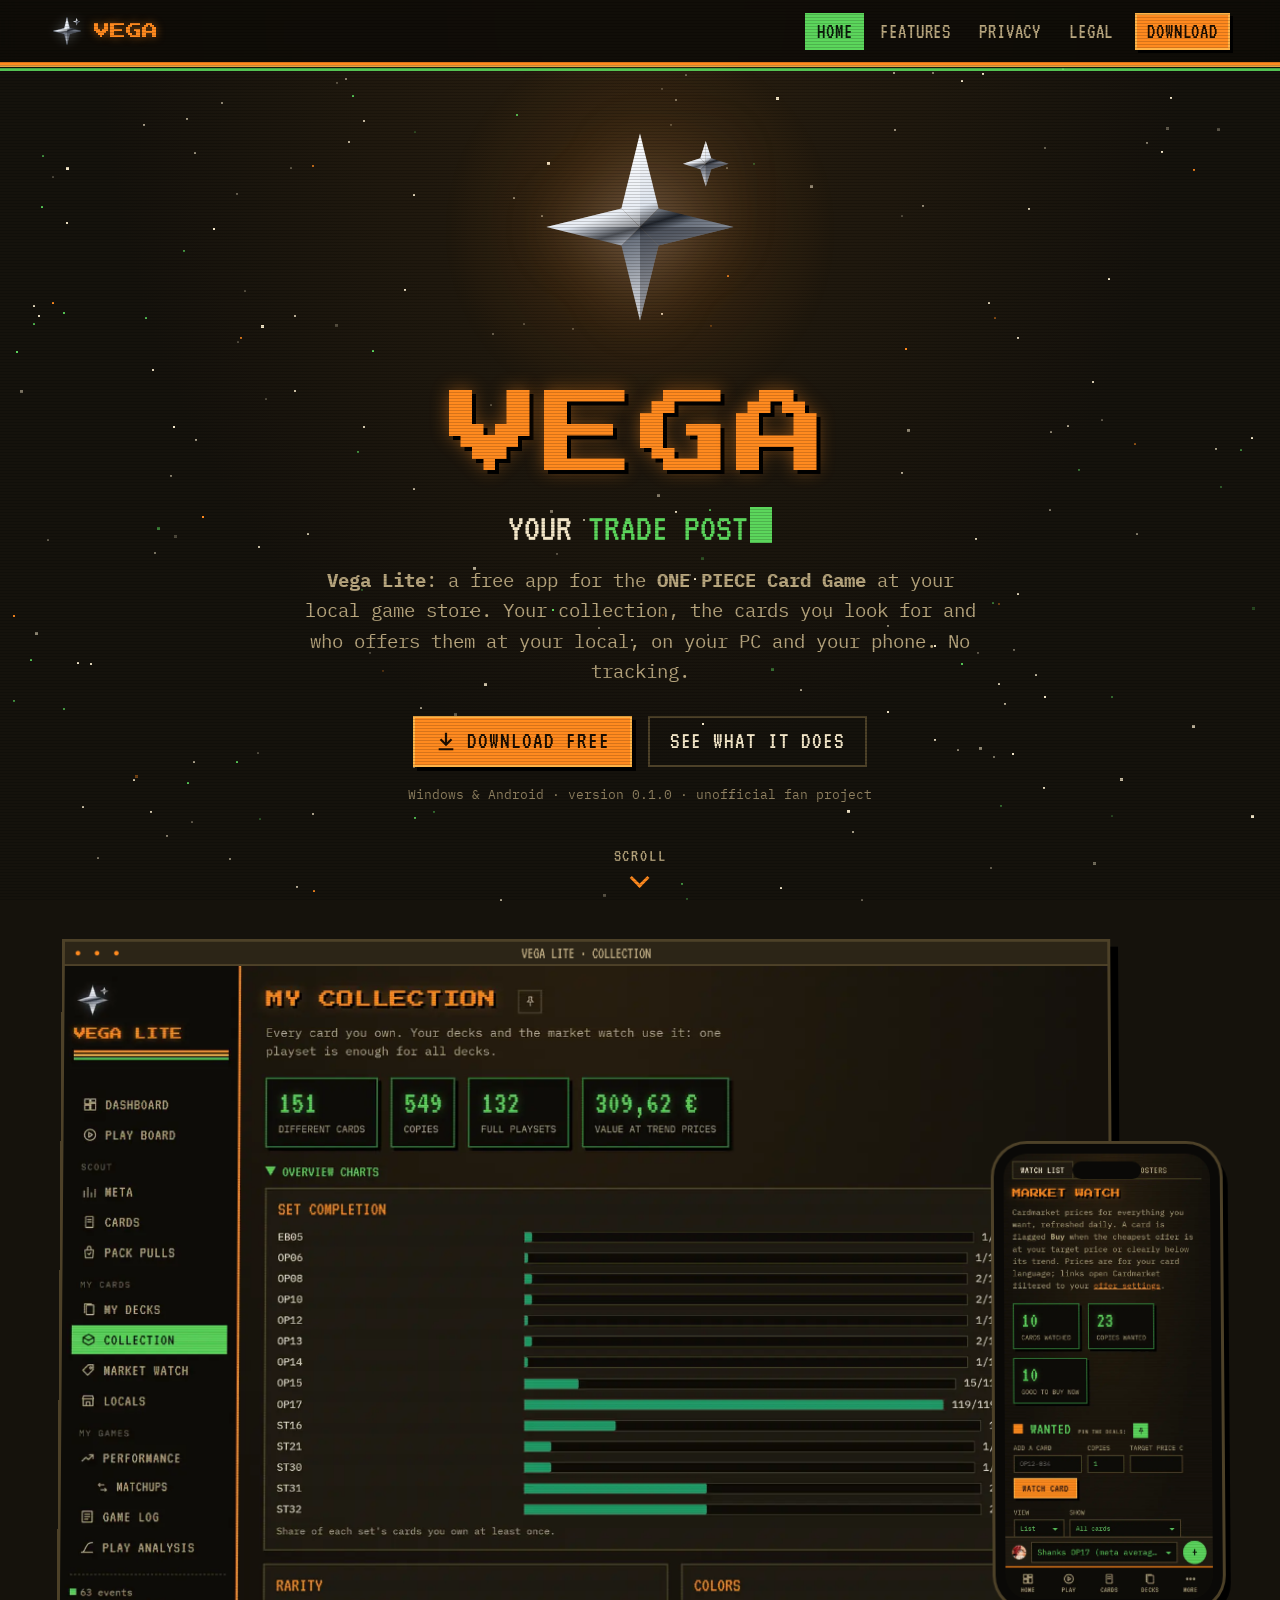
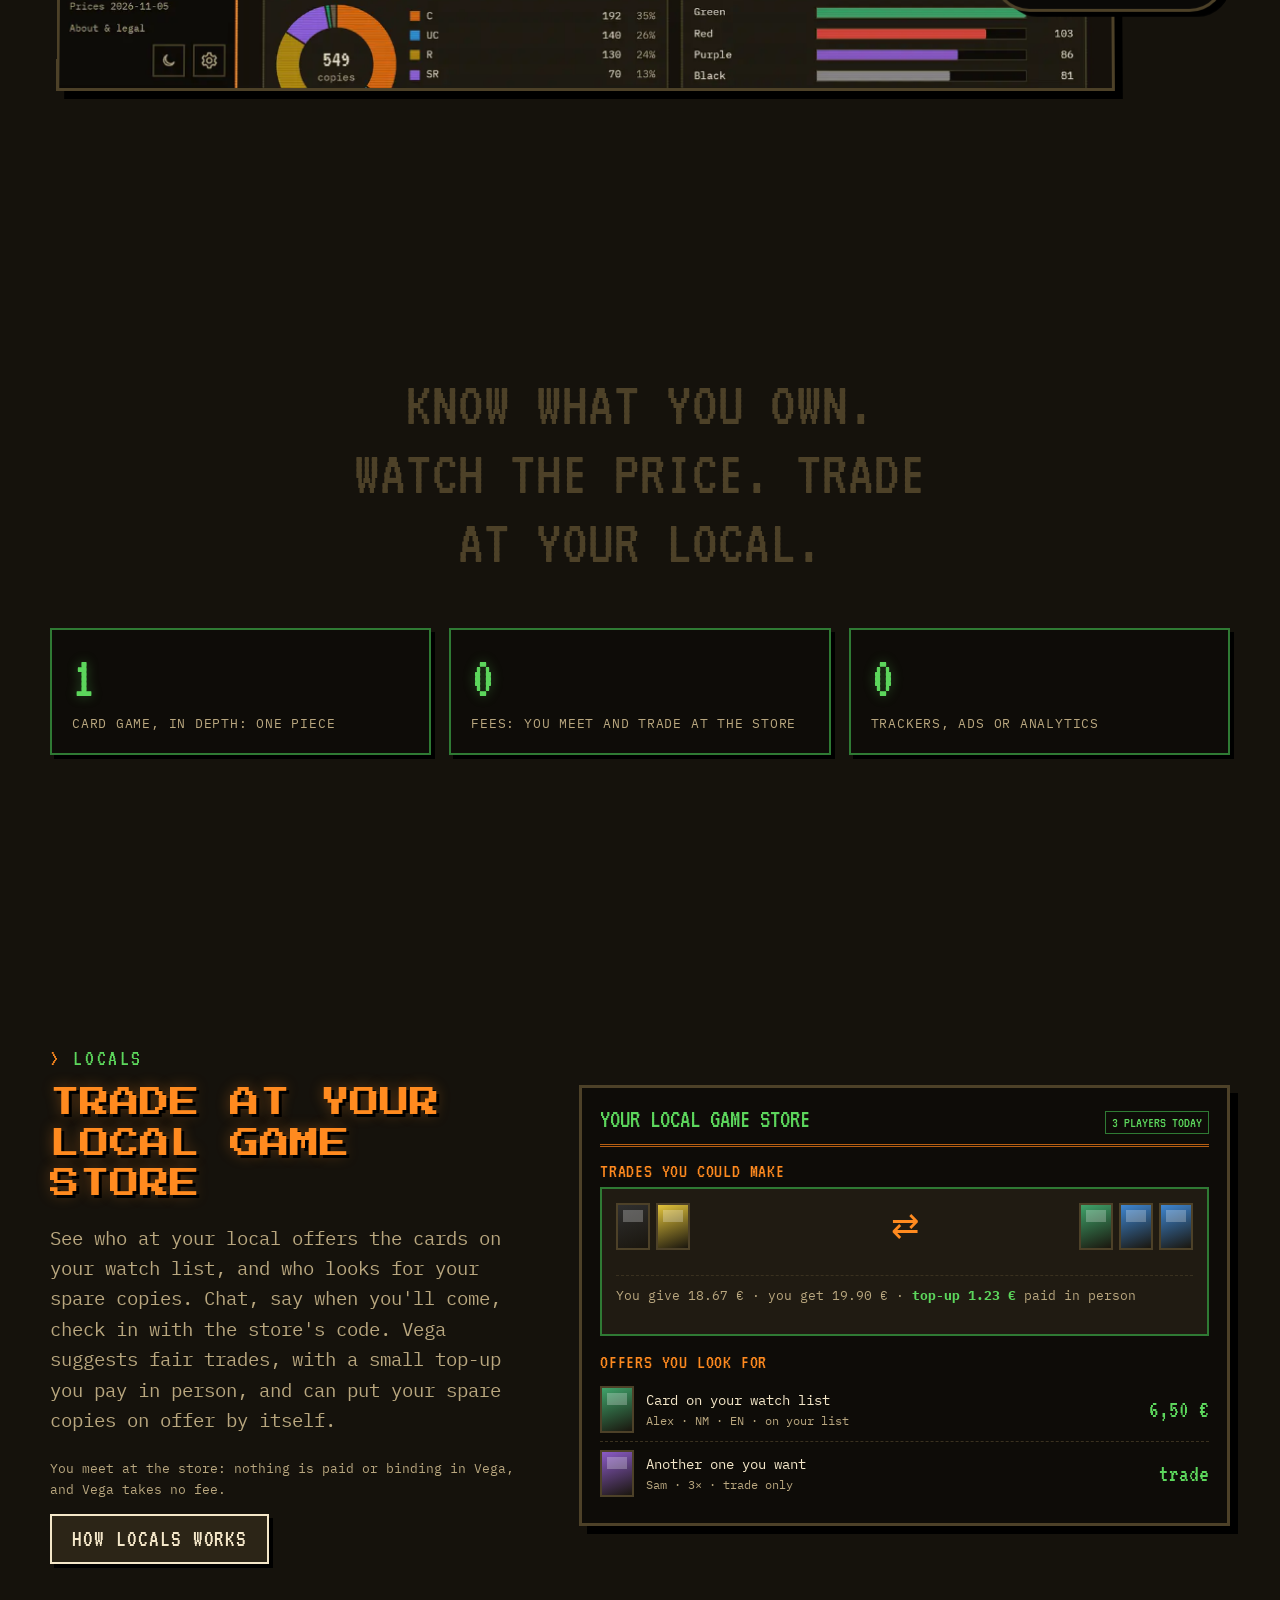
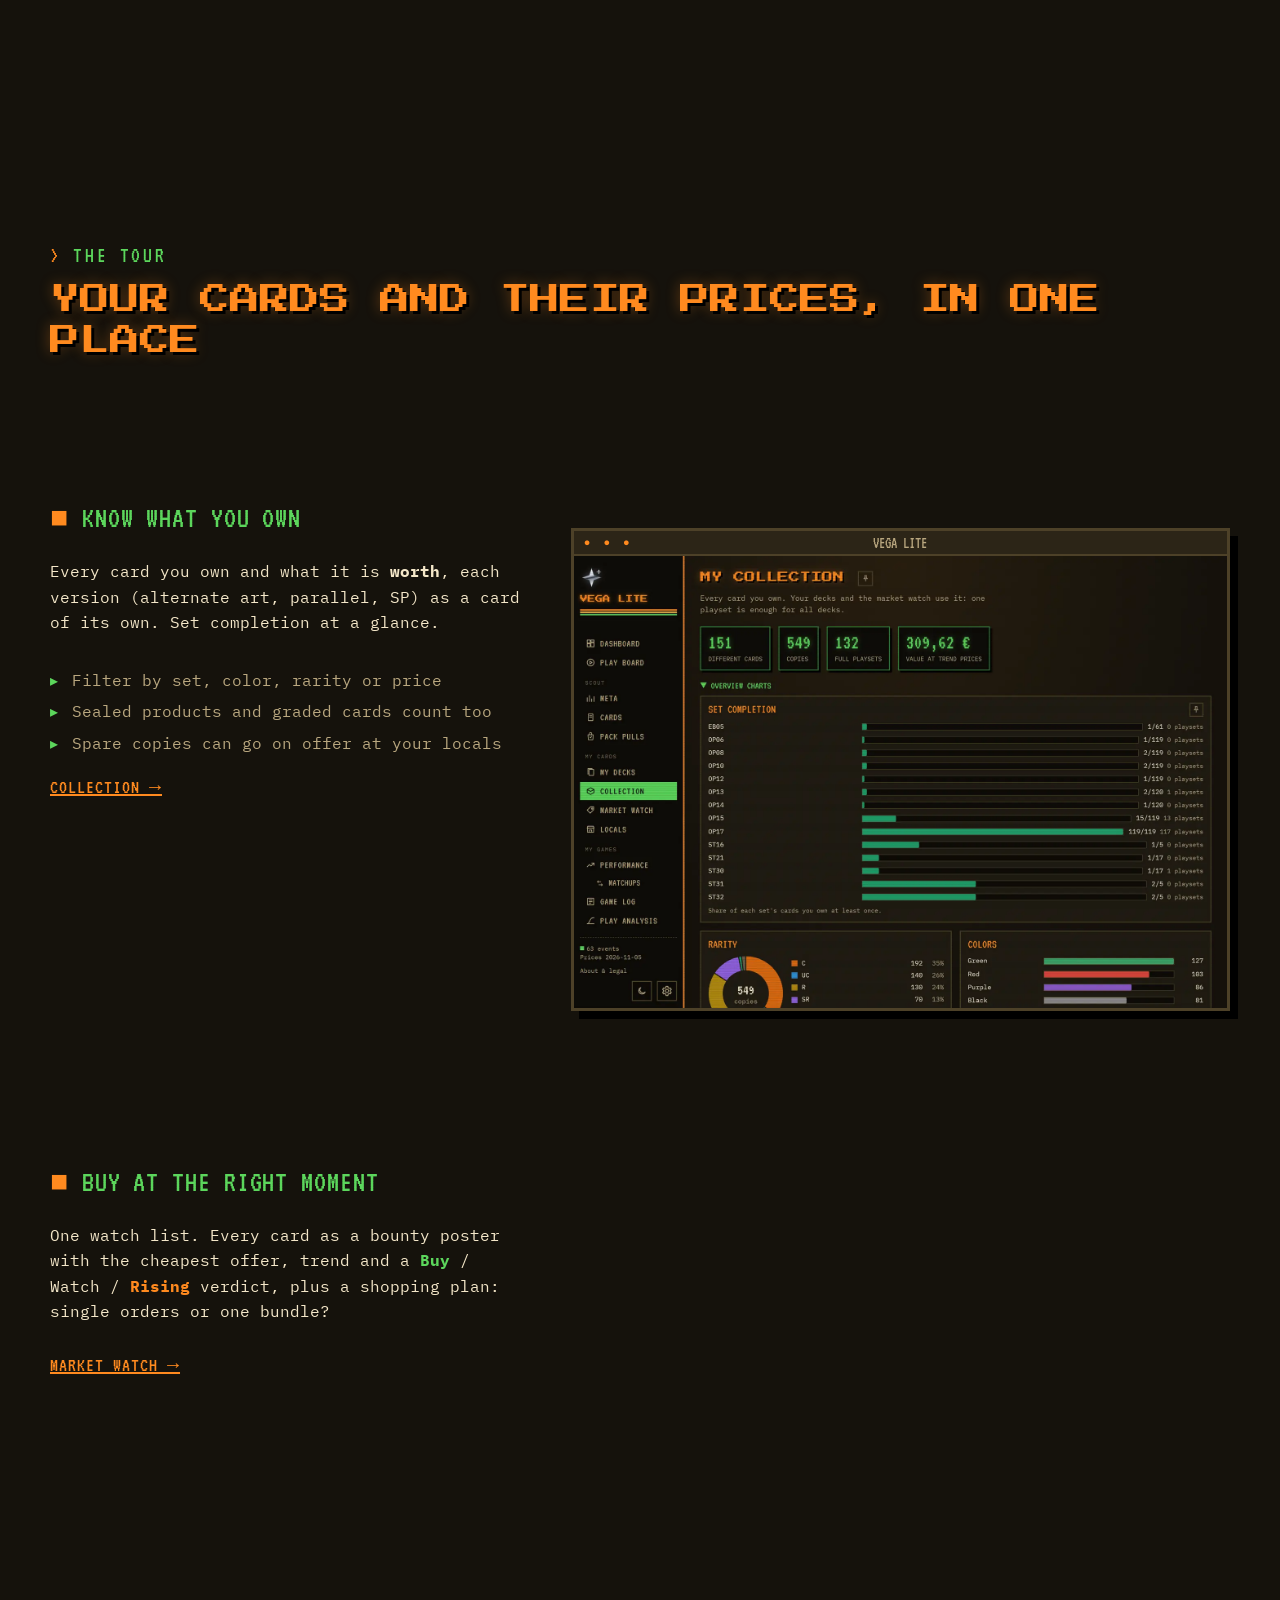
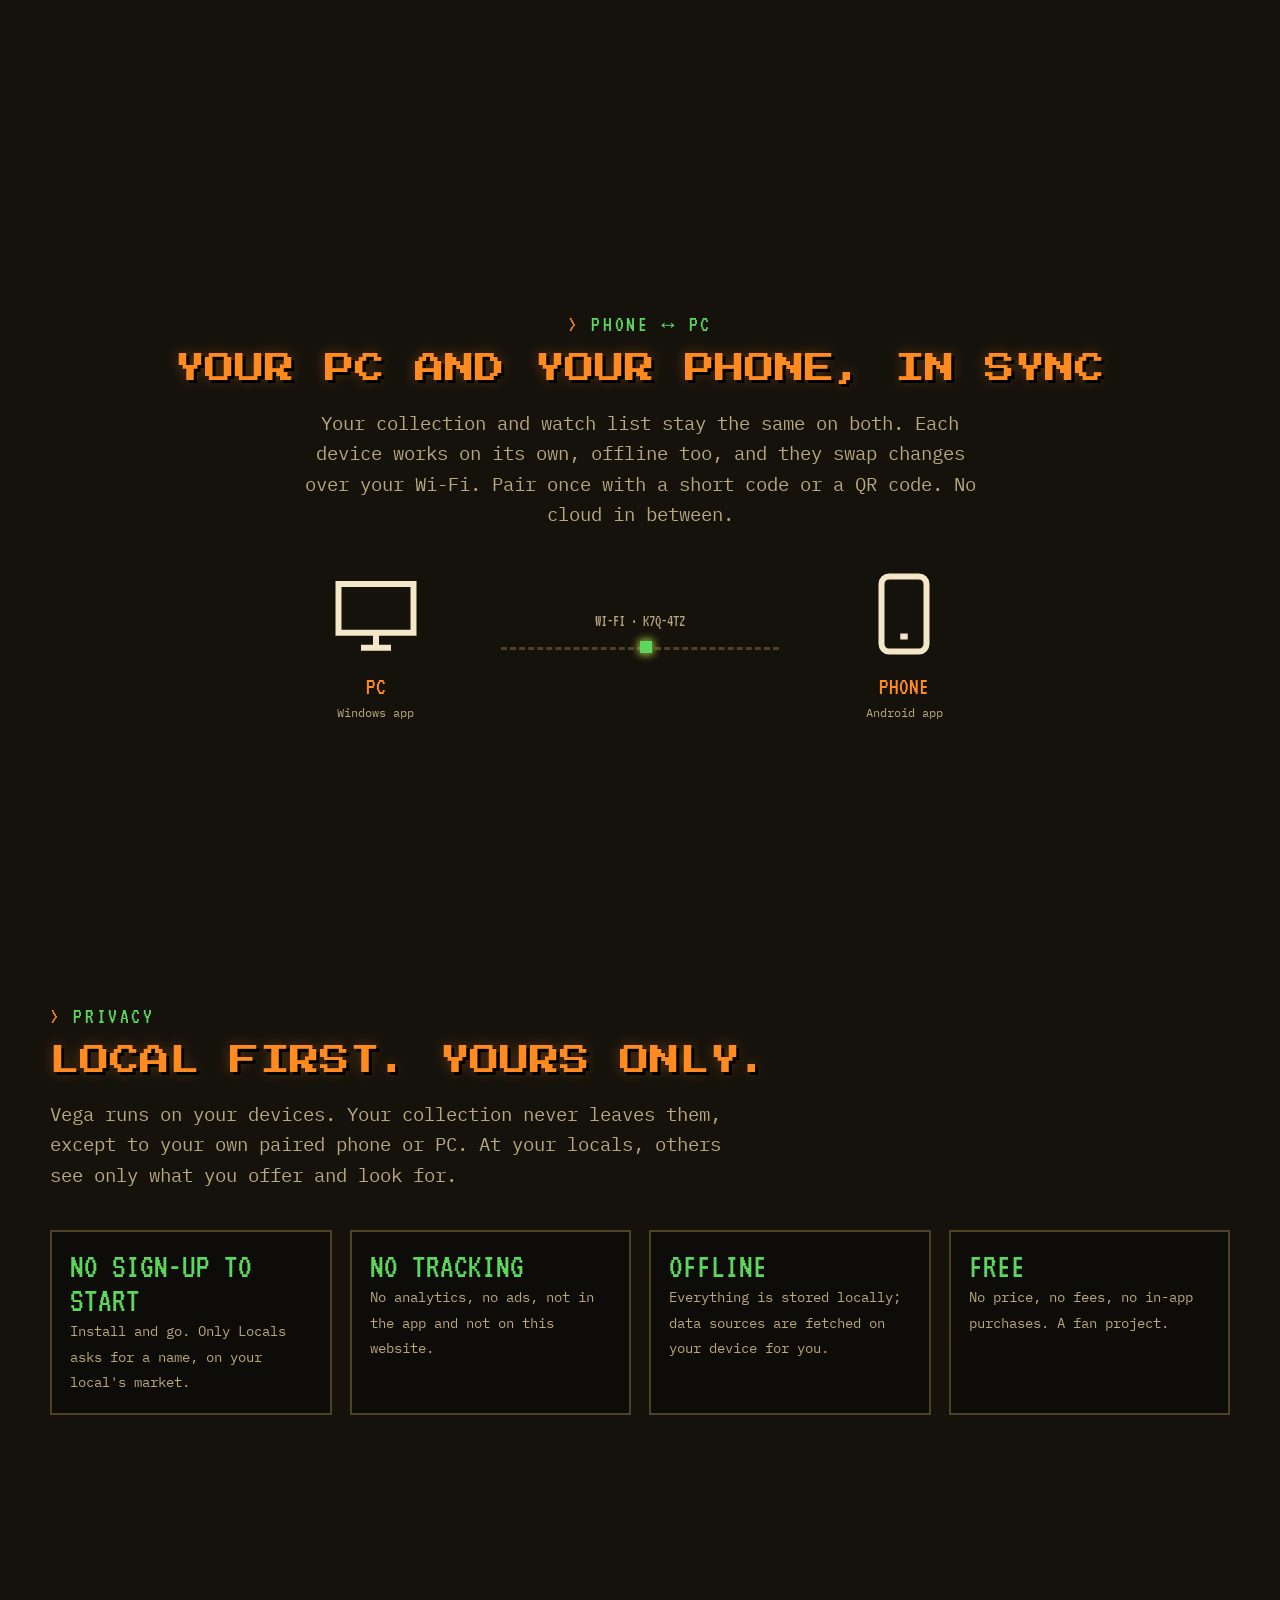
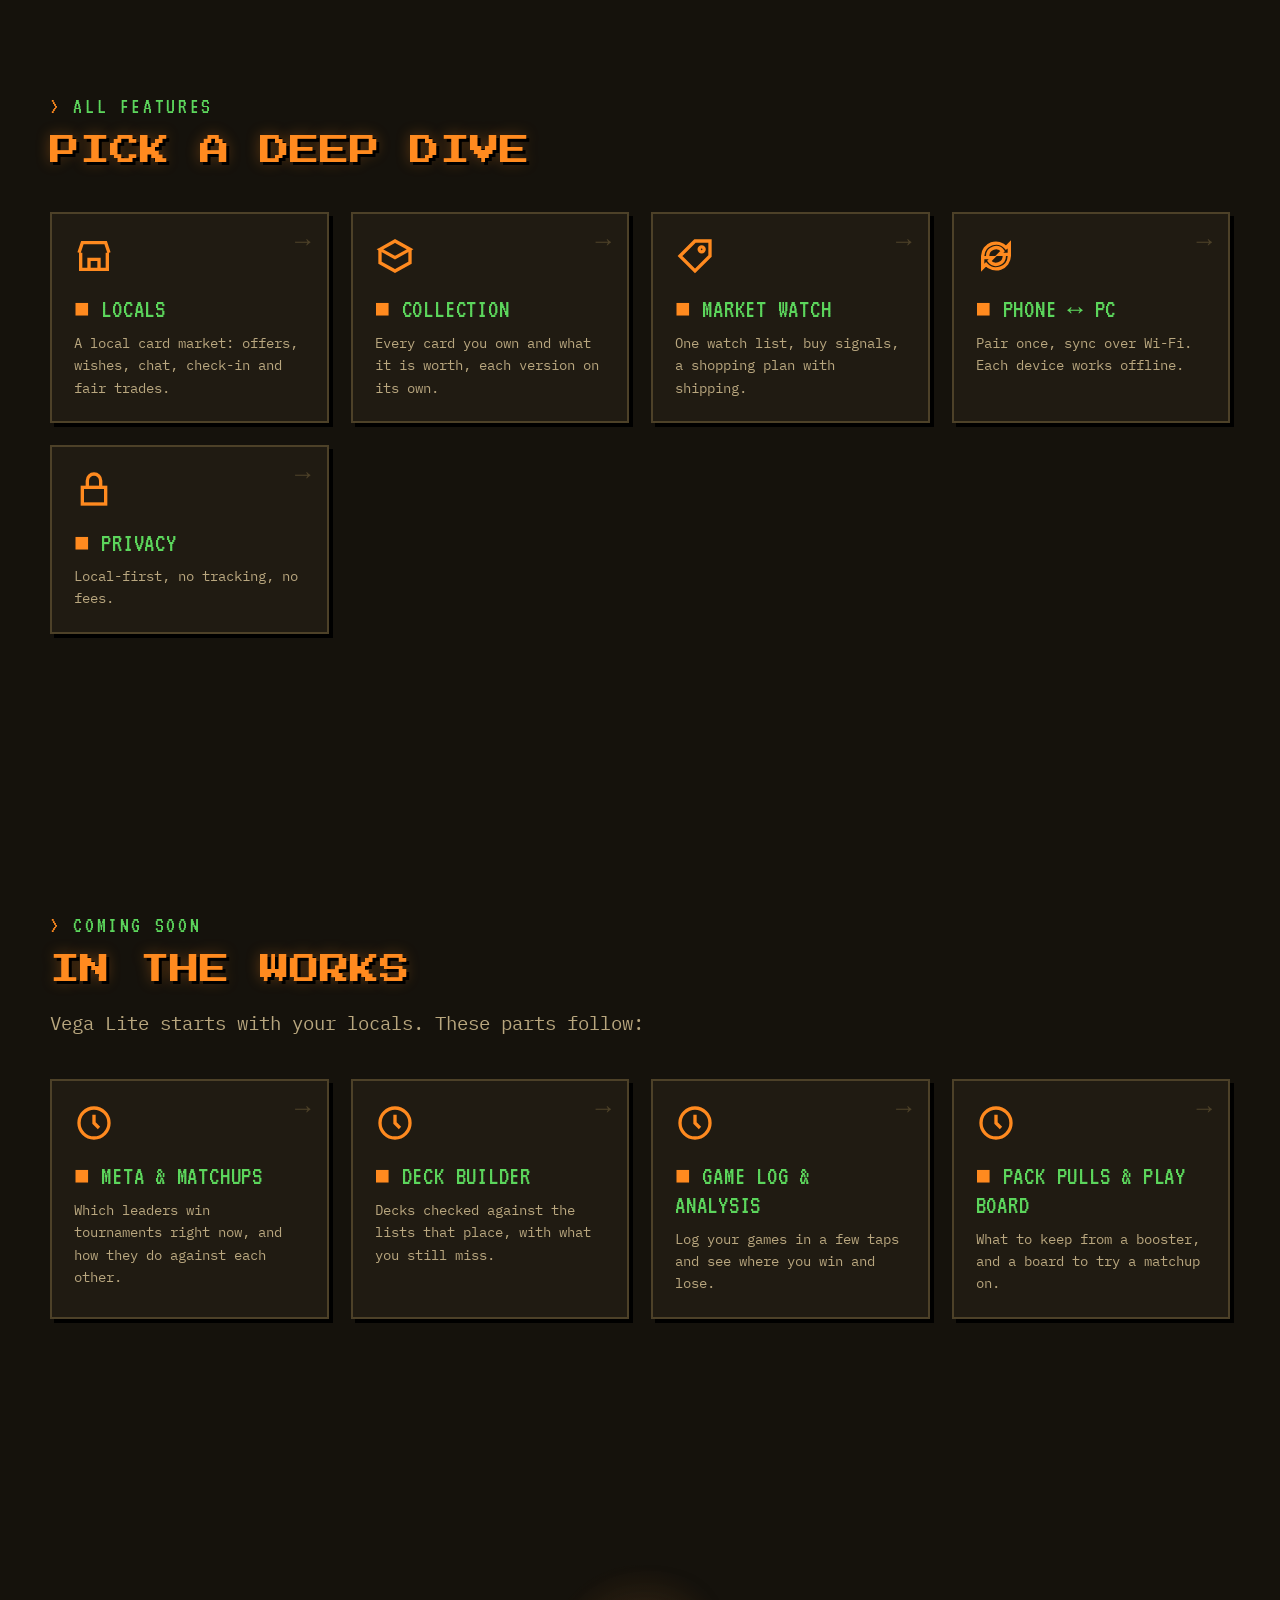
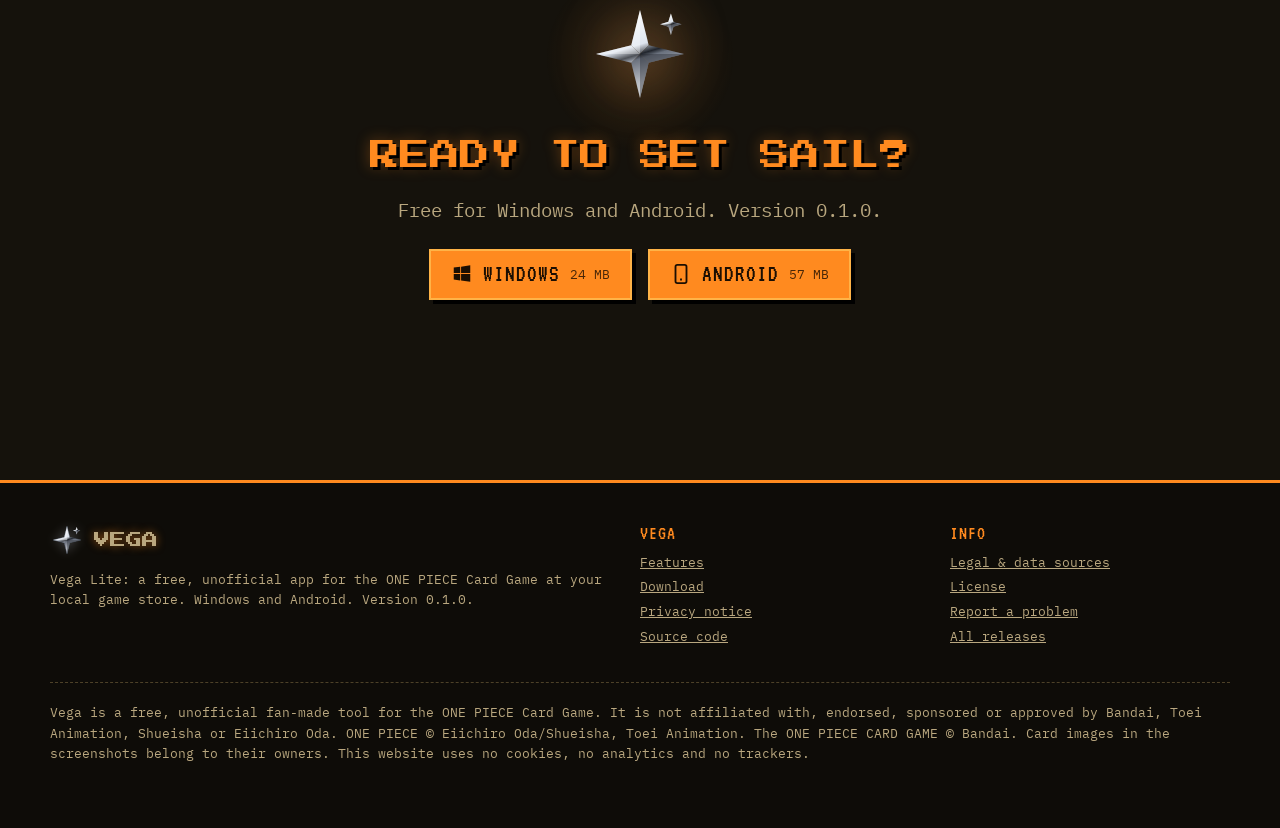
==== commit 5235380a: "Privacy notice on the legal page: this website (GitHub Pages), the app, the optional local card mark" ====
--- a/docs/index.html
+++ b/docs/index.html
@@ -215,7 +215,7 @@
         <ul>
           <li><a href="features.html">Features</a></li>
           <li><a href="download.html">Download</a></li>
-          <li><a href="features.html#privacy">Privacy</a></li>
+          <li><a href="legal.html#privacy">Privacy notice</a></li>
           <li><a href="#" data-repo>Source code</a></li>
         </ul>
       </div>
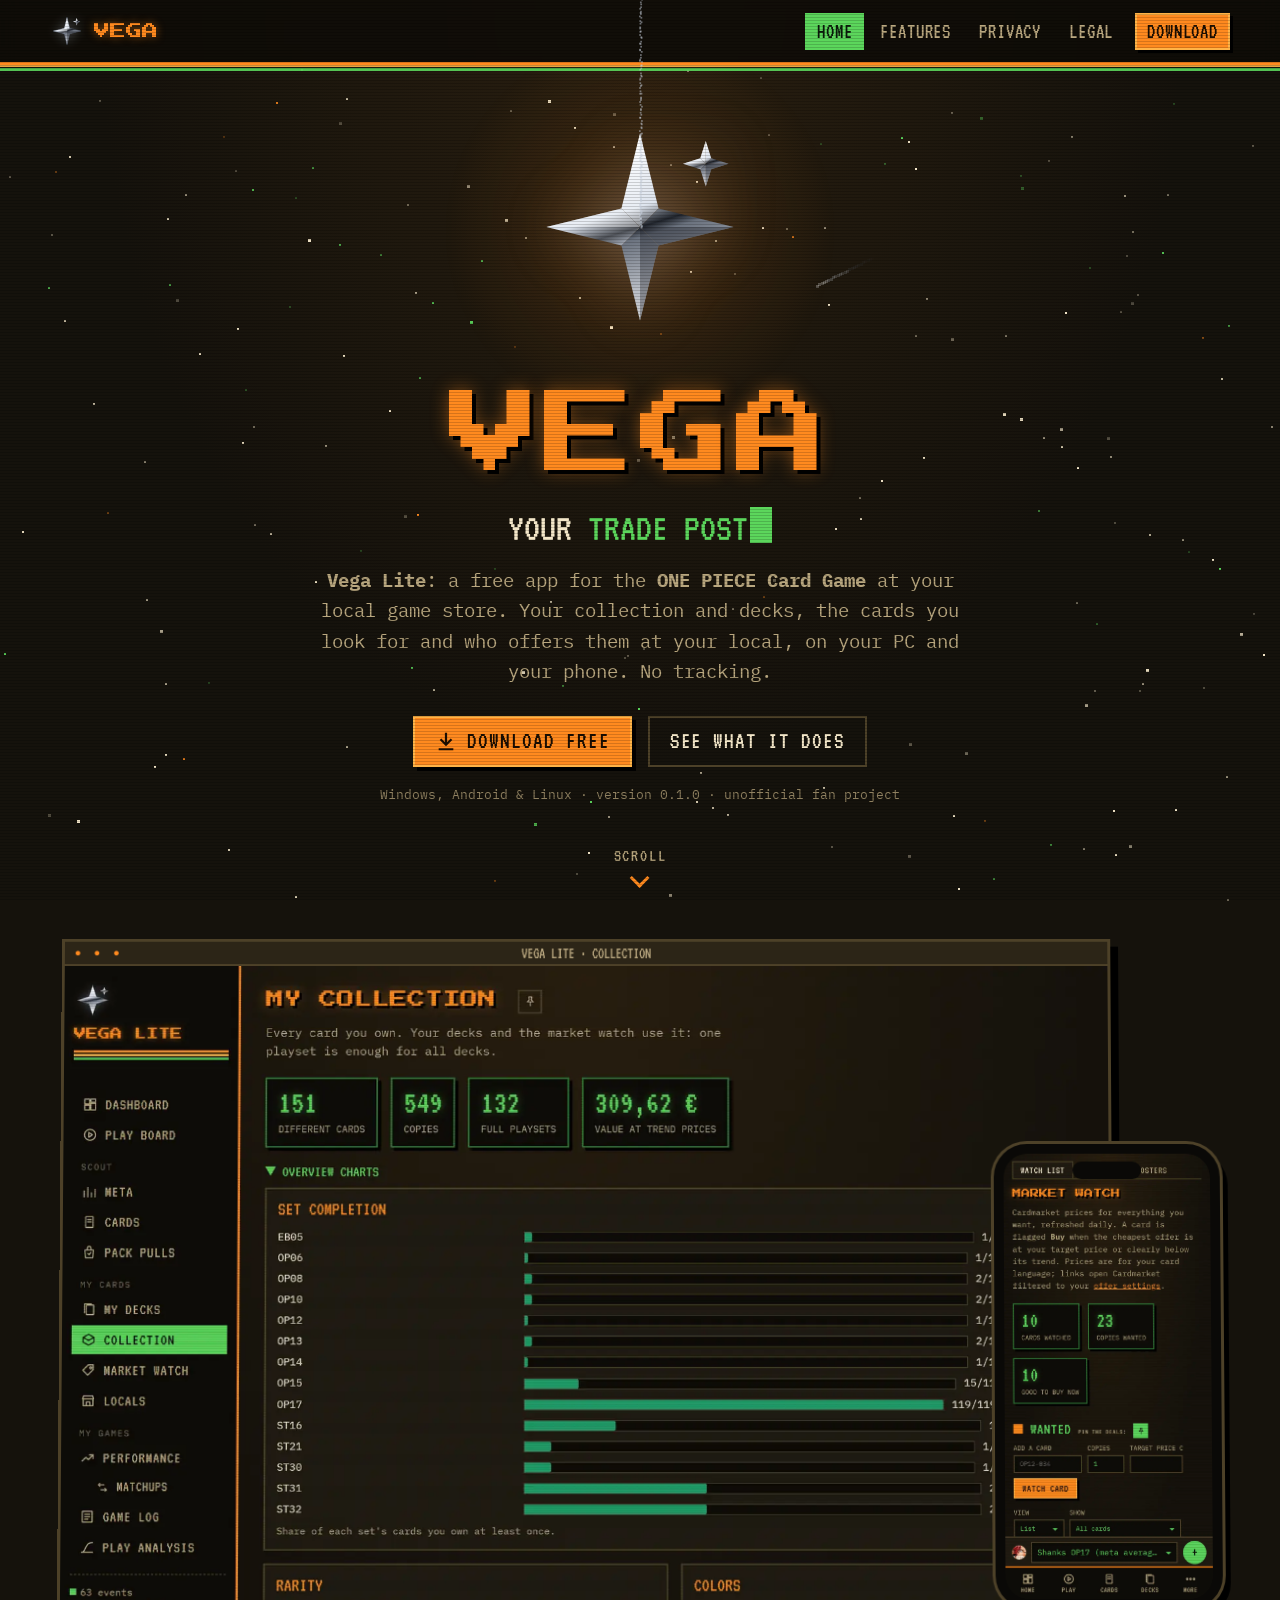
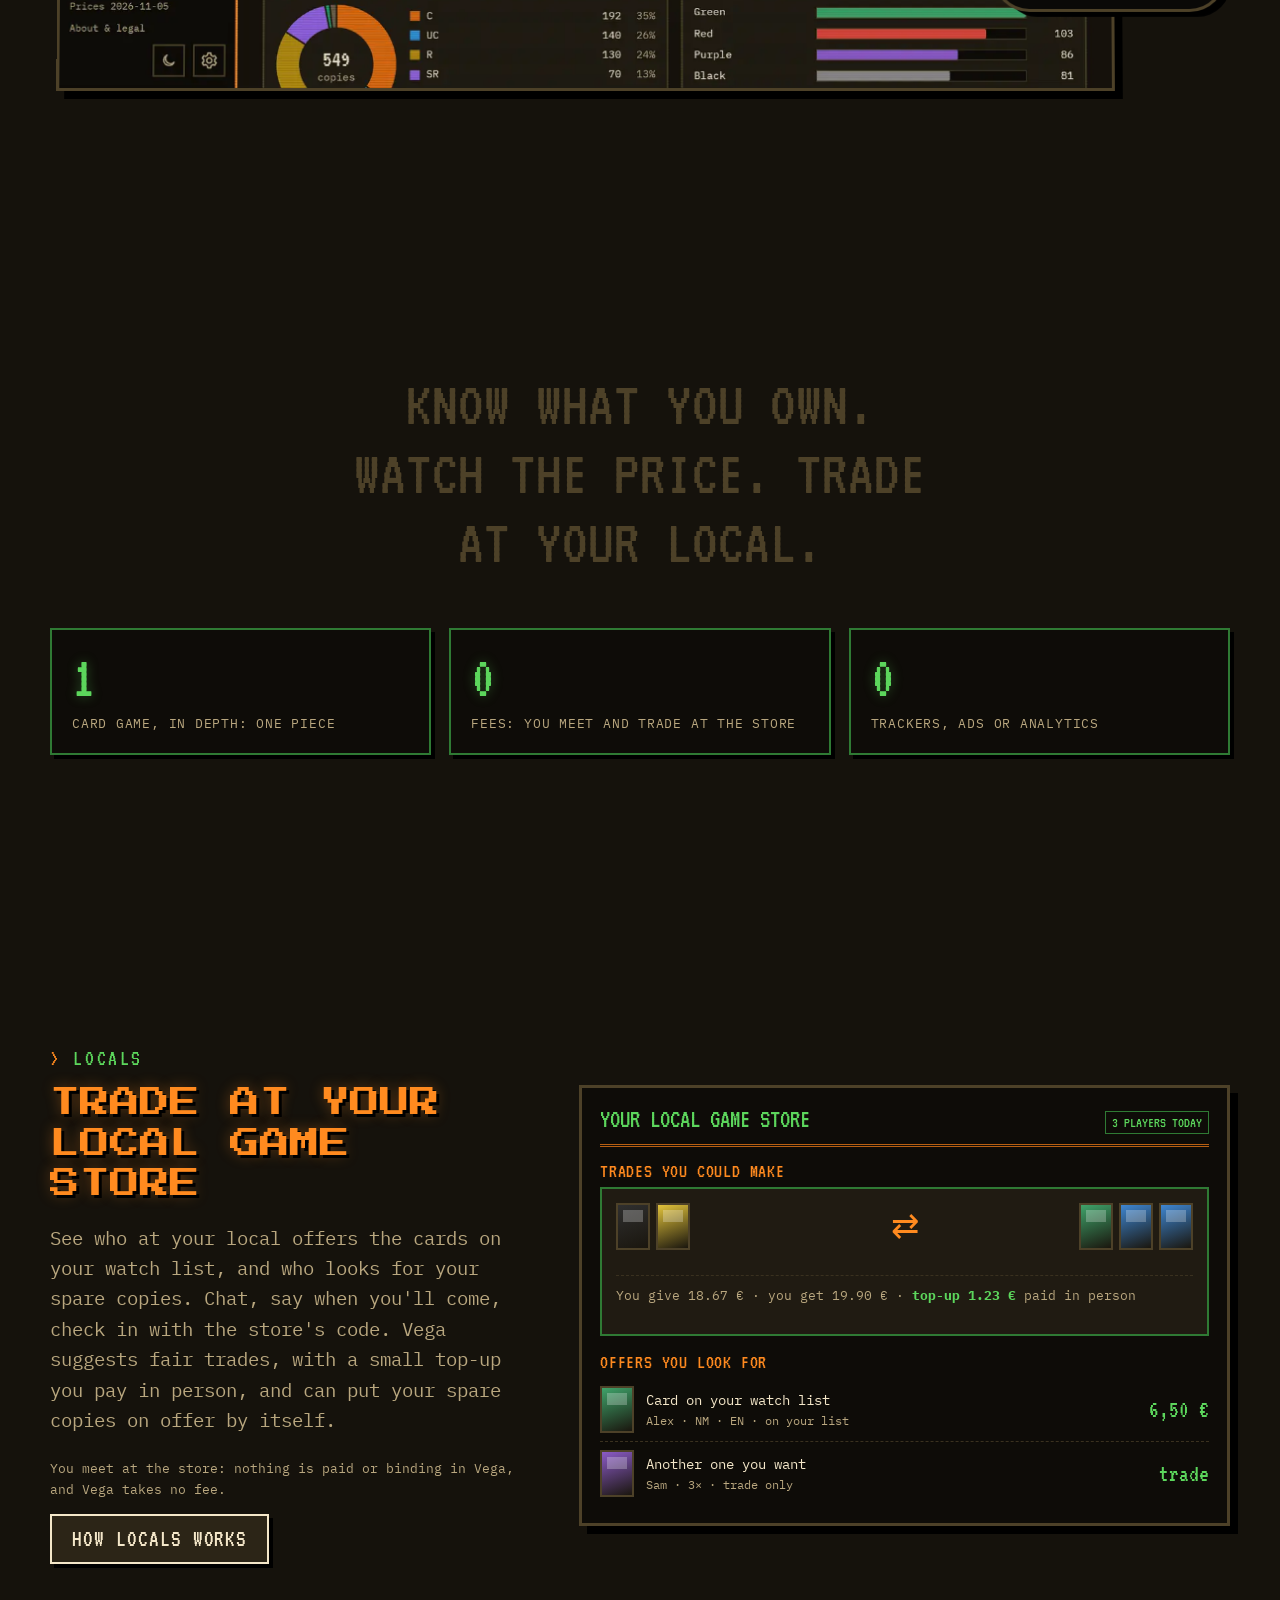
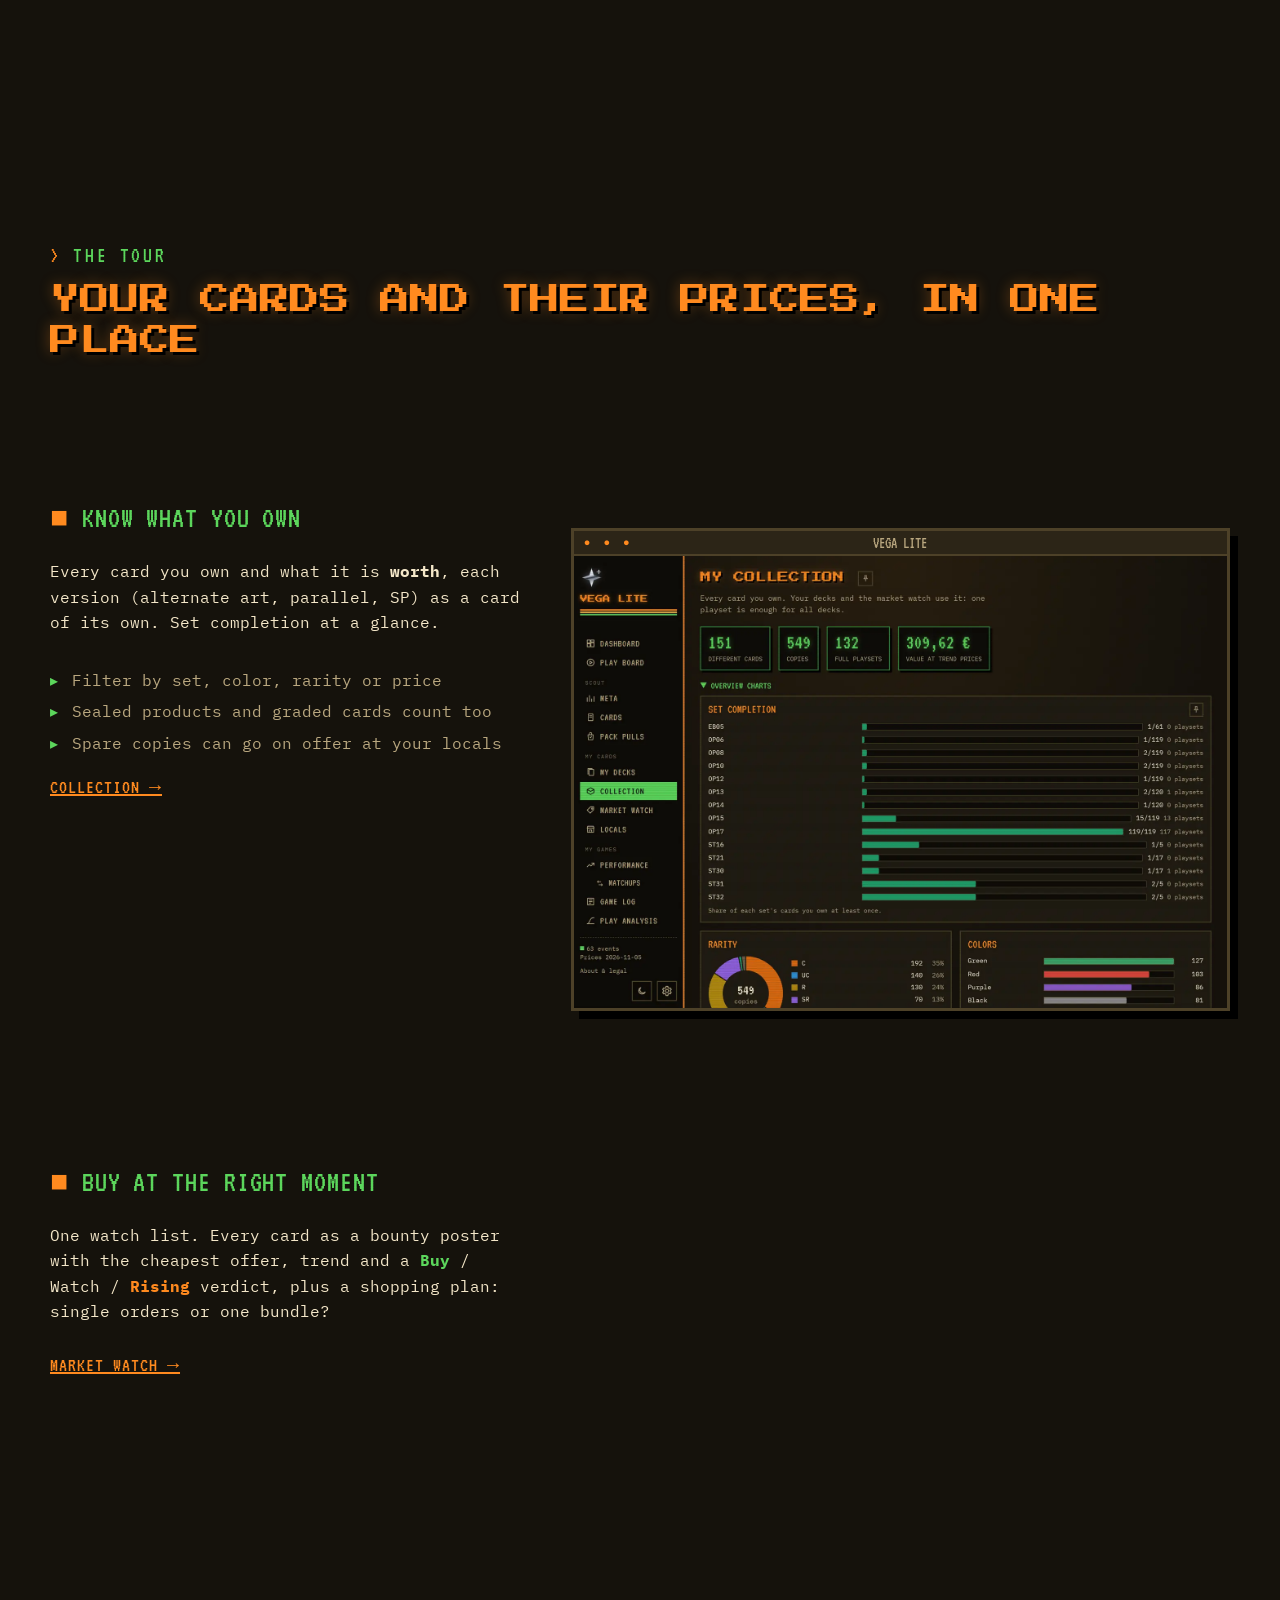
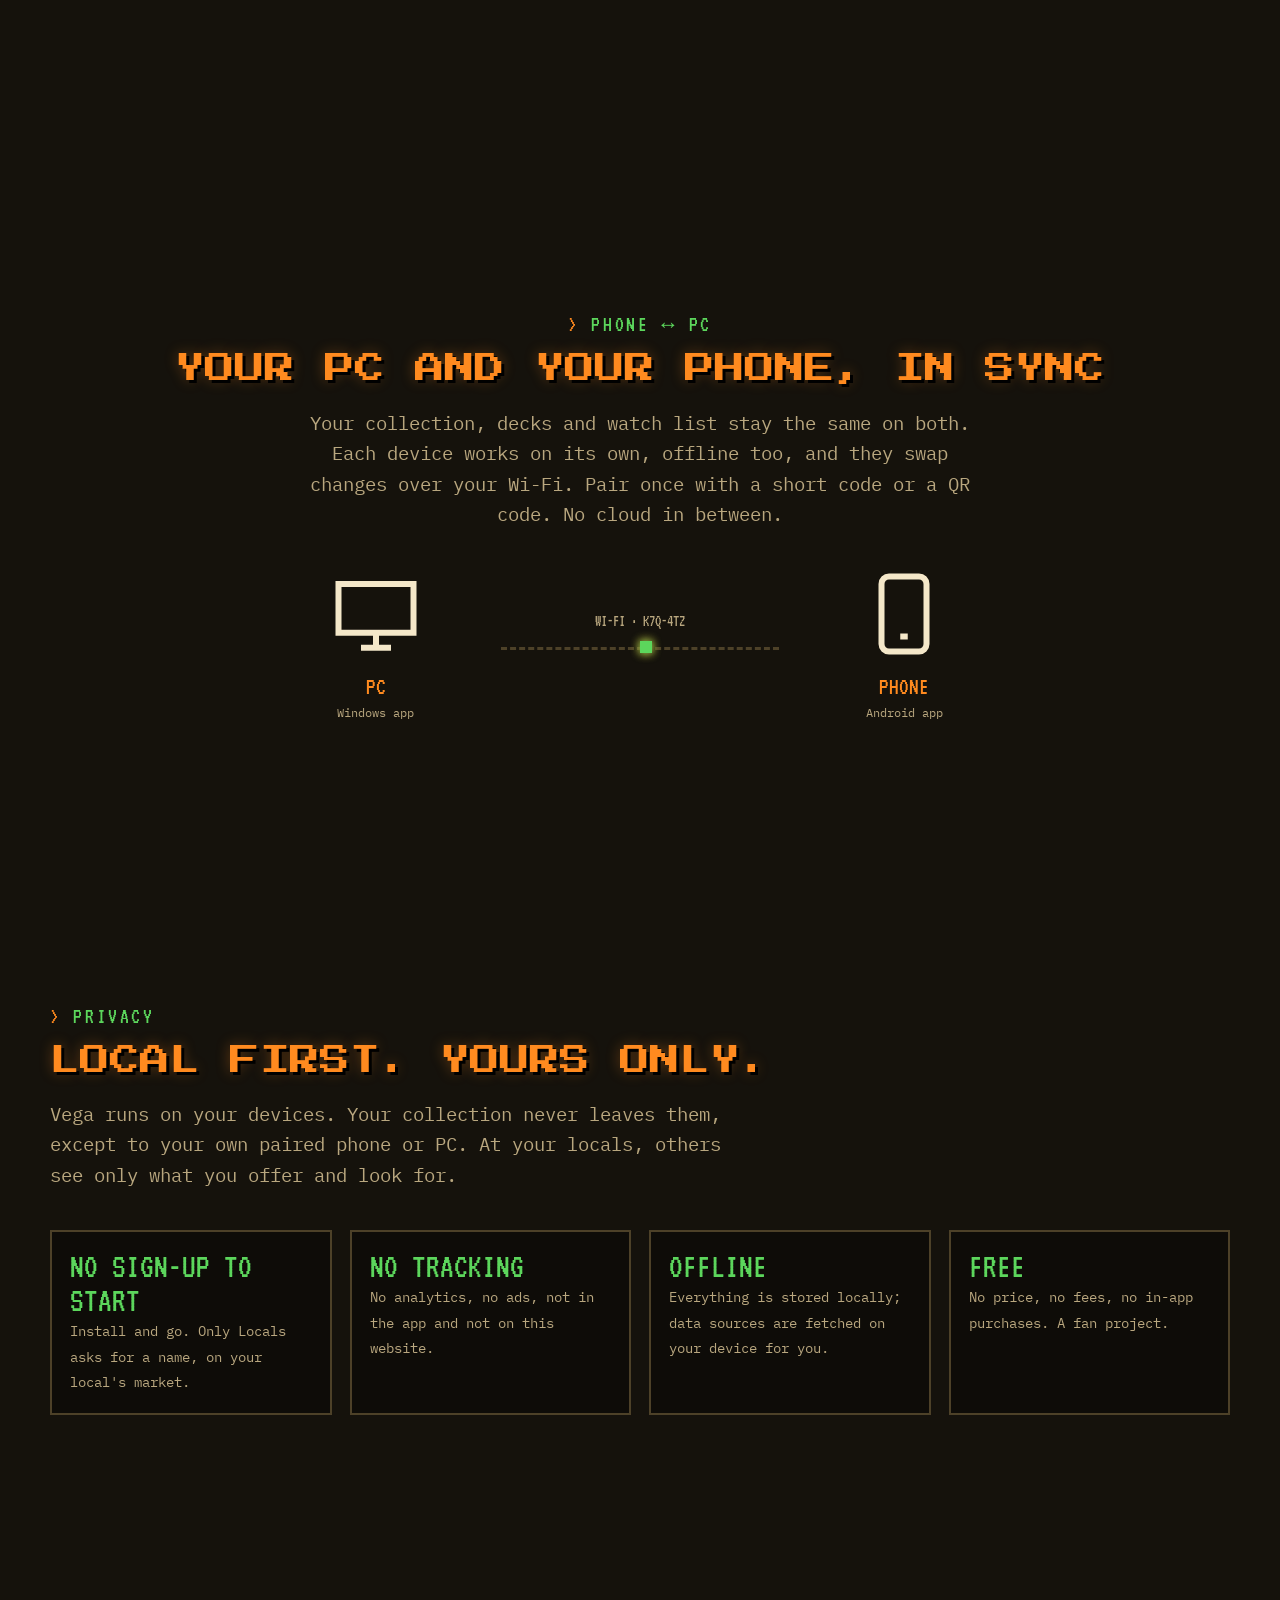
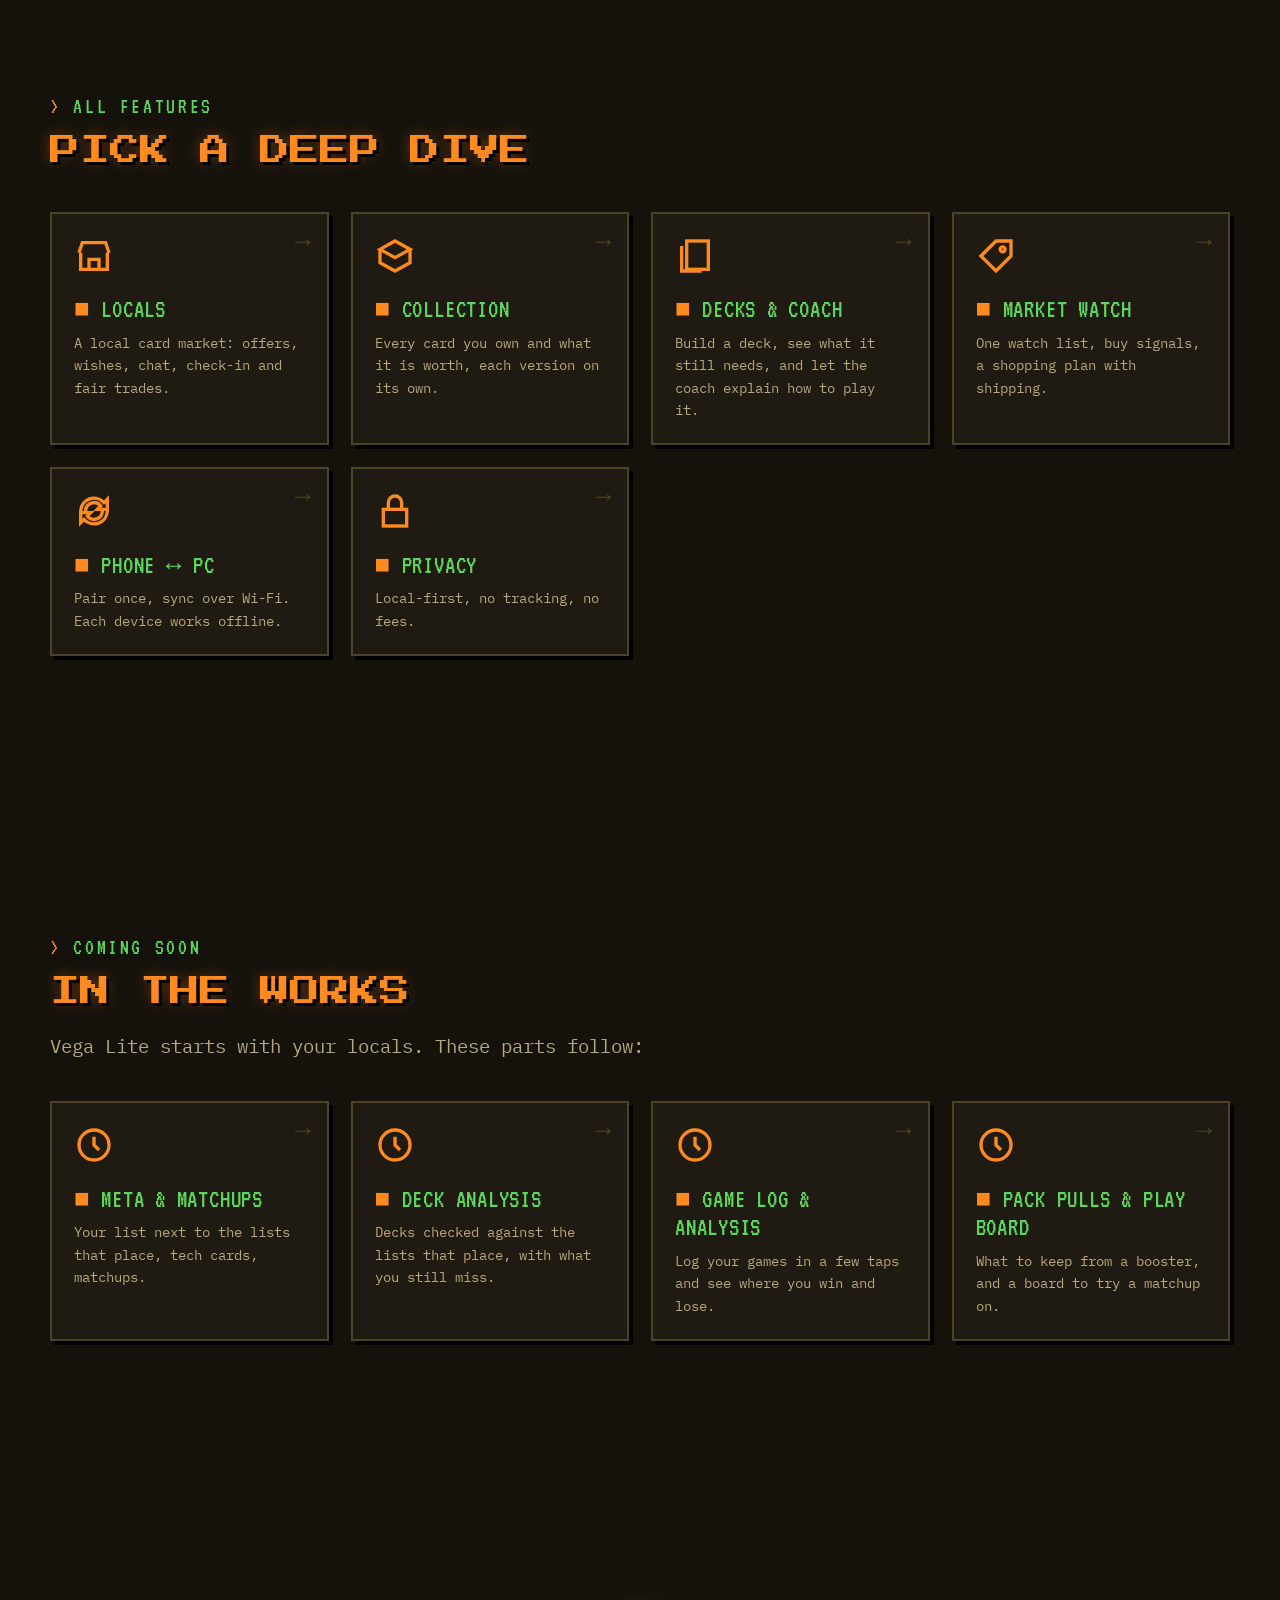
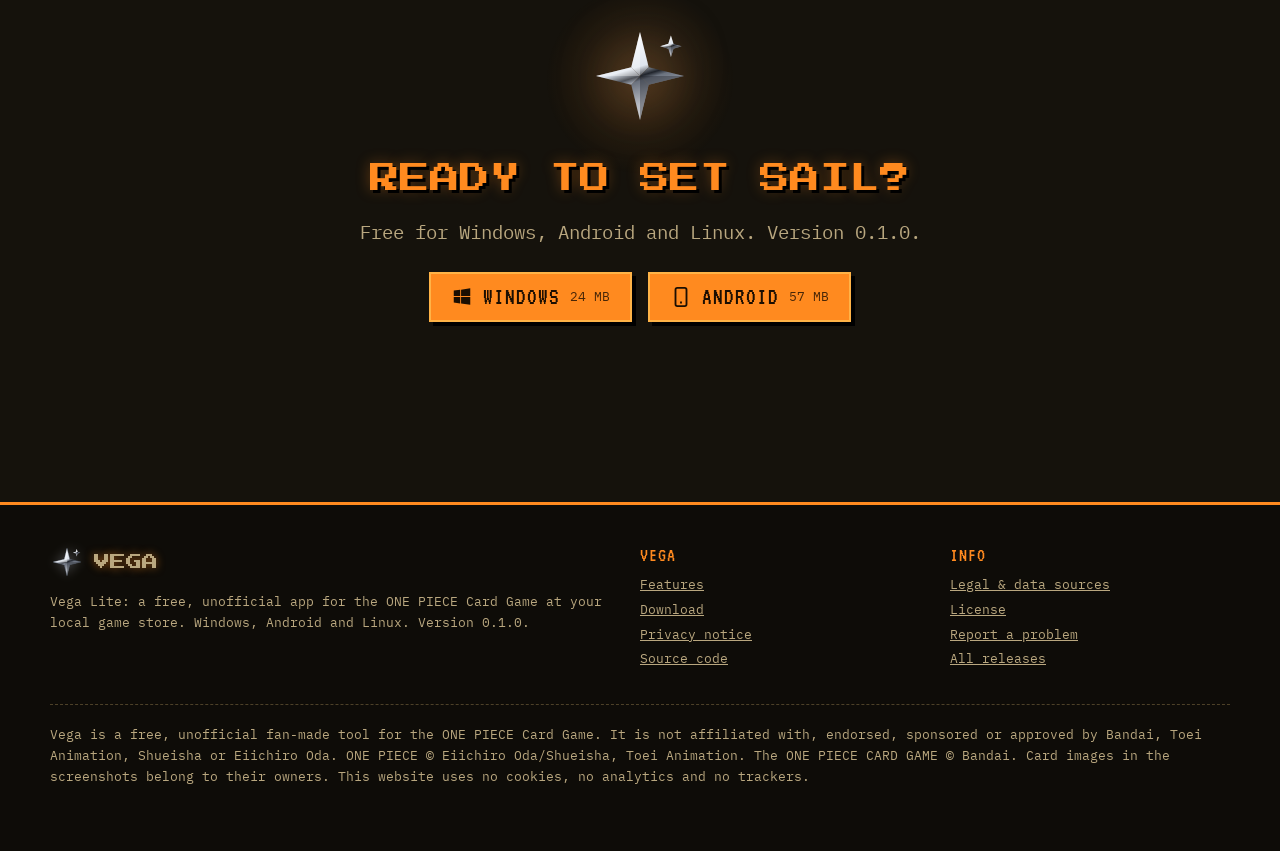
==== commit f8a37a6d: "Decks & coach among the features, a Linux download, the deck coach in the privacy notice Co-Authored" ====
--- a/docs/index.html
+++ b/docs/index.html
@@ -4,11 +4,11 @@
 <meta charset="utf-8">
 <meta name="viewport" content="width=device-width, initial-scale=1">
 <title>Vega Lite · trade ONE PIECE cards at your local game store</title>
-<meta name="description" content="Vega Lite is a free, unofficial app for the ONE PIECE Card Game at your local game store: your collection, the cards you look for with their Cardmarket prices, and who offers and looks for what at your local. Windows and Android, no tracking.">
+<meta name="description" content="Vega Lite is a free, unofficial app for the ONE PIECE Card Game at your local game store: your collection, the cards you look for with their Cardmarket prices, and who offers and looks for what at your local. Windows, Android and Linux, no tracking.">
 <meta name="theme-color" content="#15120C">
 <meta name="referrer" content="no-referrer">
 <meta property="og:title" content="Vega Lite · trade ONE PIECE cards at your local game store">
-<meta property="og:description" content="Vega Lite is a free, unofficial app for the ONE PIECE Card Game at your local game store: your collection, the cards you look for with their Cardmarket prices, and who offers and looks for what at your local. Windows and Android, no tracking.">
+<meta property="og:description" content="Vega Lite is a free, unofficial app for the ONE PIECE Card Game at your local game store: your collection, the cards you look for with their Cardmarket prices, and who offers and looks for what at your local. Windows, Android and Linux, no tracking.">
 <meta property="og:image" content="assets/img/vega-512.png">
 <link rel="icon" type="image/png" sizes="32x32" href="assets/img/vega-32.png">
 <link rel="apple-touch-icon" href="assets/img/vega-192.png">
@@ -32,14 +32,14 @@
   <div class="wrap">
     <div class="hero-star"><svg viewBox="-1.25 -1.25 2.5 2.5" aria-hidden="true" focusable="false"><defs><linearGradient id="heroChromeA" gradientUnits="userSpaceOnUse" x1="-0.3000" y1="-1.0000" x2="0.3000" y2="1.0000"><stop offset="0" stop-color="#fff"/><stop offset="0.4" stop-color="#d6deea"/><stop offset="0.5" stop-color="#242830"/><stop offset="0.55" stop-color="#808896"/><stop offset="0.8" stop-color="#e2e6ee"/><stop offset="1" stop-color="#fff"/></linearGradient><linearGradient id="heroChromeB" gradientUnits="userSpaceOnUse" x1="0.6297" y1="-0.9189" x2="0.7757" y2="-0.4324"><stop offset="0" stop-color="#fff"/><stop offset="0.4" stop-color="#d6deea"/><stop offset="0.5" stop-color="#242830"/><stop offset="0.55" stop-color="#808896"/><stop offset="0.8" stop-color="#e2e6ee"/><stop offset="1" stop-color="#fff"/></linearGradient></defs><path d="M0.0000 0.0000 L0.0000 -1.0000 L-0.1980 -0.1980Z" fill="url(#heroChromeA)"/><path d="M0.0000 0.0000 L0.0000 -1.0000 L-0.1980 -0.1980Z" fill="#fff" fill-opacity="0.462"/><path d="M0.0000 0.0000 L0.0000 -1.0000 L0.1980 -0.1980Z" fill="url(#heroChromeA)"/><path d="M0.0000 0.0000 L0.0000 -1.0000 L0.1980 -0.1980Z" fill="#fff" fill-opacity="0.191"/><path d="M0.0000 0.0000 L1.0000 0.0000 L0.1980 -0.1980Z" fill="url(#heroChromeA)"/><path d="M0.0000 0.0000 L1.0000 0.0000 L0.1980 -0.1980Z" fill="#14161c" fill-opacity="0.191"/><path d="M0.0000 0.0000 L1.0000 0.0000 L0.1980 0.1980Z" fill="url(#heroChromeA)"/><path d="M0.0000 0.0000 L1.0000 0.0000 L0.1980 0.1980Z" fill="#14161c" fill-opacity="0.462"/><path d="M0.0000 0.0000 L0.0000 1.0000 L0.1980 0.1980Z" fill="url(#heroChromeA)"/><path d="M0.0000 0.0000 L0.0000 1.0000 L0.1980 0.1980Z" fill="#14161c" fill-opacity="0.462"/><path d="M0.0000 0.0000 L0.0000 1.0000 L-0.1980 0.1980Z" fill="url(#heroChromeA)"/><path d="M0.0000 0.0000 L0.0000 1.0000 L-0.1980 0.1980Z" fill="#14161c" fill-opacity="0.191"/><path d="M0.0000 0.0000 L-1.0000 0.0000 L-0.1980 0.1980Z" fill="url(#heroChromeA)"/><path d="M0.0000 0.0000 L-1.0000 0.0000 L-0.1980 0.1980Z" fill="#fff" fill-opacity="0.191"/><path d="M0.0000 0.0000 L-1.0000 0.0000 L-0.1980 -0.1980Z" fill="url(#heroChromeA)"/><path d="M0.0000 0.0000 L-1.0000 0.0000 L-0.1980 -0.1980Z" fill="#fff" fill-opacity="0.462"/><path d="M0.7027 -0.6757 L0.7027 -0.9189 L0.6442 -0.7342Z" fill="url(#heroChromeB)"/><path d="M0.7027 -0.6757 L0.7027 -0.9189 L0.6442 -0.7342Z" fill="#fff" fill-opacity="0.462"/><path d="M0.7027 -0.6757 L0.7027 -0.9189 L0.7612 -0.7342Z" fill="url(#heroChromeB)"/><path d="M0.7027 -0.6757 L0.7027 -0.9189 L0.7612 -0.7342Z" fill="#fff" fill-opacity="0.191"/><path d="M0.7027 -0.6757 L0.9459 -0.6757 L0.7612 -0.7342Z" fill="url(#heroChromeB)"/><path d="M0.7027 -0.6757 L0.9459 -0.6757 L0.7612 -0.7342Z" fill="#14161c" fill-opacity="0.191"/><path d="M0.7027 -0.6757 L0.9459 -0.6757 L0.7612 -0.6172Z" fill="url(#heroChromeB)"/><path d="M0.7027 -0.6757 L0.9459 -0.6757 L0.7612 -0.6172Z" fill="#14161c" fill-opacity="0.462"/><path d="M0.7027 -0.6757 L0.7027 -0.4324 L0.7612 -0.6172Z" fill="url(#heroChromeB)"/><path d="M0.7027 -0.6757 L0.7027 -0.4324 L0.7612 -0.6172Z" fill="#14161c" fill-opacity="0.462"/><path d="M0.7027 -0.6757 L0.7027 -0.4324 L0.6442 -0.6172Z" fill="url(#heroChromeB)"/><path d="M0.7027 -0.6757 L0.7027 -0.4324 L0.6442 -0.6172Z" fill="#14161c" fill-opacity="0.191"/><path d="M0.7027 -0.6757 L0.4595 -0.6757 L0.6442 -0.6172Z" fill="url(#heroChromeB)"/><path d="M0.7027 -0.6757 L0.4595 -0.6757 L0.6442 -0.6172Z" fill="#fff" fill-opacity="0.191"/><path d="M0.7027 -0.6757 L0.4595 -0.6757 L0.6442 -0.7342Z" fill="url(#heroChromeB)"/><path d="M0.7027 -0.6757 L0.4595 -0.6757 L0.6442 -0.7342Z" fill="#fff" fill-opacity="0.462"/></svg></div>
     <h1 id="hero-title" aria-label="Vega"><span>V</span><span>E</span><span>G</span><span>A</span></h1>
-    <p class="tagline">Your <span class="typed" data-words="trade post|collection|market watch|price check">trade post</span><span class="cursor" aria-hidden="true"></span></p>
-    <p class="lede"><b>Vega Lite</b>: a free app for the <b>ONE PIECE Card Game</b> at your local game store. Your collection, the
-      cards you look for and who offers them at your local, on your PC and your phone. No tracking.</p>
+    <p class="tagline">Your <span class="typed" data-words="trade post|collection|deck coach|market watch">trade post</span><span class="cursor" aria-hidden="true"></span></p>
+    <p class="lede"><b>Vega Lite</b>: a free app for the <b>ONE PIECE Card Game</b> at your local game store. Your collection and
+      decks, the cards you look for and who offers them at your local, on your PC and your phone. No tracking.</p>
     <div class="btns">
       <a class="btn primary" href="download.html" data-dl-auto><svg viewBox="0 0 24 24" fill="none" stroke="currentColor" stroke-width="2.4" aria-hidden="true"><path d="M12 3v12M6 10l6 6 6-6M4 21h16"/></svg><span data-dl-auto-label>Download free</span></a>
       <a class="btn ghost" href="#tour">See what it does</a>
     </div>
-    <p class="fine">Windows &amp; Android · version <span data-version>0.1.0</span> · unofficial fan project</p>
+    <p class="fine">Windows, Android &amp; Linux · version <span data-version>0.1.0</span> · unofficial fan project</p>
   </div>
   <div class="scrollhint" aria-hidden="true">Scroll<i></i></div>
 </section>
@@ -137,7 +137,7 @@
   <div class="wrap">
     <p class="kicker rv">Phone ↔ PC</p>
     <h2 id="sync-title" class="rv">Your PC and your phone, in sync</h2>
-    <p class="lede rv">Your collection and watch list stay the same on both. Each device works on its own, offline too, and
+    <p class="lede rv">Your collection, decks and watch list stay the same on both. Each device works on its own, offline too, and
       they swap changes over your Wi-Fi. Pair once with a short code or a QR code. No cloud in between.</p>
     <div class="sync rv">
       <div class="node"><svg viewBox="0 0 24 24" fill="none" stroke="currentColor" stroke-width="1.6" aria-hidden="true"><rect x="2" y="4" width="20" height="13"/><path d="M8 21h8M12 17v4"/></svg><b>PC</b><span>Windows app</span></div>
@@ -168,6 +168,7 @@
     <div class="cards">
       <a class="fcard rv" href="features.html#locals"><svg class="ico" viewBox="0 0 24 24" fill="none" stroke="currentColor" stroke-width="2" aria-hidden="true"><path d="M3 10l2-6h14l2 6M4 10v10h16V10M9 20v-6h6v6"/></svg><h3>Locals</h3><p>A local card market: offers, wishes, chat, check-in and fair trades.</p></a>
       <a class="fcard rv d1" href="features.html#collection"><svg class="ico" viewBox="0 0 24 24" fill="none" stroke="currentColor" stroke-width="2" aria-hidden="true"><path d="M3 8l9-5 9 5-9 5-9-5z"/><path d="M3 8v8l9 5 9-5V8"/></svg><h3>Collection</h3><p>Every card you own and what it is worth, each version on its own.</p></a>
+      <a class="fcard rv d2" href="features.html#decks"><svg class="ico" viewBox="0 0 24 24" fill="none" stroke="currentColor" stroke-width="2" aria-hidden="true"><rect x="7" y="3" width="13" height="17"/><path d="M4 6v15h12"/></svg><h3>Decks &amp; coach</h3><p>Build a deck, see what it still needs, and let the coach explain how to play it.</p></a>
       <a class="fcard rv d2" href="features.html#market"><svg class="ico" viewBox="0 0 24 24" fill="none" stroke="currentColor" stroke-width="2" aria-hidden="true"><path d="M3 12l9-9h9v9l-9 9z"/><circle cx="16" cy="8" r="1.5"/></svg><h3>Market watch</h3><p>One watch list, buy signals, a shopping plan with shipping.</p></a>
       <a class="fcard rv" href="features.html#sync"><svg class="ico" viewBox="0 0 24 24" fill="none" stroke="currentColor" stroke-width="2" aria-hidden="true"><path d="M4 12a8 8 0 0114-5l2-2v6h-6l2-2a5 5 0 00-9 3M20 12a8 8 0 01-14 5l-2 2v-6h6l-2 2a5 5 0 009-3"/></svg><h3>Phone ↔ PC</h3><p>Pair once, sync over Wi-Fi. Each device works offline.</p></a>
       <a class="fcard rv d1" href="features.html#privacy"><svg class="ico" viewBox="0 0 24 24" fill="none" stroke="currentColor" stroke-width="2" aria-hidden="true"><rect x="5" y="11" width="14" height="10"/><path d="M8 11V7a4 4 0 018 0v4"/></svg><h3>Privacy</h3><p>Local-first, no tracking, no fees.</p></a>
@@ -181,8 +182,8 @@
     <h2 id="soon-title" class="rv">In the works</h2>
     <p class="lede rv">Vega Lite starts with your locals. These parts follow:</p>
     <div class="cards">
-      <a class="fcard rv" href="features.html#soon"><svg class="ico" viewBox="0 0 24 24" fill="none" stroke="currentColor" stroke-width="2" aria-hidden="true"><circle cx="12" cy="12" r="9"/><path d="M12 7v5l3 3"/></svg><h3>Meta &amp; matchups</h3><p>Which leaders win tournaments right now, and how they do against each other.</p></a>
-      <a class="fcard rv d1" href="features.html#soon"><svg class="ico" viewBox="0 0 24 24" fill="none" stroke="currentColor" stroke-width="2" aria-hidden="true"><circle cx="12" cy="12" r="9"/><path d="M12 7v5l3 3"/></svg><h3>Deck builder</h3><p>Decks checked against the lists that place, with what you still miss.</p></a>
+      <a class="fcard rv" href="features.html#soon"><svg class="ico" viewBox="0 0 24 24" fill="none" stroke="currentColor" stroke-width="2" aria-hidden="true"><circle cx="12" cy="12" r="9"/><path d="M12 7v5l3 3"/></svg><h3>Meta &amp; matchups</h3><p>Your list next to the lists that place, tech cards, matchups.</p></a>
+      <a class="fcard rv d1" href="features.html#soon"><svg class="ico" viewBox="0 0 24 24" fill="none" stroke="currentColor" stroke-width="2" aria-hidden="true"><circle cx="12" cy="12" r="9"/><path d="M12 7v5l3 3"/></svg><h3>Deck analysis</h3><p>Decks checked against the lists that place, with what you still miss.</p></a>
       <a class="fcard rv d2" href="features.html#soon"><svg class="ico" viewBox="0 0 24 24" fill="none" stroke="currentColor" stroke-width="2" aria-hidden="true"><circle cx="12" cy="12" r="9"/><path d="M12 7v5l3 3"/></svg><h3>Game log &amp; analysis</h3><p>Log your games in a few taps and see where you win and lose.</p></a>
       <a class="fcard rv" href="features.html#soon"><svg class="ico" viewBox="0 0 24 24" fill="none" stroke="currentColor" stroke-width="2" aria-hidden="true"><circle cx="12" cy="12" r="9"/><path d="M12 7v5l3 3"/></svg><h3>Pack pulls &amp; play board</h3><p>What to keep from a booster, and a board to try a matchup on.</p></a>
     </div>
@@ -193,7 +194,7 @@
   <div class="wrap">
     <div class="hero-star rv pop" style="width:110px;margin-bottom:20px;transform:none;opacity:1"><svg viewBox="-1.25 -1.25 2.5 2.5" aria-hidden="true" focusable="false"><defs><linearGradient id="heroChromeA" gradientUnits="userSpaceOnUse" x1="-0.3000" y1="-1.0000" x2="0.3000" y2="1.0000"><stop offset="0" stop-color="#fff"/><stop offset="0.4" stop-color="#d6deea"/><stop offset="0.5" stop-color="#242830"/><stop offset="0.55" stop-color="#808896"/><stop offset="0.8" stop-color="#e2e6ee"/><stop offset="1" stop-color="#fff"/></linearGradient><linearGradient id="heroChromeB" gradientUnits="userSpaceOnUse" x1="0.6297" y1="-0.9189" x2="0.7757" y2="-0.4324"><stop offset="0" stop-color="#fff"/><stop offset="0.4" stop-color="#d6deea"/><stop offset="0.5" stop-color="#242830"/><stop offset="0.55" stop-color="#808896"/><stop offset="0.8" stop-color="#e2e6ee"/><stop offset="1" stop-color="#fff"/></linearGradient></defs><path d="M0.0000 0.0000 L0.0000 -1.0000 L-0.1980 -0.1980Z" fill="url(#heroChromeA)"/><path d="M0.0000 0.0000 L0.0000 -1.0000 L-0.1980 -0.1980Z" fill="#fff" fill-opacity="0.462"/><path d="M0.0000 0.0000 L0.0000 -1.0000 L0.1980 -0.1980Z" fill="url(#heroChromeA)"/><path d="M0.0000 0.0000 L0.0000 -1.0000 L0.1980 -0.1980Z" fill="#fff" fill-opacity="0.191"/><path d="M0.0000 0.0000 L1.0000 0.0000 L0.1980 -0.1980Z" fill="url(#heroChromeA)"/><path d="M0.0000 0.0000 L1.0000 0.0000 L0.1980 -0.1980Z" fill="#14161c" fill-opacity="0.191"/><path d="M0.0000 0.0000 L1.0000 0.0000 L0.1980 0.1980Z" fill="url(#heroChromeA)"/><path d="M0.0000 0.0000 L1.0000 0.0000 L0.1980 0.1980Z" fill="#14161c" fill-opacity="0.462"/><path d="M0.0000 0.0000 L0.0000 1.0000 L0.1980 0.1980Z" fill="url(#heroChromeA)"/><path d="M0.0000 0.0000 L0.0000 1.0000 L0.1980 0.1980Z" fill="#14161c" fill-opacity="0.462"/><path d="M0.0000 0.0000 L0.0000 1.0000 L-0.1980 0.1980Z" fill="url(#heroChromeA)"/><path d="M0.0000 0.0000 L0.0000 1.0000 L-0.1980 0.1980Z" fill="#14161c" fill-opacity="0.191"/><path d="M0.0000 0.0000 L-1.0000 0.0000 L-0.1980 0.1980Z" fill="url(#heroChromeA)"/><path d="M0.0000 0.0000 L-1.0000 0.0000 L-0.1980 0.1980Z" fill="#fff" fill-opacity="0.191"/><path d="M0.0000 0.0000 L-1.0000 0.0000 L-0.1980 -0.1980Z" fill="url(#heroChromeA)"/><path d="M0.0000 0.0000 L-1.0000 0.0000 L-0.1980 -0.1980Z" fill="#fff" fill-opacity="0.462"/><path d="M0.7027 -0.6757 L0.7027 -0.9189 L0.6442 -0.7342Z" fill="url(#heroChromeB)"/><path d="M0.7027 -0.6757 L0.7027 -0.9189 L0.6442 -0.7342Z" fill="#fff" fill-opacity="0.462"/><path d="M0.7027 -0.6757 L0.7027 -0.9189 L0.7612 -0.7342Z" fill="url(#heroChromeB)"/><path d="M0.7027 -0.6757 L0.7027 -0.9189 L0.7612 -0.7342Z" fill="#fff" fill-opacity="0.191"/><path d="M0.7027 -0.6757 L0.9459 -0.6757 L0.7612 -0.7342Z" fill="url(#heroChromeB)"/><path d="M0.7027 -0.6757 L0.9459 -0.6757 L0.7612 -0.7342Z" fill="#14161c" fill-opacity="0.191"/><path d="M0.7027 -0.6757 L0.9459 -0.6757 L0.7612 -0.6172Z" fill="url(#heroChromeB)"/><path d="M0.7027 -0.6757 L0.9459 -0.6757 L0.7612 -0.6172Z" fill="#14161c" fill-opacity="0.462"/><path d="M0.7027 -0.6757 L0.7027 -0.4324 L0.7612 -0.6172Z" fill="url(#heroChromeB)"/><path d="M0.7027 -0.6757 L0.7027 -0.4324 L0.7612 -0.6172Z" fill="#14161c" fill-opacity="0.462"/><path d="M0.7027 -0.6757 L0.7027 -0.4324 L0.6442 -0.6172Z" fill="url(#heroChromeB)"/><path d="M0.7027 -0.6757 L0.7027 -0.4324 L0.6442 -0.6172Z" fill="#14161c" fill-opacity="0.191"/><path d="M0.7027 -0.6757 L0.4595 -0.6757 L0.6442 -0.6172Z" fill="url(#heroChromeB)"/><path d="M0.7027 -0.6757 L0.4595 -0.6757 L0.6442 -0.6172Z" fill="#fff" fill-opacity="0.191"/><path d="M0.7027 -0.6757 L0.4595 -0.6757 L0.6442 -0.7342Z" fill="url(#heroChromeB)"/><path d="M0.7027 -0.6757 L0.4595 -0.6757 L0.6442 -0.7342Z" fill="#fff" fill-opacity="0.462"/></svg></div>
     <h2 id="dl-title" class="rv">Ready to set sail?</h2>
-    <p class="lede rv">Free for Windows and Android. Version <span data-version>0.1.0</span>.</p>
+    <p class="lede rv">Free for Windows, Android and Linux. Version <span data-version>0.1.0</span>.</p>
     <div class="btns rv" style="justify-content:center">
       <a class="btn primary" href="download.html#windows"><svg viewBox="0 0 24 24" fill="currentColor" aria-hidden="true"><path d="M3 5l7-1v7H3zM11 4l10-1.5V11H11zM3 12h7v7l-7-1zM11 12h10v8.5L11 19z"/></svg>Windows <small data-dl-size="lite-windows">24 MB</small></a>
       <a class="btn primary" href="download.html#android"><svg viewBox="0 0 24 24" fill="none" stroke="currentColor" stroke-width="2" aria-hidden="true"><rect x="6" y="2" width="12" height="20" rx="2"/><path d="M11 18h2"/></svg>Android <small data-dl-size="lite-android">57 MB</small></a>
@@ -207,7 +208,7 @@
     <div class="foot-grid">
       <div>
         <a class="brand" href="index.html" aria-label="Vega home"><svg viewBox="0 0 32 32" aria-hidden="true" focusable="false"><defs><linearGradient id="chrome" gradientUnits="userSpaceOnUse" x1="12.1" y1="3" x2="19.9" y2="29"><stop offset="0" stop-color="#fff"/><stop offset=".4" stop-color="#d6deea"/><stop offset=".5" stop-color="#242830"/><stop offset=".55" stop-color="#808896"/><stop offset=".8" stop-color="#e2e6ee"/><stop offset="1" stop-color="#fff"/></linearGradient><linearGradient id="chromeSpark" gradientUnits="userSpaceOnUse" x1="24.09" y1="3.72" x2="26.19" y2="10.72"><stop offset="0" stop-color="#fff"/><stop offset=".4" stop-color="#d6deea"/><stop offset=".5" stop-color="#242830"/><stop offset=".55" stop-color="#808896"/><stop offset=".8" stop-color="#e2e6ee"/><stop offset="1" stop-color="#fff"/></linearGradient></defs><path d="M16 3 L18.57 13.43 L29 16 L18.57 18.57 L16 29 L13.43 18.57 L3 16 L13.43 13.43Z" fill="url(#chrome)" stroke="#5c687a" stroke-width=".4" stroke-linejoin="round"/><path d="M16 16 L16 3 L13.43 13.43Z M16 16 L3 16 L13.43 13.43Z" fill="#fff" fill-opacity="0.46"/><path d="M16 16 L16 3 L18.57 13.43Z M16 16 L3 16 L13.43 18.57Z" fill="#fff" fill-opacity="0.19"/><path d="M16 16 L29 16 L18.57 18.57Z M16 16 L16 29 L18.57 18.57Z" fill="#14161c" fill-opacity="0.46"/><path d="M16 16 L29 16 L18.57 13.43Z M16 16 L16 29 L13.43 18.57Z" fill="#14161c" fill-opacity="0.19"/><path d="M25.14 3.72 L25.98 6.37 L28.64 7.22 L25.98 8.06 L25.14 10.72 L24.29 8.06 L21.64 7.22 L24.29 6.37Z" fill="url(#chromeSpark)"/><path d="M25.14 7.22 L25.14 3.72 L24.29 6.37Z M25.14 7.22 L21.64 7.22 L24.29 6.37Z" fill="#fff" fill-opacity="0.46"/><path d="M25.14 7.22 L25.14 3.72 L25.98 6.37Z M25.14 7.22 L21.64 7.22 L24.29 8.06Z" fill="#fff" fill-opacity="0.19"/><path d="M25.14 7.22 L28.64 7.22 L25.98 8.06Z M25.14 7.22 L25.14 10.72 L25.98 8.06Z" fill="#14161c" fill-opacity="0.46"/><path d="M25.14 7.22 L28.64 7.22 L25.98 6.37Z M25.14 7.22 L25.14 10.72 L24.29 8.06Z" fill="#14161c" fill-opacity="0.19"/></svg><span>Vega</span></a>
-        <p>Vega Lite: a free, unofficial app for the ONE PIECE Card Game at your local game store. Windows and Android.
+        <p>Vega Lite: a free, unofficial app for the ONE PIECE Card Game at your local game store. Windows, Android and Linux.
         Version <span data-version>0.1.0</span>.</p>
       </div>
       <div>
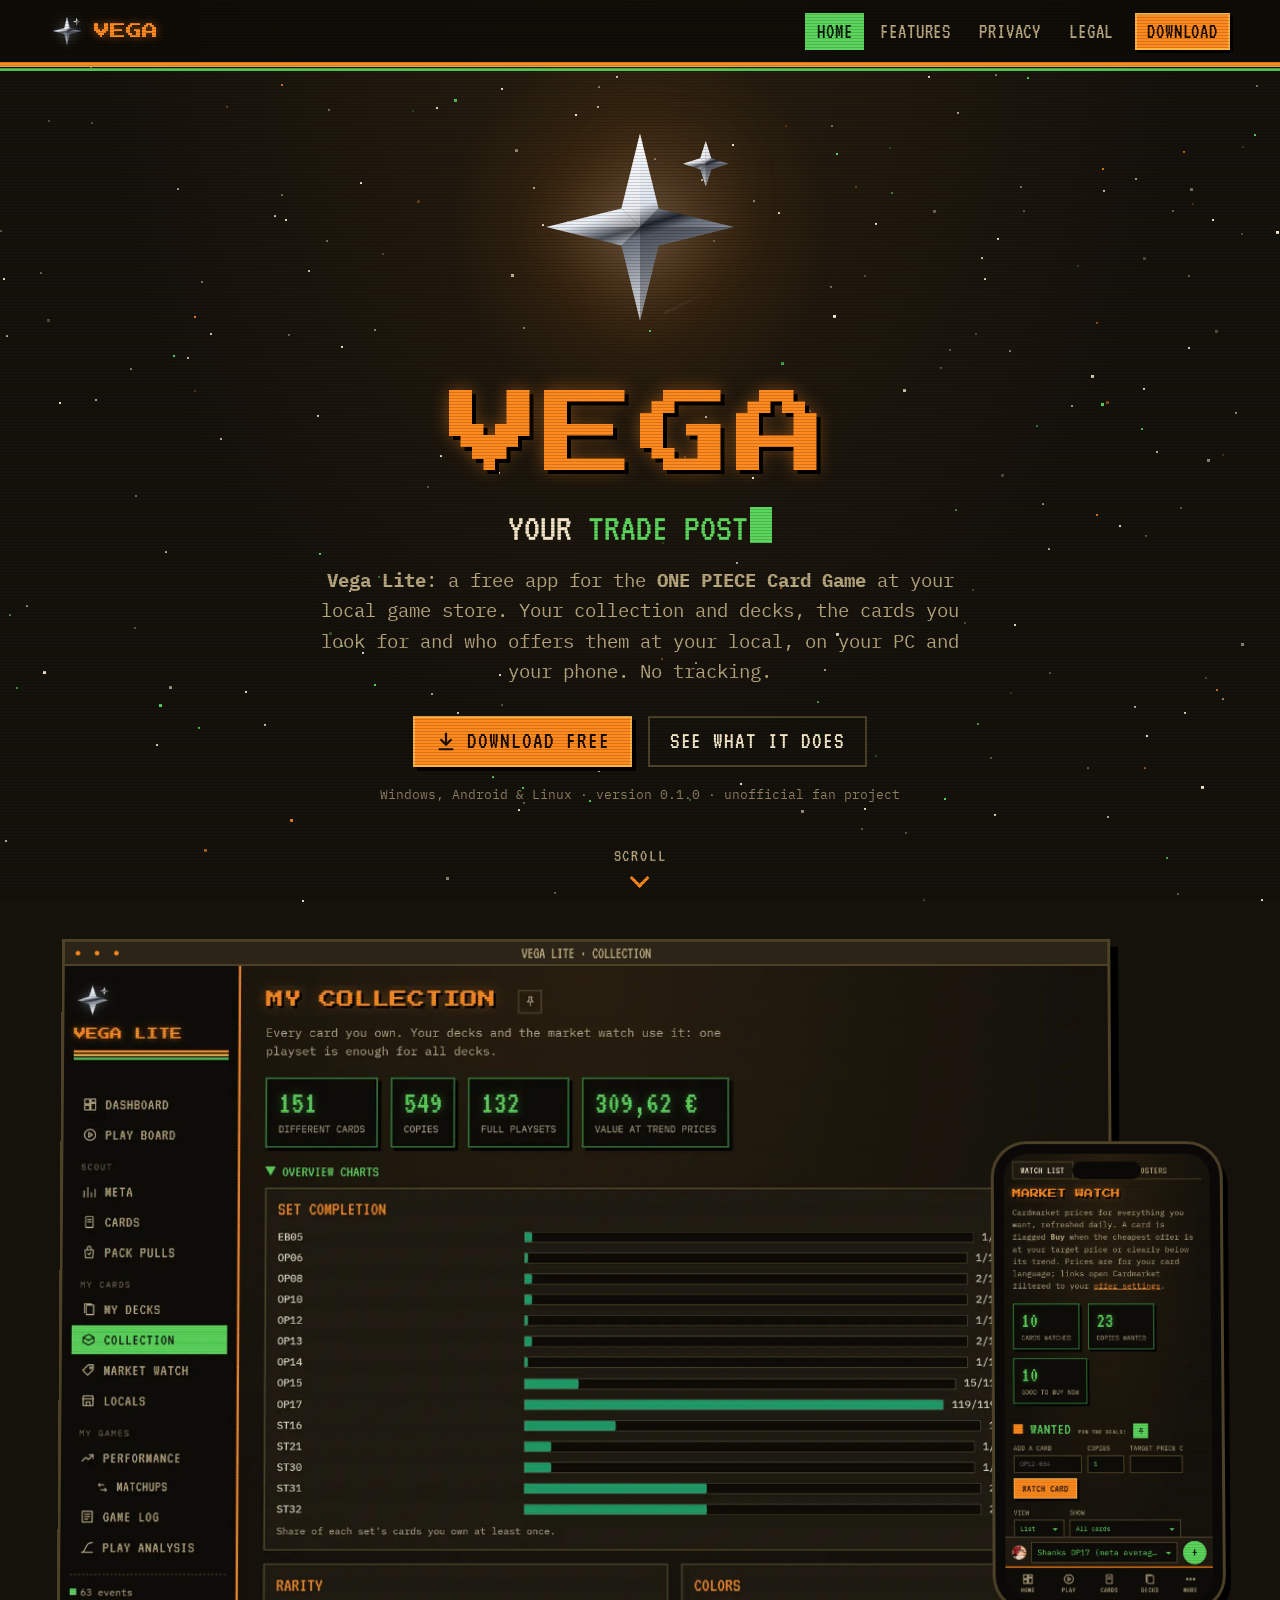
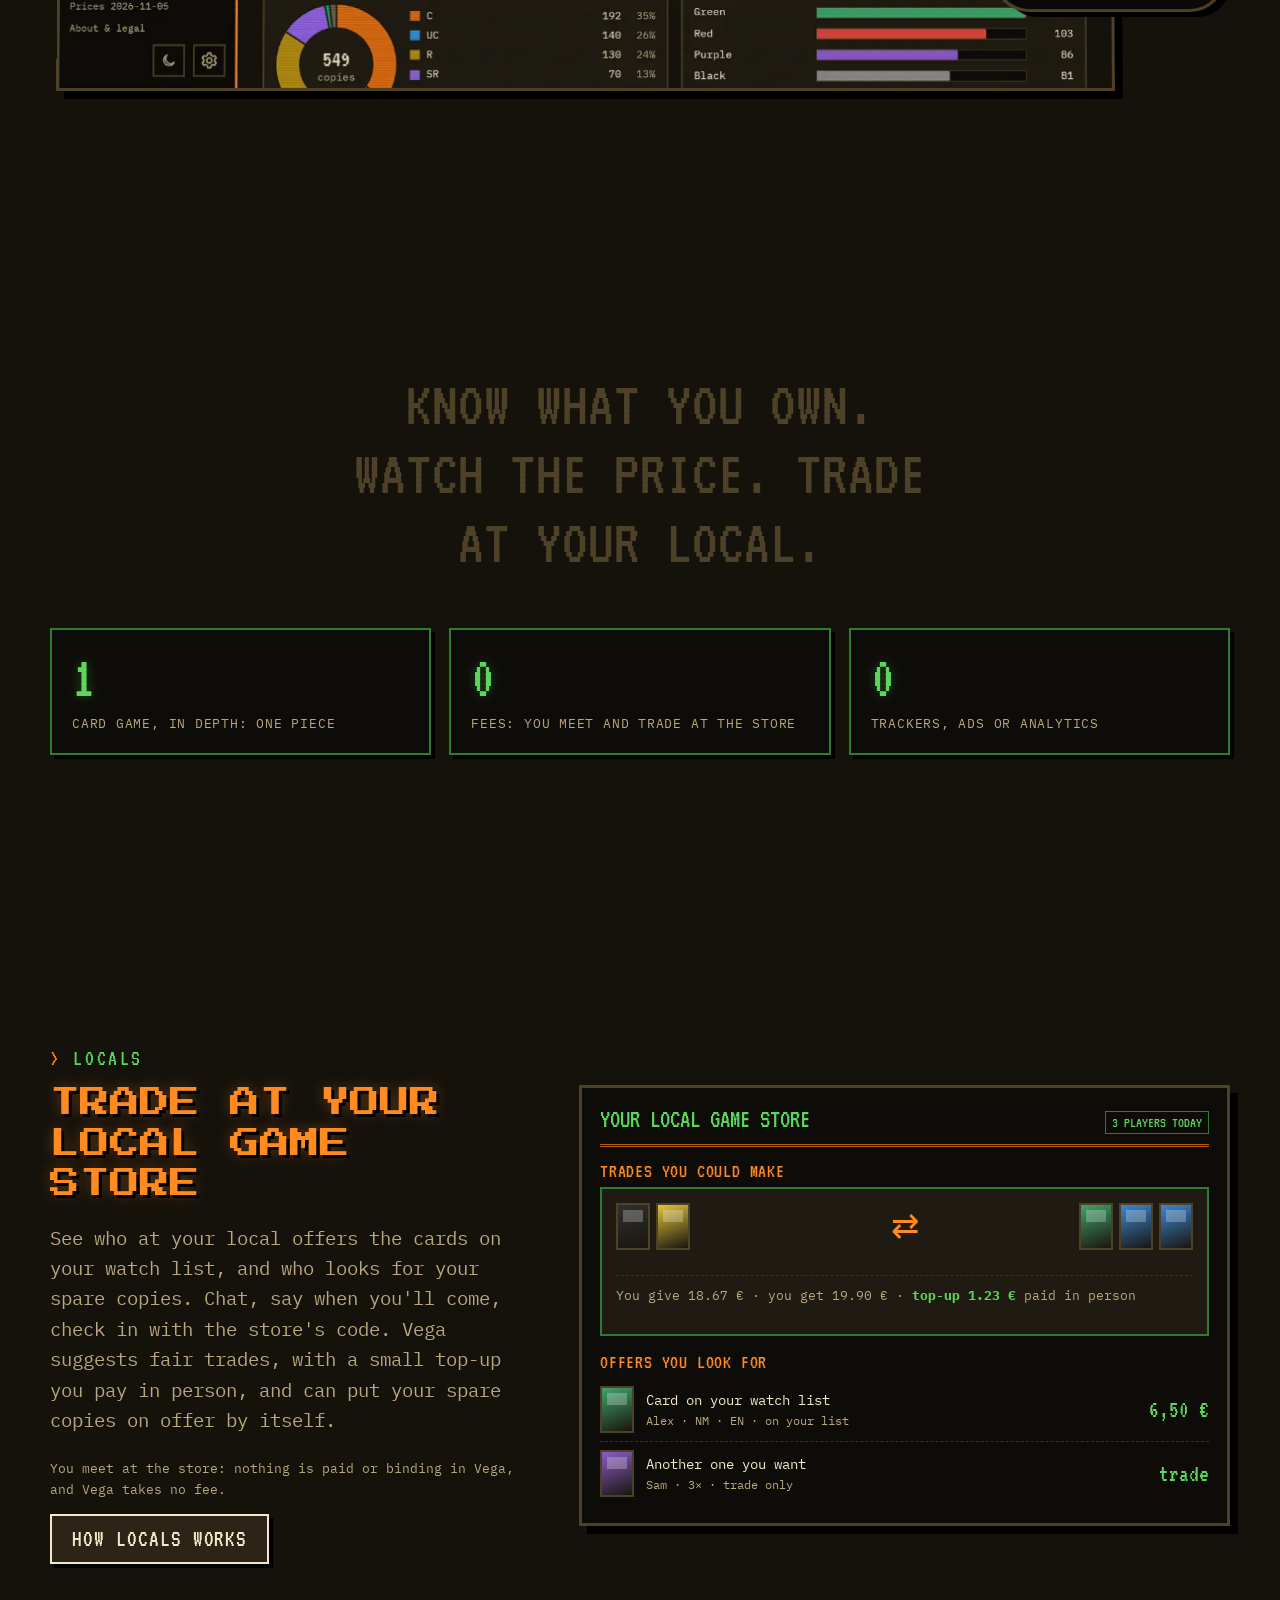
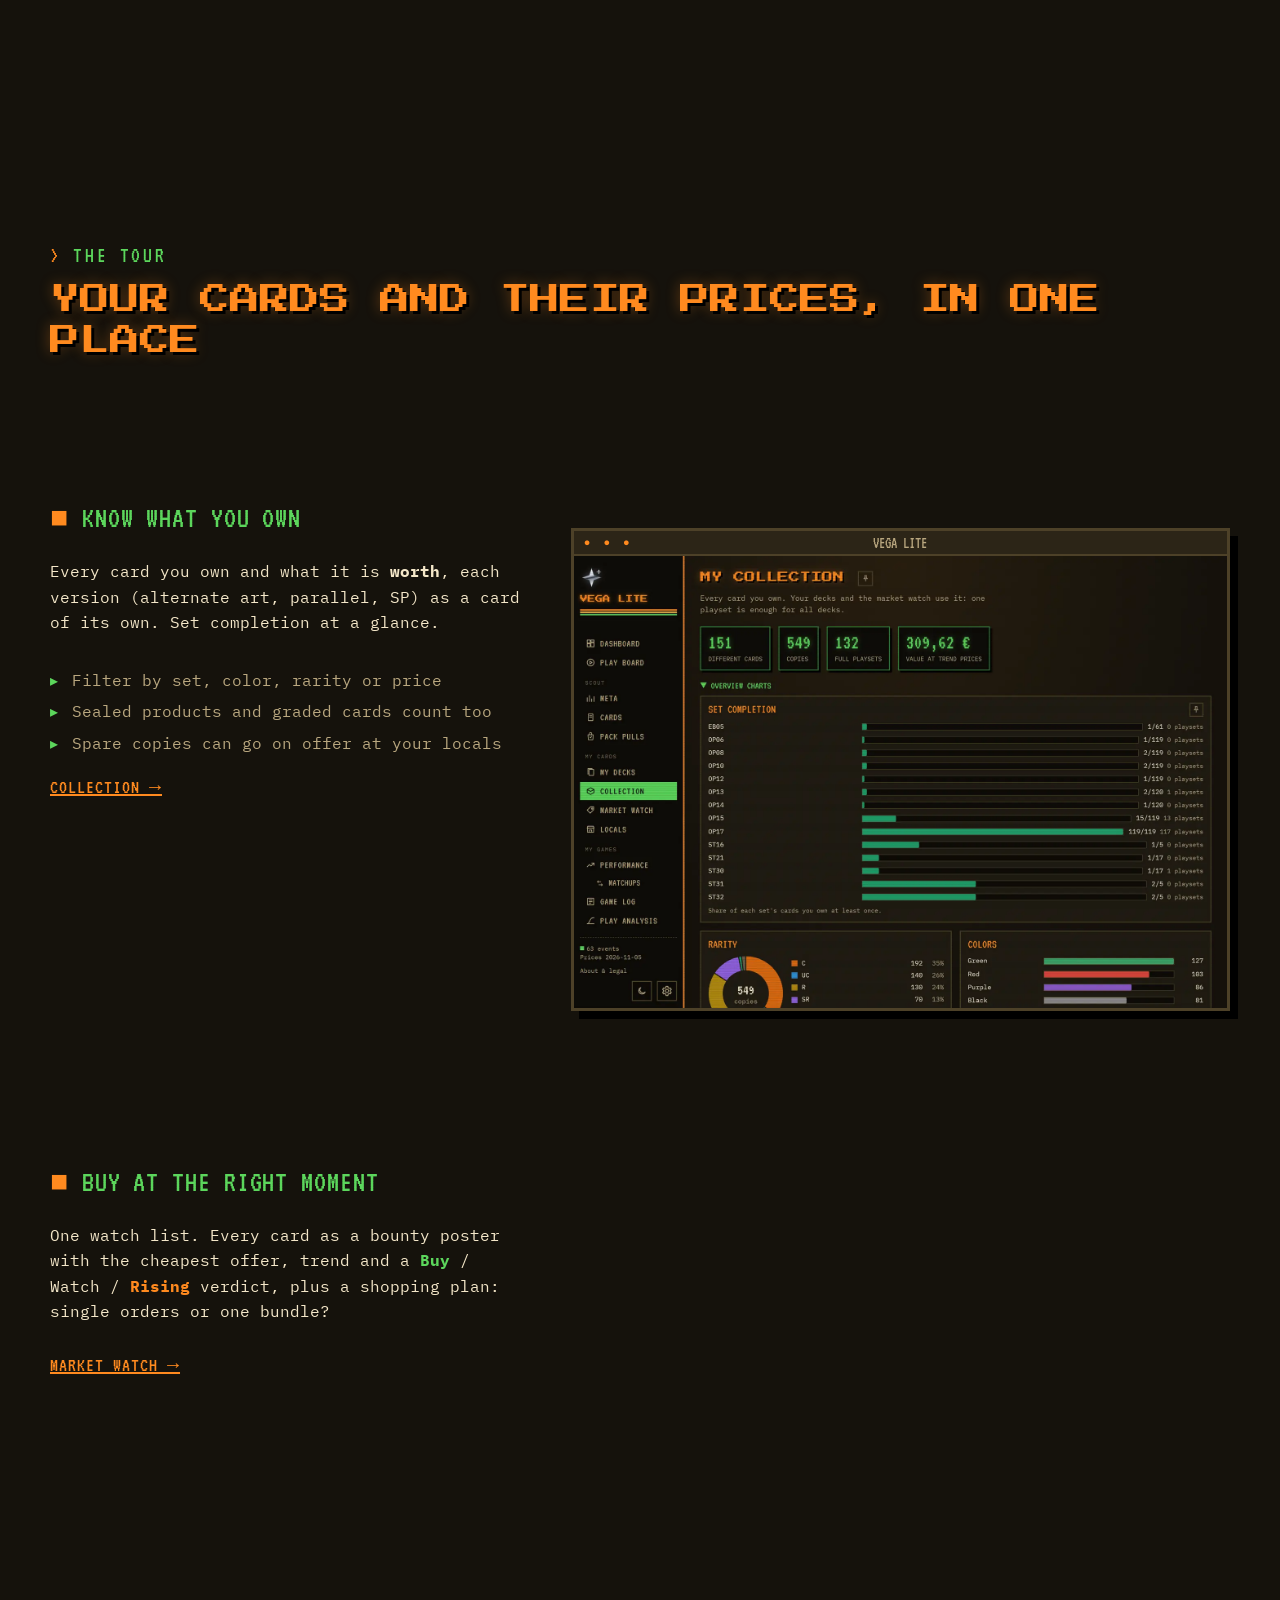
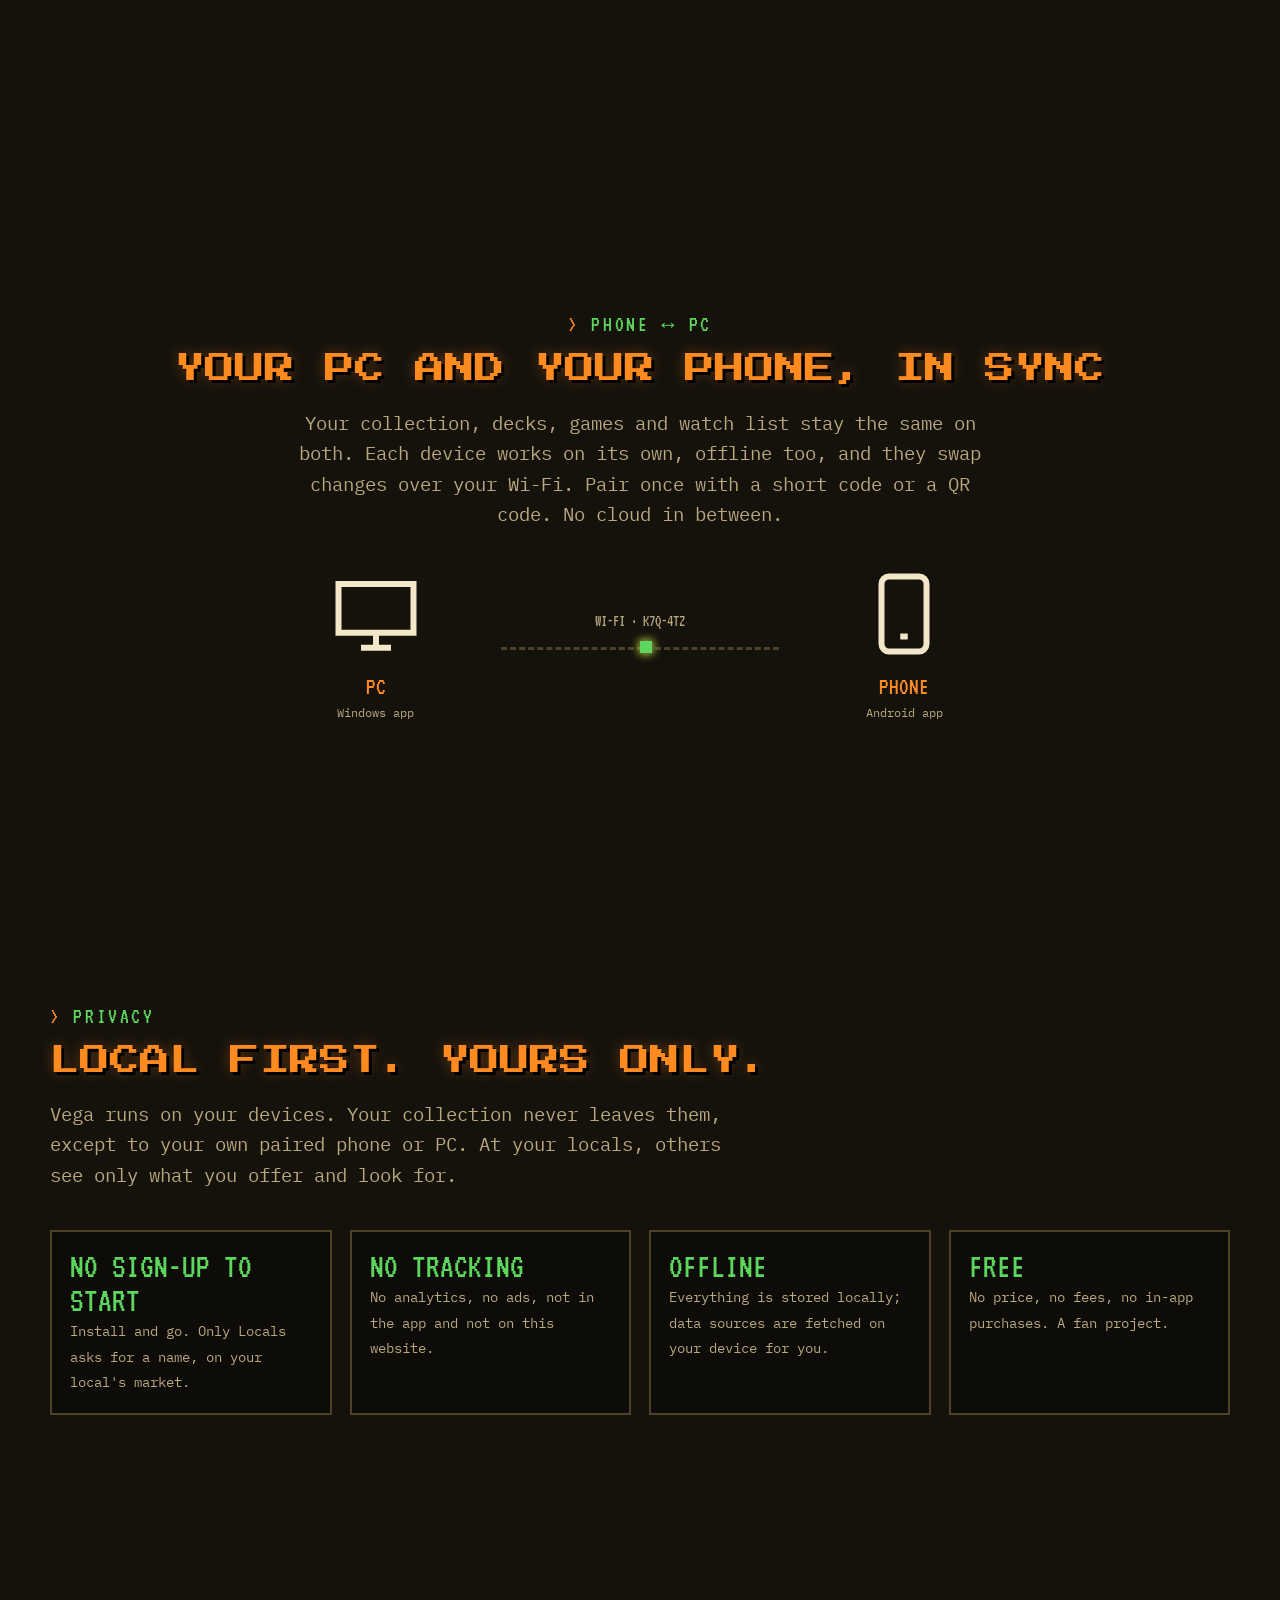
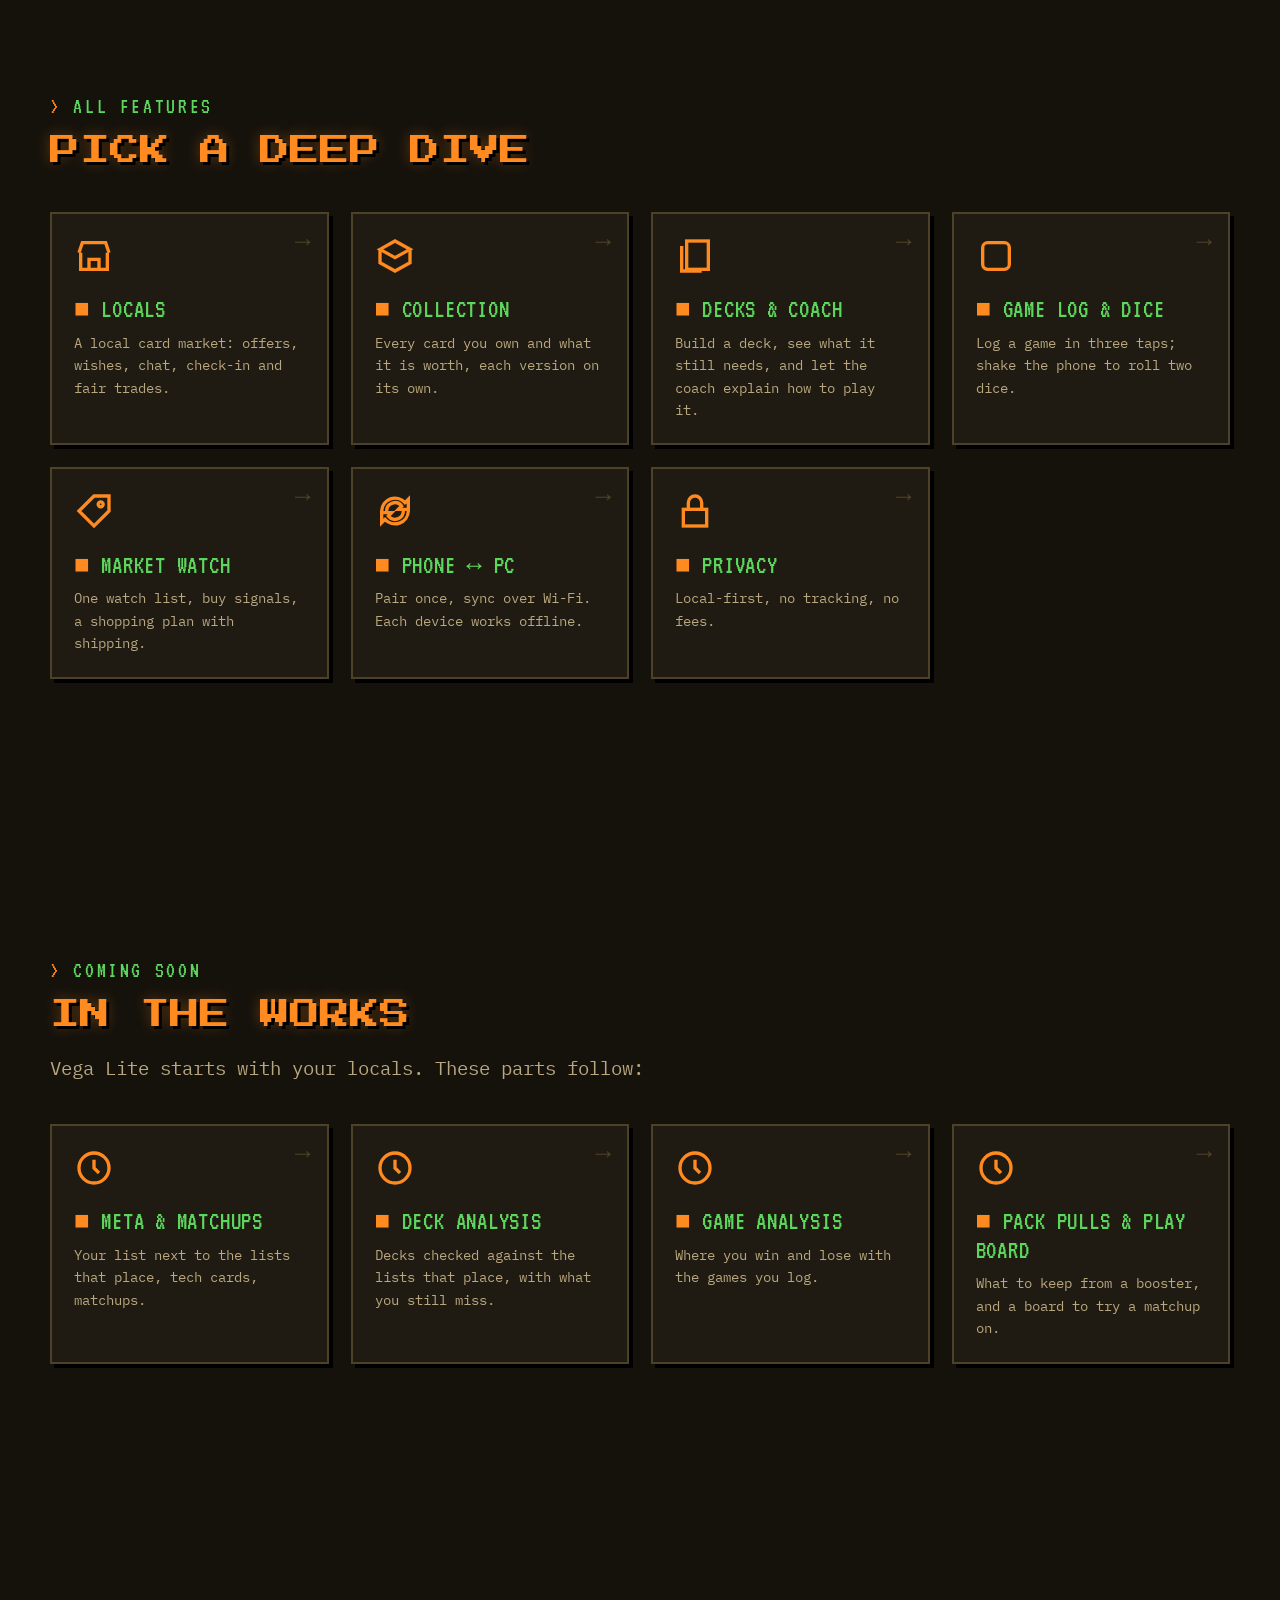
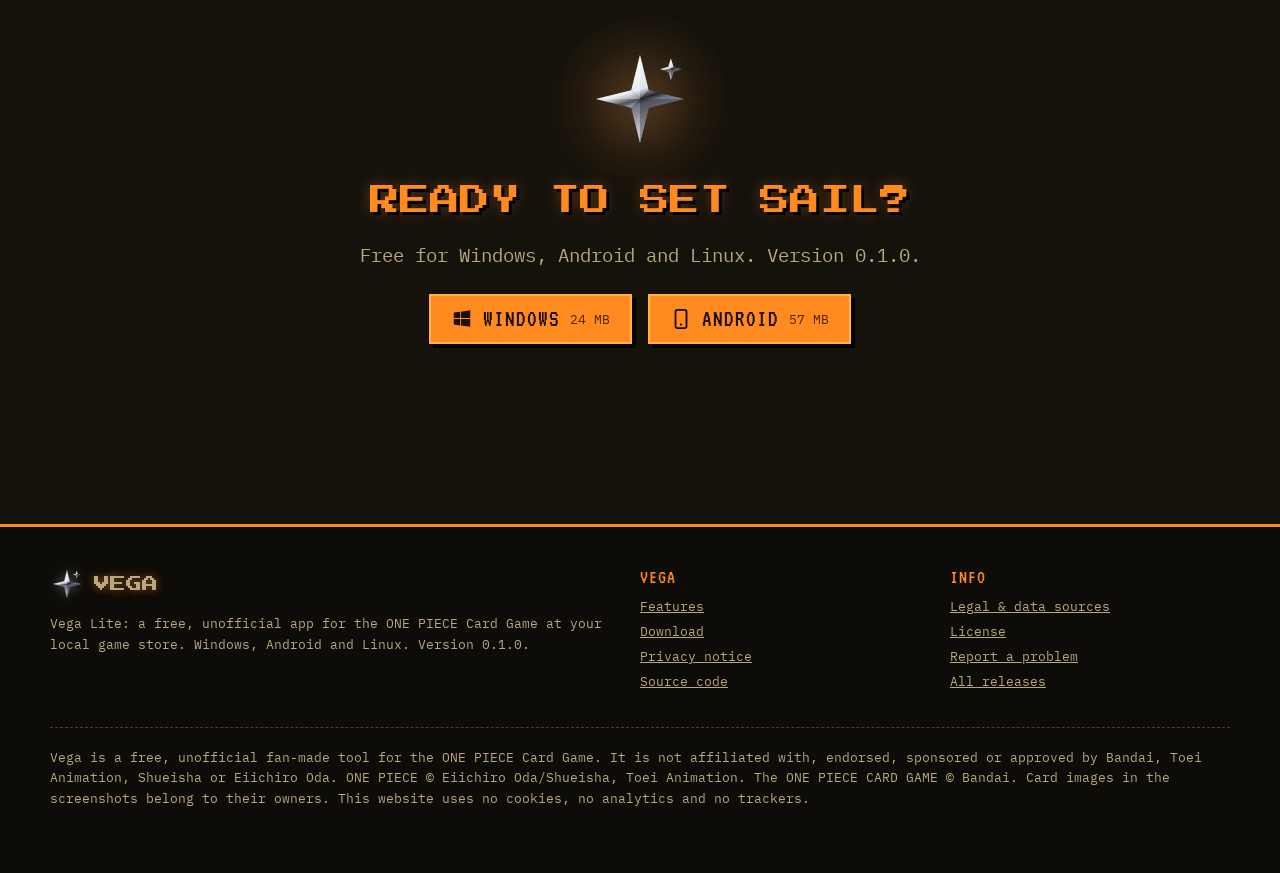
==== commit 1d8abdbe: "Vega Lite: game log and dice, QR scan, text size and hand settings; the market server's address as t" ====
--- a/docs/index.html
+++ b/docs/index.html
@@ -137,7 +137,7 @@
   <div class="wrap">
     <p class="kicker rv">Phone ↔ PC</p>
     <h2 id="sync-title" class="rv">Your PC and your phone, in sync</h2>
-    <p class="lede rv">Your collection, decks and watch list stay the same on both. Each device works on its own, offline too, and
+    <p class="lede rv">Your collection, decks, games and watch list stay the same on both. Each device works on its own, offline too, and
       they swap changes over your Wi-Fi. Pair once with a short code or a QR code. No cloud in between.</p>
     <div class="sync rv">
       <div class="node"><svg viewBox="0 0 24 24" fill="none" stroke="currentColor" stroke-width="1.6" aria-hidden="true"><rect x="2" y="4" width="20" height="13"/><path d="M8 21h8M12 17v4"/></svg><b>PC</b><span>Windows app</span></div>
@@ -169,6 +169,7 @@
       <a class="fcard rv" href="features.html#locals"><svg class="ico" viewBox="0 0 24 24" fill="none" stroke="currentColor" stroke-width="2" aria-hidden="true"><path d="M3 10l2-6h14l2 6M4 10v10h16V10M9 20v-6h6v6"/></svg><h3>Locals</h3><p>A local card market: offers, wishes, chat, check-in and fair trades.</p></a>
       <a class="fcard rv d1" href="features.html#collection"><svg class="ico" viewBox="0 0 24 24" fill="none" stroke="currentColor" stroke-width="2" aria-hidden="true"><path d="M3 8l9-5 9 5-9 5-9-5z"/><path d="M3 8v8l9 5 9-5V8"/></svg><h3>Collection</h3><p>Every card you own and what it is worth, each version on its own.</p></a>
       <a class="fcard rv d2" href="features.html#decks"><svg class="ico" viewBox="0 0 24 24" fill="none" stroke="currentColor" stroke-width="2" aria-hidden="true"><rect x="7" y="3" width="13" height="17"/><path d="M4 6v15h12"/></svg><h3>Decks &amp; coach</h3><p>Build a deck, see what it still needs, and let the coach explain how to play it.</p></a>
+      <a class="fcard rv" href="features.html#log"><svg class="ico" viewBox="0 0 24 24" fill="none" stroke="currentColor" stroke-width="2" aria-hidden="true"><rect x="4" y="4" width="16" height="16" rx="3"/><path d="M8.5 8.5h.01M15.5 8.5h.01M12 12h.01M8.5 15.5h.01M15.5 15.5h.01"/></svg><h3>Game log &amp; dice</h3><p>Log a game in three taps; shake the phone to roll two dice.</p></a>
       <a class="fcard rv d2" href="features.html#market"><svg class="ico" viewBox="0 0 24 24" fill="none" stroke="currentColor" stroke-width="2" aria-hidden="true"><path d="M3 12l9-9h9v9l-9 9z"/><circle cx="16" cy="8" r="1.5"/></svg><h3>Market watch</h3><p>One watch list, buy signals, a shopping plan with shipping.</p></a>
       <a class="fcard rv" href="features.html#sync"><svg class="ico" viewBox="0 0 24 24" fill="none" stroke="currentColor" stroke-width="2" aria-hidden="true"><path d="M4 12a8 8 0 0114-5l2-2v6h-6l2-2a5 5 0 00-9 3M20 12a8 8 0 01-14 5l-2 2v-6h6l-2 2a5 5 0 009-3"/></svg><h3>Phone ↔ PC</h3><p>Pair once, sync over Wi-Fi. Each device works offline.</p></a>
       <a class="fcard rv d1" href="features.html#privacy"><svg class="ico" viewBox="0 0 24 24" fill="none" stroke="currentColor" stroke-width="2" aria-hidden="true"><rect x="5" y="11" width="14" height="10"/><path d="M8 11V7a4 4 0 018 0v4"/></svg><h3>Privacy</h3><p>Local-first, no tracking, no fees.</p></a>
@@ -184,7 +185,7 @@
     <div class="cards">
       <a class="fcard rv" href="features.html#soon"><svg class="ico" viewBox="0 0 24 24" fill="none" stroke="currentColor" stroke-width="2" aria-hidden="true"><circle cx="12" cy="12" r="9"/><path d="M12 7v5l3 3"/></svg><h3>Meta &amp; matchups</h3><p>Your list next to the lists that place, tech cards, matchups.</p></a>
       <a class="fcard rv d1" href="features.html#soon"><svg class="ico" viewBox="0 0 24 24" fill="none" stroke="currentColor" stroke-width="2" aria-hidden="true"><circle cx="12" cy="12" r="9"/><path d="M12 7v5l3 3"/></svg><h3>Deck analysis</h3><p>Decks checked against the lists that place, with what you still miss.</p></a>
-      <a class="fcard rv d2" href="features.html#soon"><svg class="ico" viewBox="0 0 24 24" fill="none" stroke="currentColor" stroke-width="2" aria-hidden="true"><circle cx="12" cy="12" r="9"/><path d="M12 7v5l3 3"/></svg><h3>Game log &amp; analysis</h3><p>Log your games in a few taps and see where you win and lose.</p></a>
+      <a class="fcard rv d2" href="features.html#soon"><svg class="ico" viewBox="0 0 24 24" fill="none" stroke="currentColor" stroke-width="2" aria-hidden="true"><circle cx="12" cy="12" r="9"/><path d="M12 7v5l3 3"/></svg><h3>Game analysis</h3><p>Where you win and lose with the games you log.</p></a>
       <a class="fcard rv" href="features.html#soon"><svg class="ico" viewBox="0 0 24 24" fill="none" stroke="currentColor" stroke-width="2" aria-hidden="true"><circle cx="12" cy="12" r="9"/><path d="M12 7v5l3 3"/></svg><h3>Pack pulls &amp; play board</h3><p>What to keep from a booster, and a board to try a matchup on.</p></a>
     </div>
   </div>
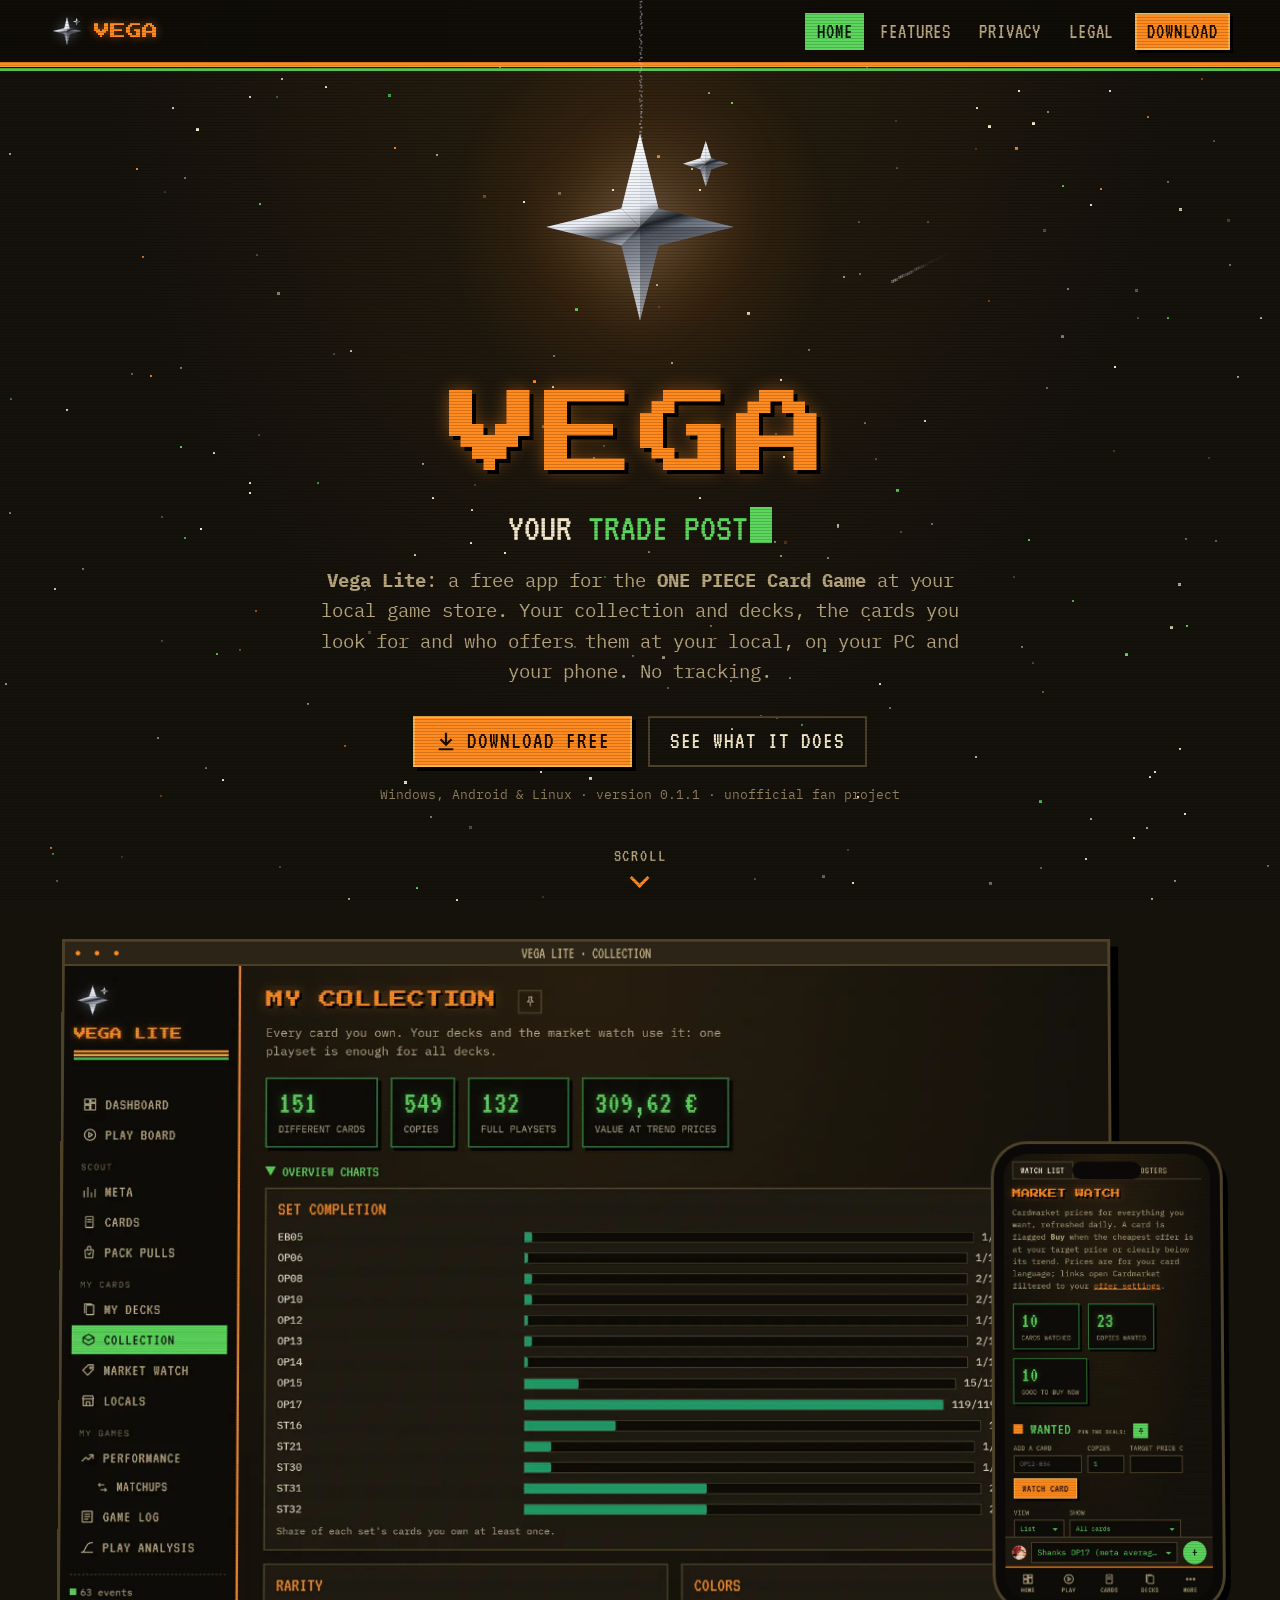
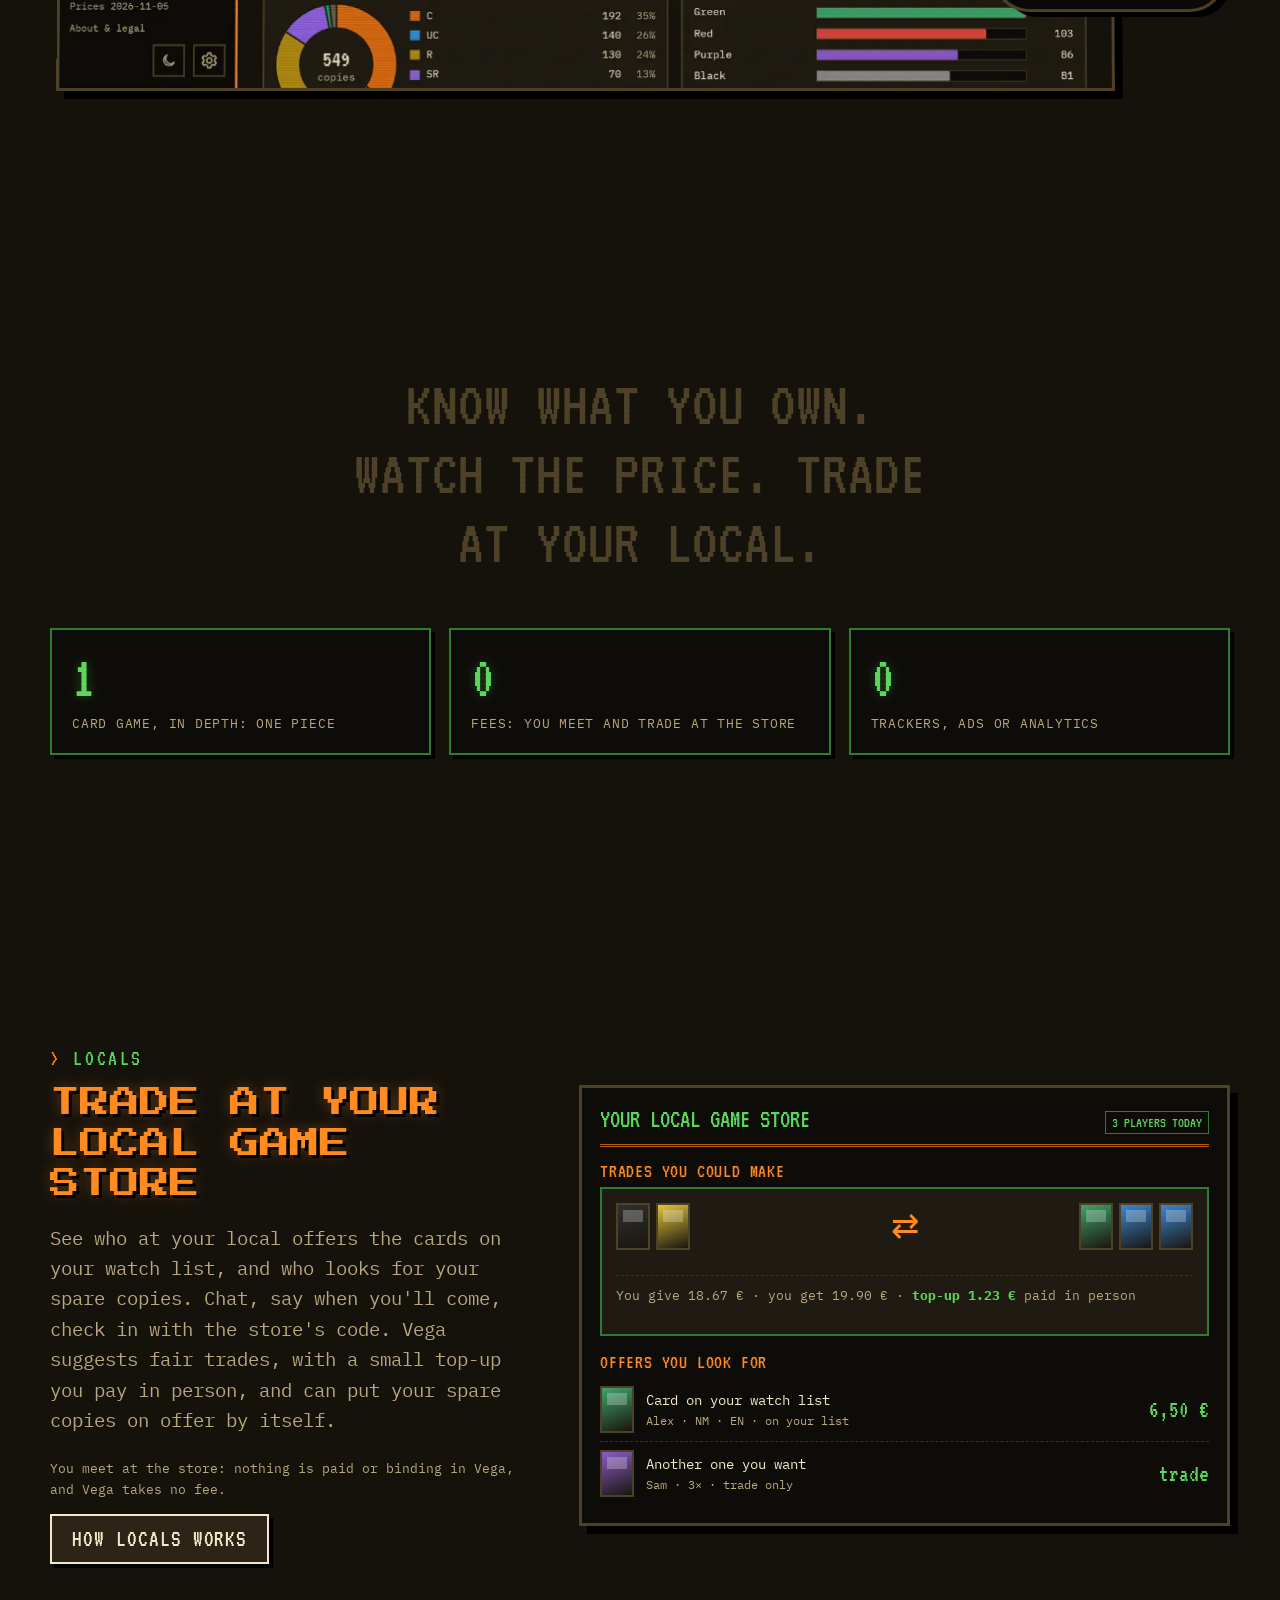
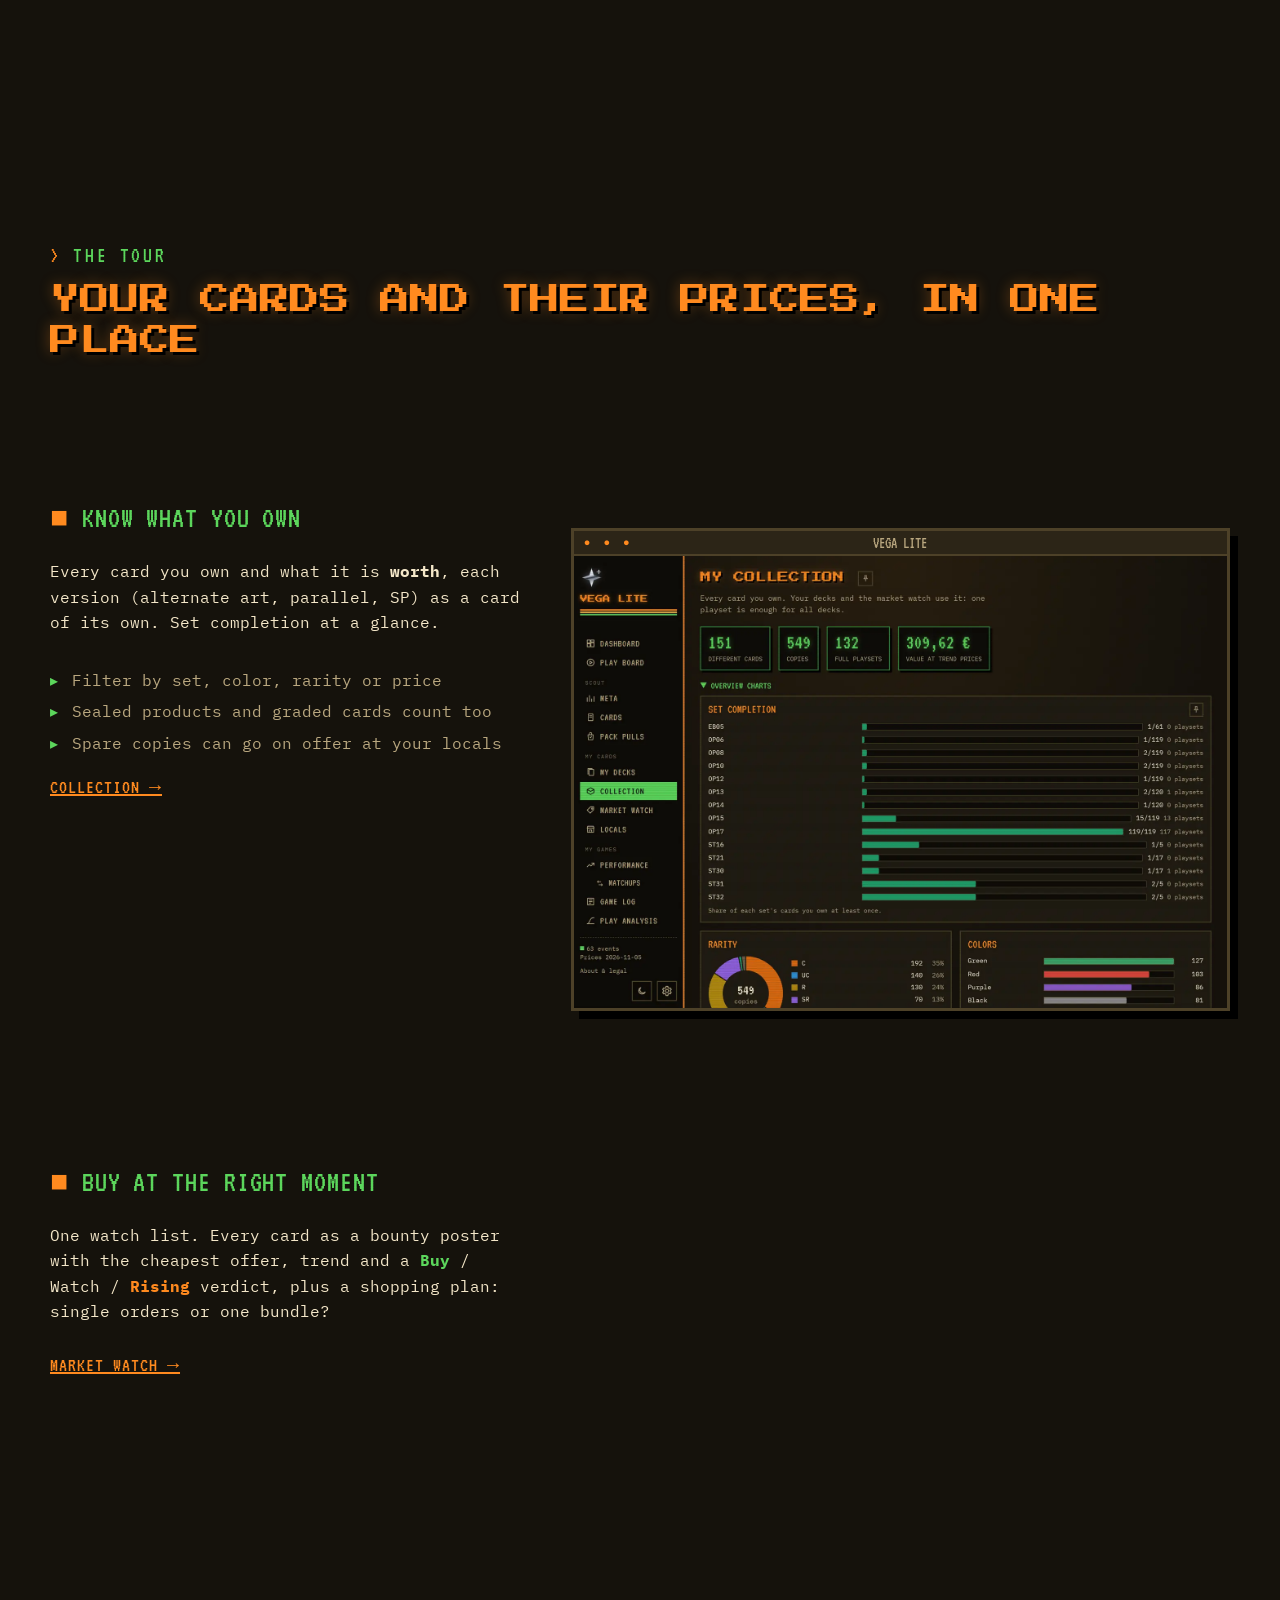
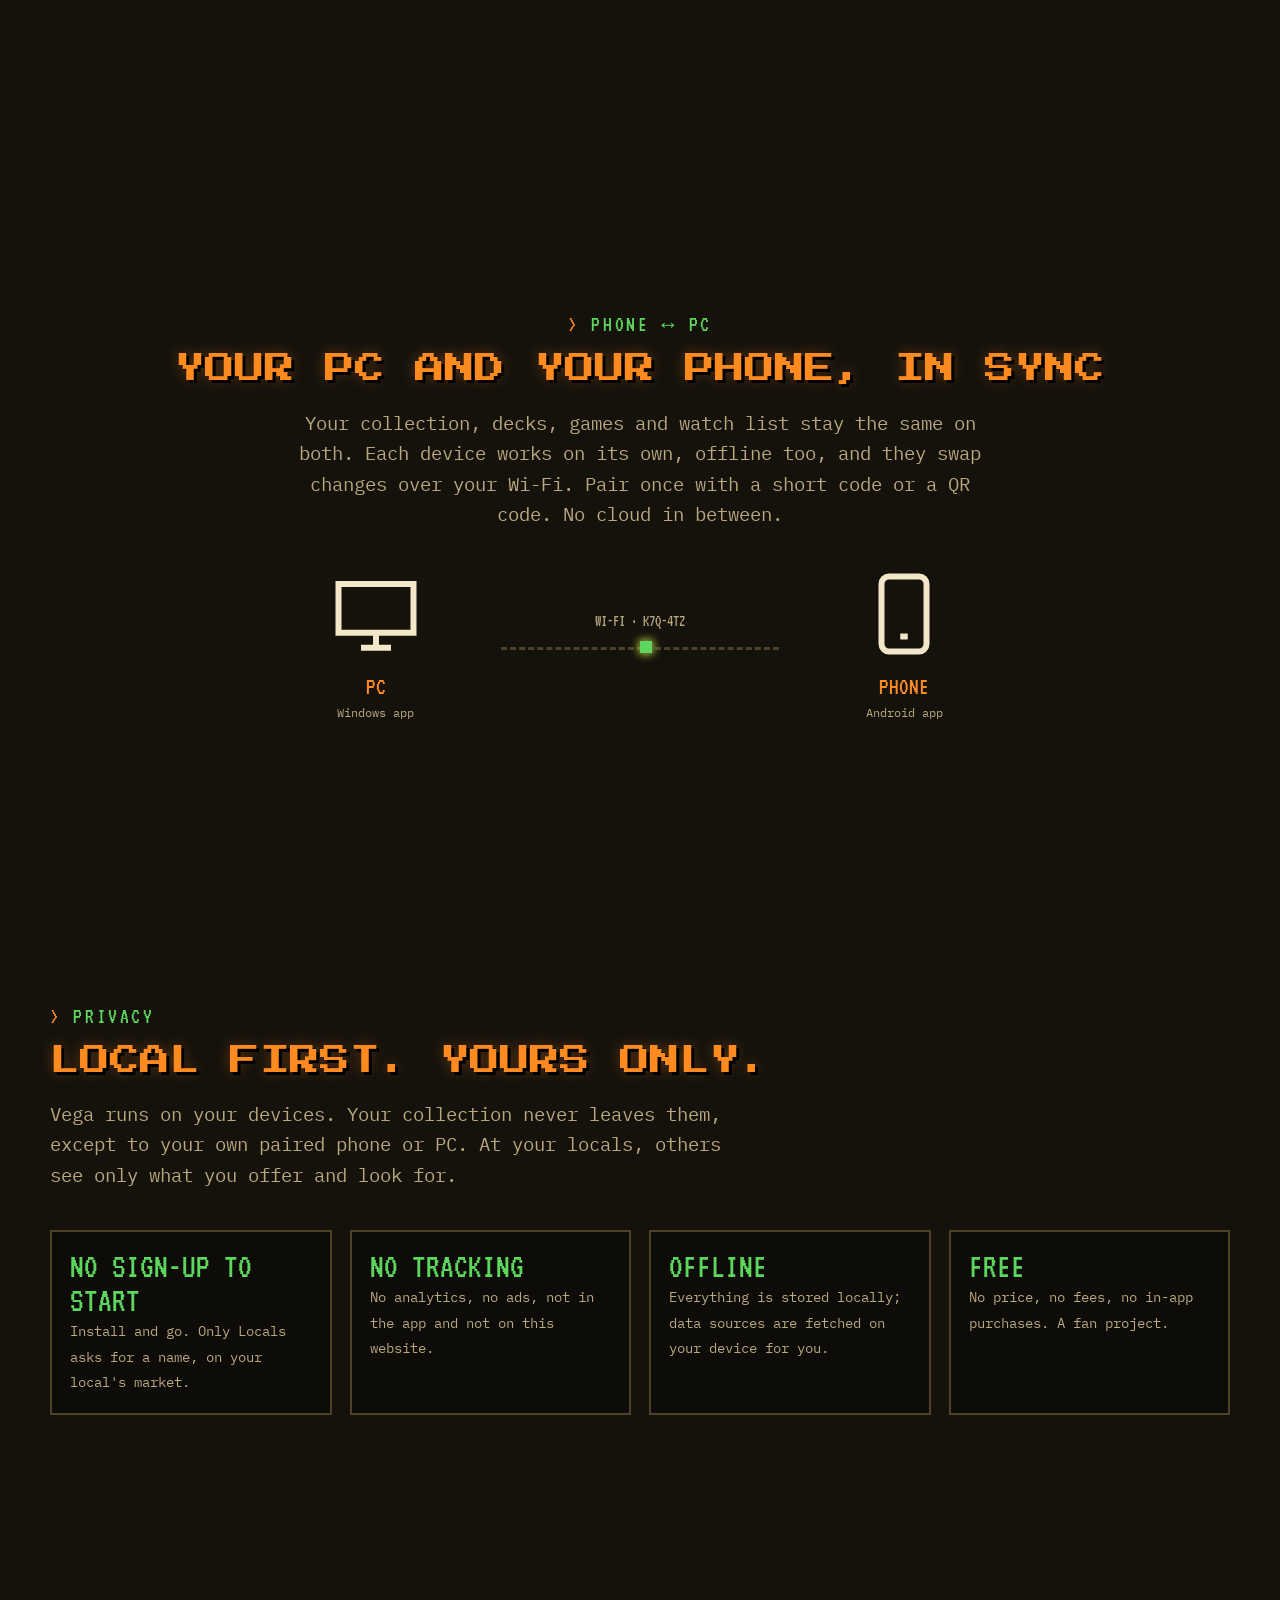
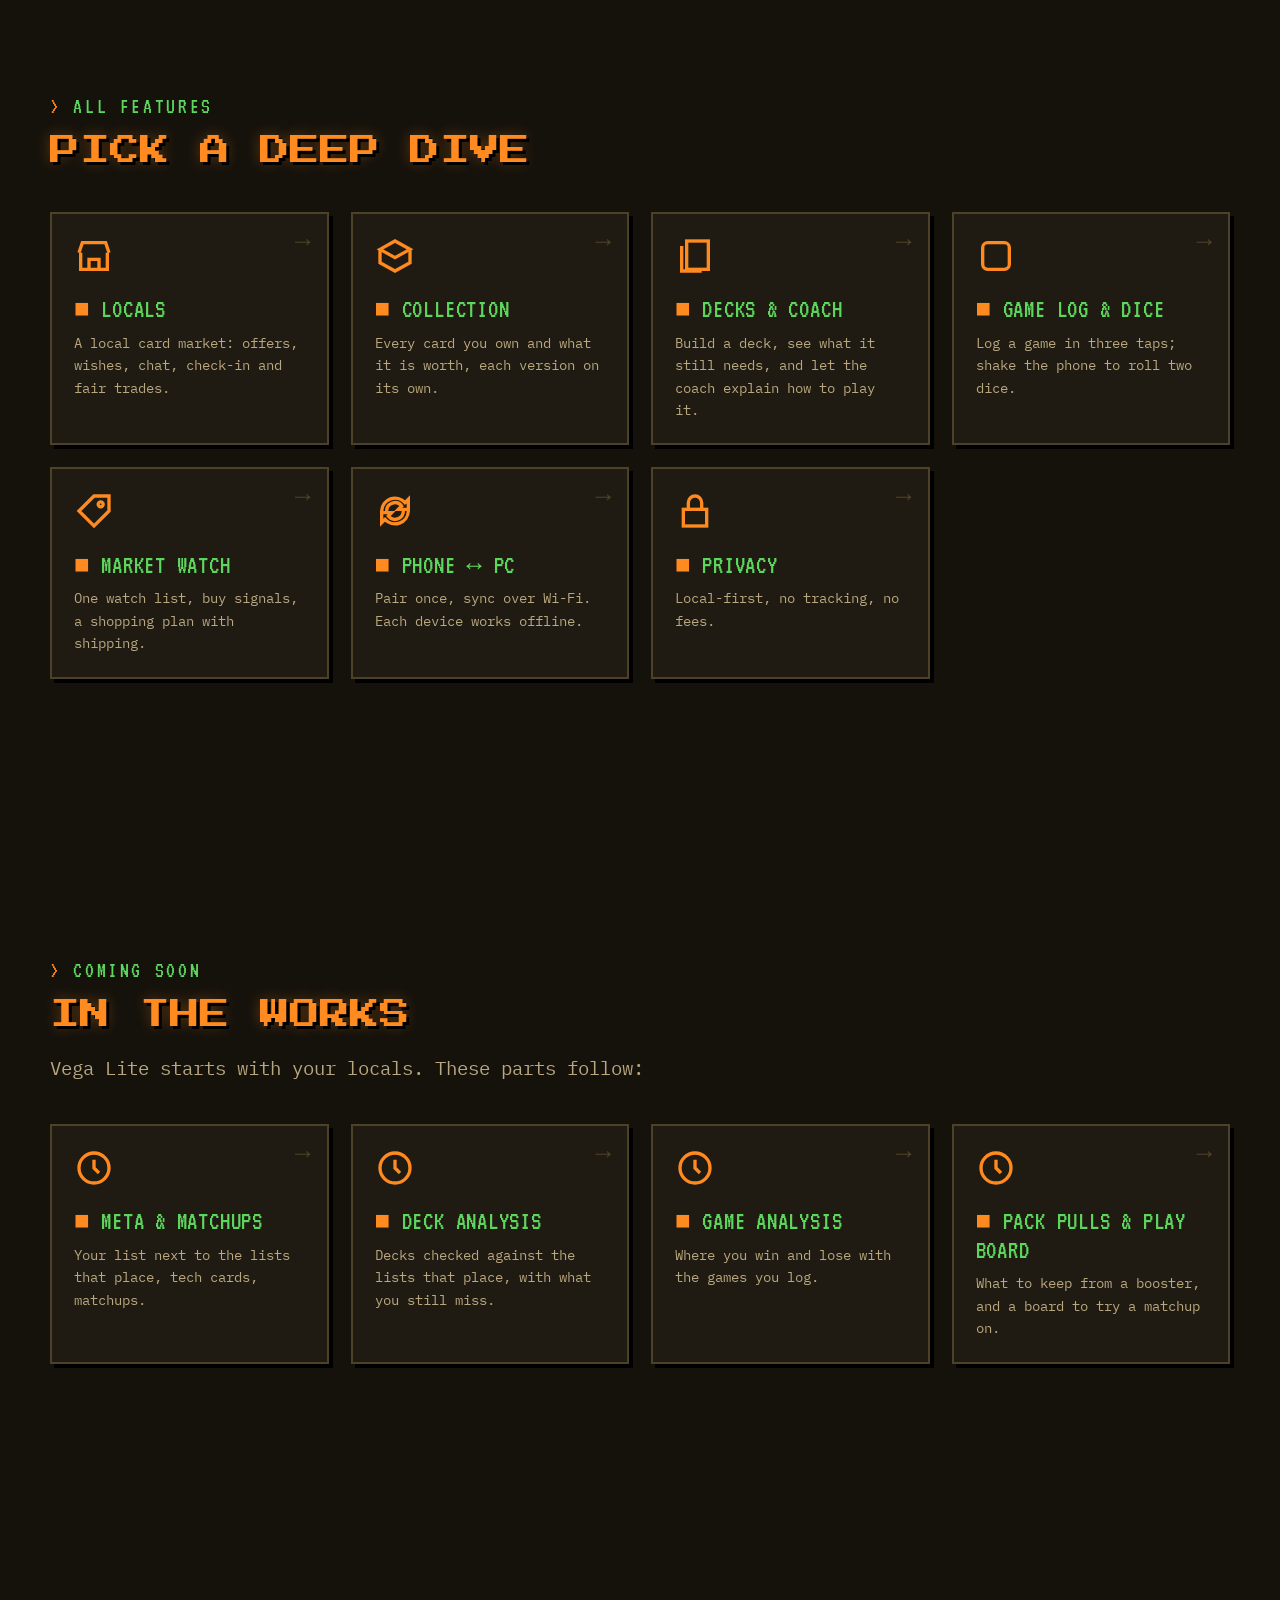
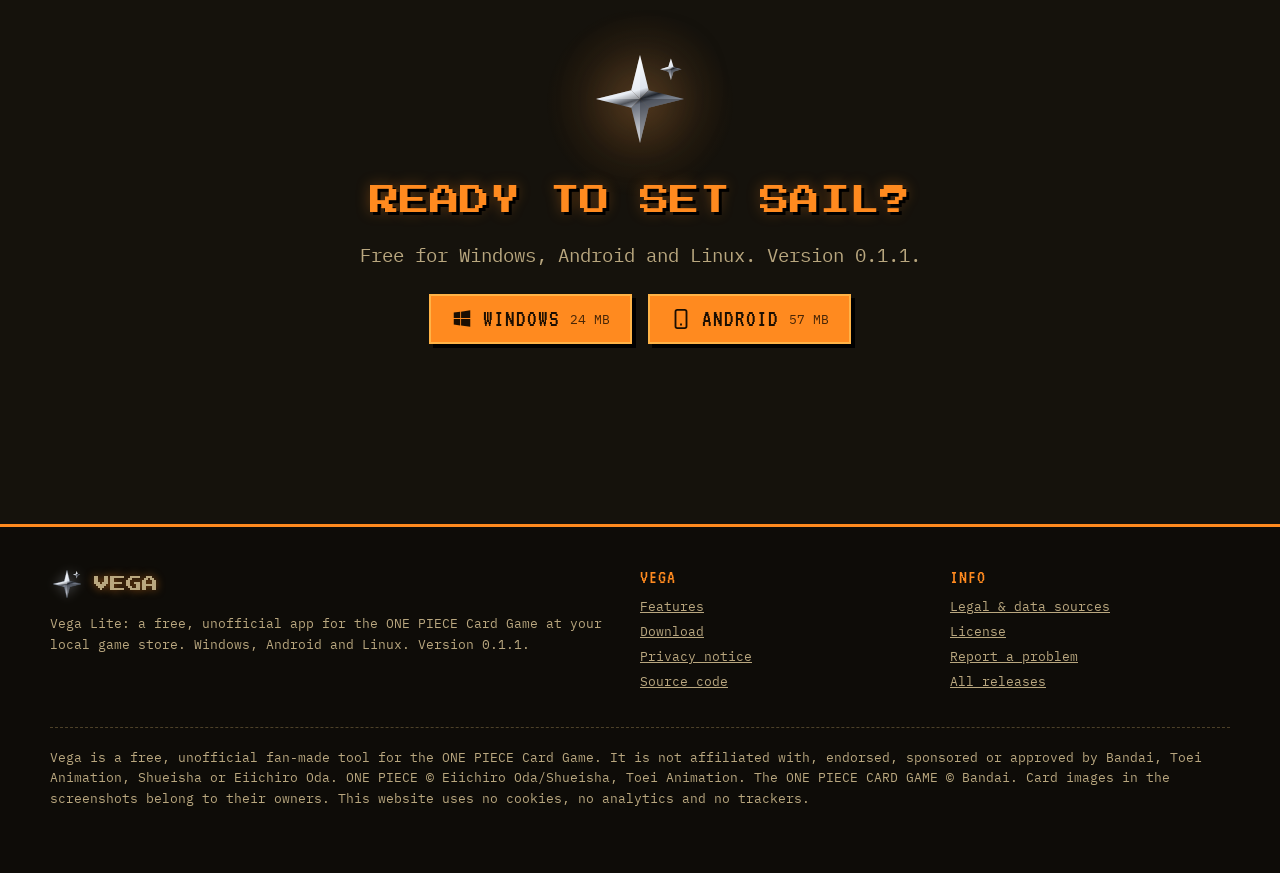
==== commit 3d5deea2: "Version 0.1.1 Co-Authored-By: Claude <noreply@anthropic.com> Claude-Session: https://claude.ai/code/" ====
--- a/docs/index.html
+++ b/docs/index.html
@@ -39,7 +39,7 @@
       <a class="btn primary" href="download.html" data-dl-auto><svg viewBox="0 0 24 24" fill="none" stroke="currentColor" stroke-width="2.4" aria-hidden="true"><path d="M12 3v12M6 10l6 6 6-6M4 21h16"/></svg><span data-dl-auto-label>Download free</span></a>
       <a class="btn ghost" href="#tour">See what it does</a>
     </div>
-    <p class="fine">Windows, Android &amp; Linux · version <span data-version>0.1.0</span> · unofficial fan project</p>
+    <p class="fine">Windows, Android &amp; Linux · version <span data-version>0.1.1</span> · unofficial fan project</p>
   </div>
   <div class="scrollhint" aria-hidden="true">Scroll<i></i></div>
 </section>
@@ -195,7 +195,7 @@
   <div class="wrap">
     <div class="hero-star rv pop" style="width:110px;margin-bottom:20px;transform:none;opacity:1"><svg viewBox="-1.25 -1.25 2.5 2.5" aria-hidden="true" focusable="false"><defs><linearGradient id="heroChromeA" gradientUnits="userSpaceOnUse" x1="-0.3000" y1="-1.0000" x2="0.3000" y2="1.0000"><stop offset="0" stop-color="#fff"/><stop offset="0.4" stop-color="#d6deea"/><stop offset="0.5" stop-color="#242830"/><stop offset="0.55" stop-color="#808896"/><stop offset="0.8" stop-color="#e2e6ee"/><stop offset="1" stop-color="#fff"/></linearGradient><linearGradient id="heroChromeB" gradientUnits="userSpaceOnUse" x1="0.6297" y1="-0.9189" x2="0.7757" y2="-0.4324"><stop offset="0" stop-color="#fff"/><stop offset="0.4" stop-color="#d6deea"/><stop offset="0.5" stop-color="#242830"/><stop offset="0.55" stop-color="#808896"/><stop offset="0.8" stop-color="#e2e6ee"/><stop offset="1" stop-color="#fff"/></linearGradient></defs><path d="M0.0000 0.0000 L0.0000 -1.0000 L-0.1980 -0.1980Z" fill="url(#heroChromeA)"/><path d="M0.0000 0.0000 L0.0000 -1.0000 L-0.1980 -0.1980Z" fill="#fff" fill-opacity="0.462"/><path d="M0.0000 0.0000 L0.0000 -1.0000 L0.1980 -0.1980Z" fill="url(#heroChromeA)"/><path d="M0.0000 0.0000 L0.0000 -1.0000 L0.1980 -0.1980Z" fill="#fff" fill-opacity="0.191"/><path d="M0.0000 0.0000 L1.0000 0.0000 L0.1980 -0.1980Z" fill="url(#heroChromeA)"/><path d="M0.0000 0.0000 L1.0000 0.0000 L0.1980 -0.1980Z" fill="#14161c" fill-opacity="0.191"/><path d="M0.0000 0.0000 L1.0000 0.0000 L0.1980 0.1980Z" fill="url(#heroChromeA)"/><path d="M0.0000 0.0000 L1.0000 0.0000 L0.1980 0.1980Z" fill="#14161c" fill-opacity="0.462"/><path d="M0.0000 0.0000 L0.0000 1.0000 L0.1980 0.1980Z" fill="url(#heroChromeA)"/><path d="M0.0000 0.0000 L0.0000 1.0000 L0.1980 0.1980Z" fill="#14161c" fill-opacity="0.462"/><path d="M0.0000 0.0000 L0.0000 1.0000 L-0.1980 0.1980Z" fill="url(#heroChromeA)"/><path d="M0.0000 0.0000 L0.0000 1.0000 L-0.1980 0.1980Z" fill="#14161c" fill-opacity="0.191"/><path d="M0.0000 0.0000 L-1.0000 0.0000 L-0.1980 0.1980Z" fill="url(#heroChromeA)"/><path d="M0.0000 0.0000 L-1.0000 0.0000 L-0.1980 0.1980Z" fill="#fff" fill-opacity="0.191"/><path d="M0.0000 0.0000 L-1.0000 0.0000 L-0.1980 -0.1980Z" fill="url(#heroChromeA)"/><path d="M0.0000 0.0000 L-1.0000 0.0000 L-0.1980 -0.1980Z" fill="#fff" fill-opacity="0.462"/><path d="M0.7027 -0.6757 L0.7027 -0.9189 L0.6442 -0.7342Z" fill="url(#heroChromeB)"/><path d="M0.7027 -0.6757 L0.7027 -0.9189 L0.6442 -0.7342Z" fill="#fff" fill-opacity="0.462"/><path d="M0.7027 -0.6757 L0.7027 -0.9189 L0.7612 -0.7342Z" fill="url(#heroChromeB)"/><path d="M0.7027 -0.6757 L0.7027 -0.9189 L0.7612 -0.7342Z" fill="#fff" fill-opacity="0.191"/><path d="M0.7027 -0.6757 L0.9459 -0.6757 L0.7612 -0.7342Z" fill="url(#heroChromeB)"/><path d="M0.7027 -0.6757 L0.9459 -0.6757 L0.7612 -0.7342Z" fill="#14161c" fill-opacity="0.191"/><path d="M0.7027 -0.6757 L0.9459 -0.6757 L0.7612 -0.6172Z" fill="url(#heroChromeB)"/><path d="M0.7027 -0.6757 L0.9459 -0.6757 L0.7612 -0.6172Z" fill="#14161c" fill-opacity="0.462"/><path d="M0.7027 -0.6757 L0.7027 -0.4324 L0.7612 -0.6172Z" fill="url(#heroChromeB)"/><path d="M0.7027 -0.6757 L0.7027 -0.4324 L0.7612 -0.6172Z" fill="#14161c" fill-opacity="0.462"/><path d="M0.7027 -0.6757 L0.7027 -0.4324 L0.6442 -0.6172Z" fill="url(#heroChromeB)"/><path d="M0.7027 -0.6757 L0.7027 -0.4324 L0.6442 -0.6172Z" fill="#14161c" fill-opacity="0.191"/><path d="M0.7027 -0.6757 L0.4595 -0.6757 L0.6442 -0.6172Z" fill="url(#heroChromeB)"/><path d="M0.7027 -0.6757 L0.4595 -0.6757 L0.6442 -0.6172Z" fill="#fff" fill-opacity="0.191"/><path d="M0.7027 -0.6757 L0.4595 -0.6757 L0.6442 -0.7342Z" fill="url(#heroChromeB)"/><path d="M0.7027 -0.6757 L0.4595 -0.6757 L0.6442 -0.7342Z" fill="#fff" fill-opacity="0.462"/></svg></div>
     <h2 id="dl-title" class="rv">Ready to set sail?</h2>
-    <p class="lede rv">Free for Windows, Android and Linux. Version <span data-version>0.1.0</span>.</p>
+    <p class="lede rv">Free for Windows, Android and Linux. Version <span data-version>0.1.1</span>.</p>
     <div class="btns rv" style="justify-content:center">
       <a class="btn primary" href="download.html#windows"><svg viewBox="0 0 24 24" fill="currentColor" aria-hidden="true"><path d="M3 5l7-1v7H3zM11 4l10-1.5V11H11zM3 12h7v7l-7-1zM11 12h10v8.5L11 19z"/></svg>Windows <small data-dl-size="lite-windows">24 MB</small></a>
       <a class="btn primary" href="download.html#android"><svg viewBox="0 0 24 24" fill="none" stroke="currentColor" stroke-width="2" aria-hidden="true"><rect x="6" y="2" width="12" height="20" rx="2"/><path d="M11 18h2"/></svg>Android <small data-dl-size="lite-android">57 MB</small></a>
@@ -210,7 +210,7 @@
       <div>
         <a class="brand" href="index.html" aria-label="Vega home"><svg viewBox="0 0 32 32" aria-hidden="true" focusable="false"><defs><linearGradient id="chrome" gradientUnits="userSpaceOnUse" x1="12.1" y1="3" x2="19.9" y2="29"><stop offset="0" stop-color="#fff"/><stop offset=".4" stop-color="#d6deea"/><stop offset=".5" stop-color="#242830"/><stop offset=".55" stop-color="#808896"/><stop offset=".8" stop-color="#e2e6ee"/><stop offset="1" stop-color="#fff"/></linearGradient><linearGradient id="chromeSpark" gradientUnits="userSpaceOnUse" x1="24.09" y1="3.72" x2="26.19" y2="10.72"><stop offset="0" stop-color="#fff"/><stop offset=".4" stop-color="#d6deea"/><stop offset=".5" stop-color="#242830"/><stop offset=".55" stop-color="#808896"/><stop offset=".8" stop-color="#e2e6ee"/><stop offset="1" stop-color="#fff"/></linearGradient></defs><path d="M16 3 L18.57 13.43 L29 16 L18.57 18.57 L16 29 L13.43 18.57 L3 16 L13.43 13.43Z" fill="url(#chrome)" stroke="#5c687a" stroke-width=".4" stroke-linejoin="round"/><path d="M16 16 L16 3 L13.43 13.43Z M16 16 L3 16 L13.43 13.43Z" fill="#fff" fill-opacity="0.46"/><path d="M16 16 L16 3 L18.57 13.43Z M16 16 L3 16 L13.43 18.57Z" fill="#fff" fill-opacity="0.19"/><path d="M16 16 L29 16 L18.57 18.57Z M16 16 L16 29 L18.57 18.57Z" fill="#14161c" fill-opacity="0.46"/><path d="M16 16 L29 16 L18.57 13.43Z M16 16 L16 29 L13.43 18.57Z" fill="#14161c" fill-opacity="0.19"/><path d="M25.14 3.72 L25.98 6.37 L28.64 7.22 L25.98 8.06 L25.14 10.72 L24.29 8.06 L21.64 7.22 L24.29 6.37Z" fill="url(#chromeSpark)"/><path d="M25.14 7.22 L25.14 3.72 L24.29 6.37Z M25.14 7.22 L21.64 7.22 L24.29 6.37Z" fill="#fff" fill-opacity="0.46"/><path d="M25.14 7.22 L25.14 3.72 L25.98 6.37Z M25.14 7.22 L21.64 7.22 L24.29 8.06Z" fill="#fff" fill-opacity="0.19"/><path d="M25.14 7.22 L28.64 7.22 L25.98 8.06Z M25.14 7.22 L25.14 10.72 L25.98 8.06Z" fill="#14161c" fill-opacity="0.46"/><path d="M25.14 7.22 L28.64 7.22 L25.98 6.37Z M25.14 7.22 L25.14 10.72 L24.29 8.06Z" fill="#14161c" fill-opacity="0.19"/></svg><span>Vega</span></a>
         <p>Vega Lite: a free, unofficial app for the ONE PIECE Card Game at your local game store. Windows, Android and Linux.
-        Version <span data-version>0.1.0</span>.</p>
+        Version <span data-version>0.1.1</span>.</p>
       </div>
       <div>
         <h4>Vega</h4>
